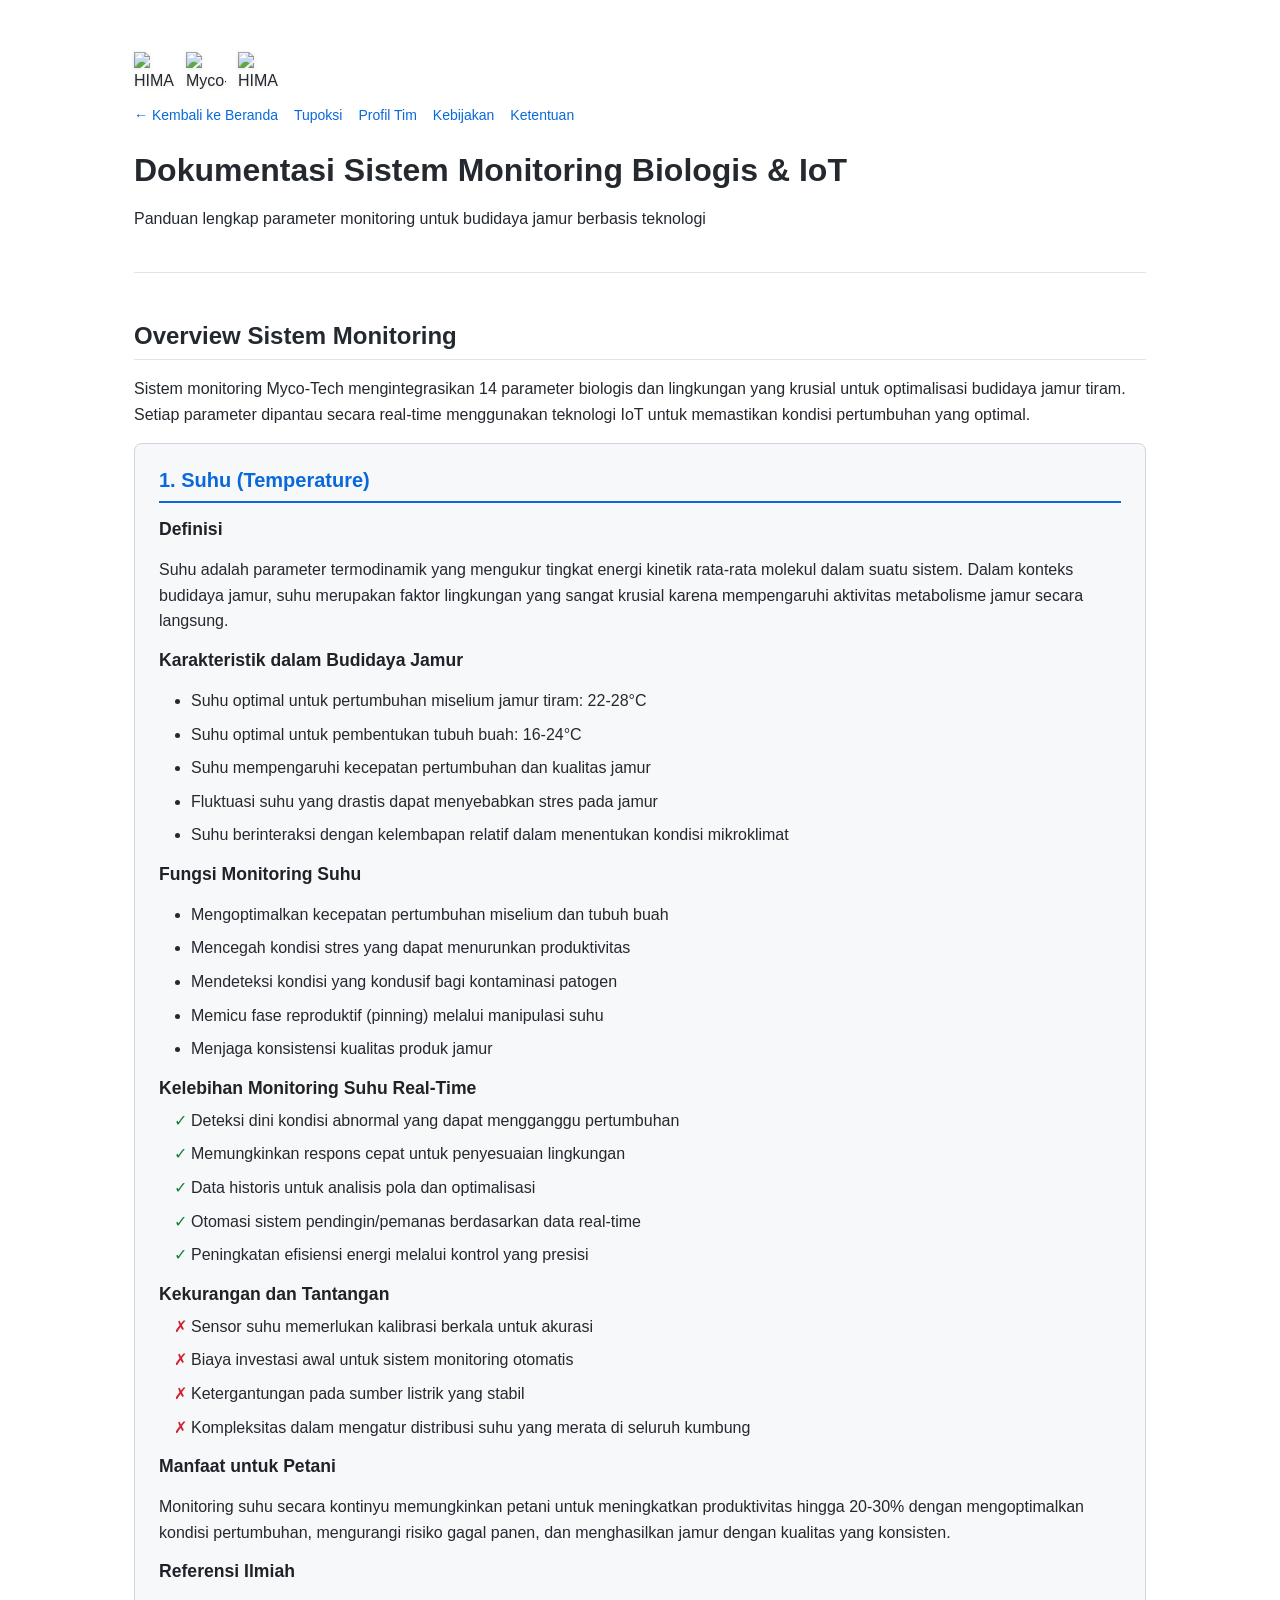
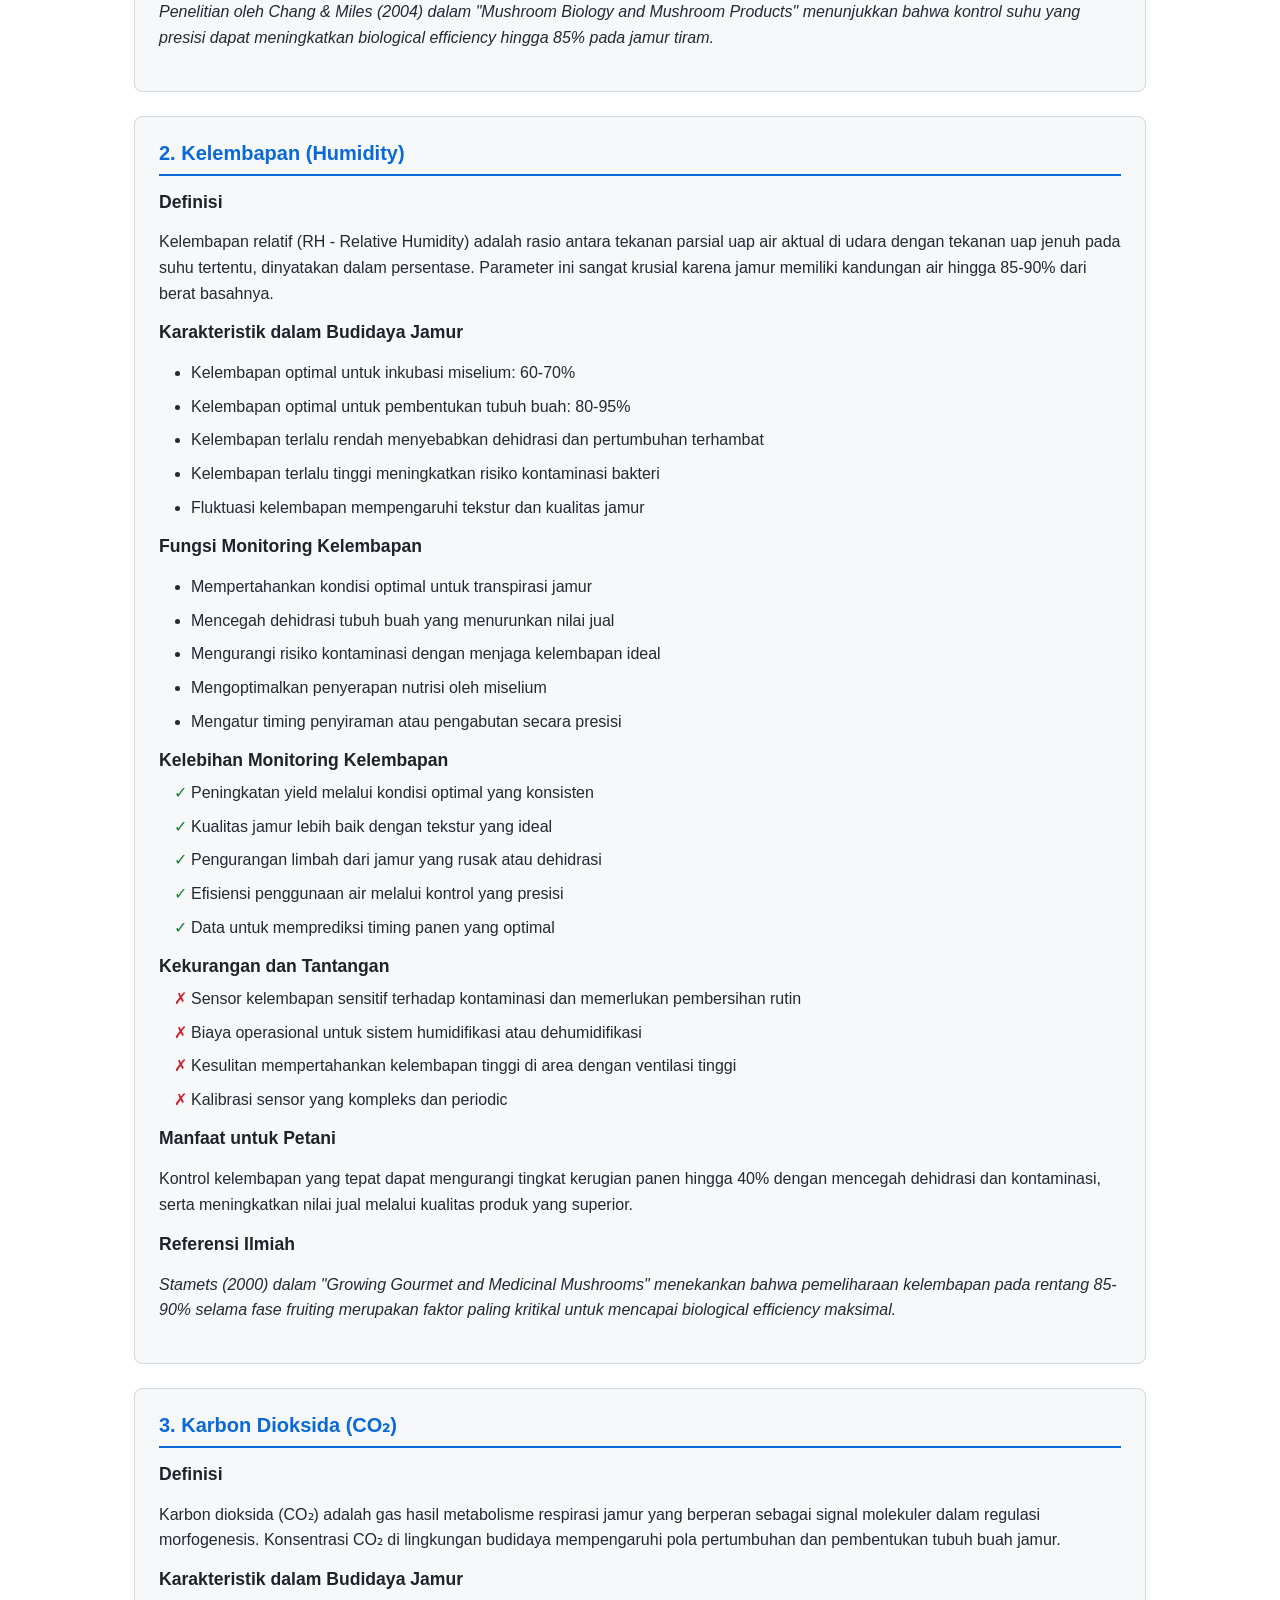
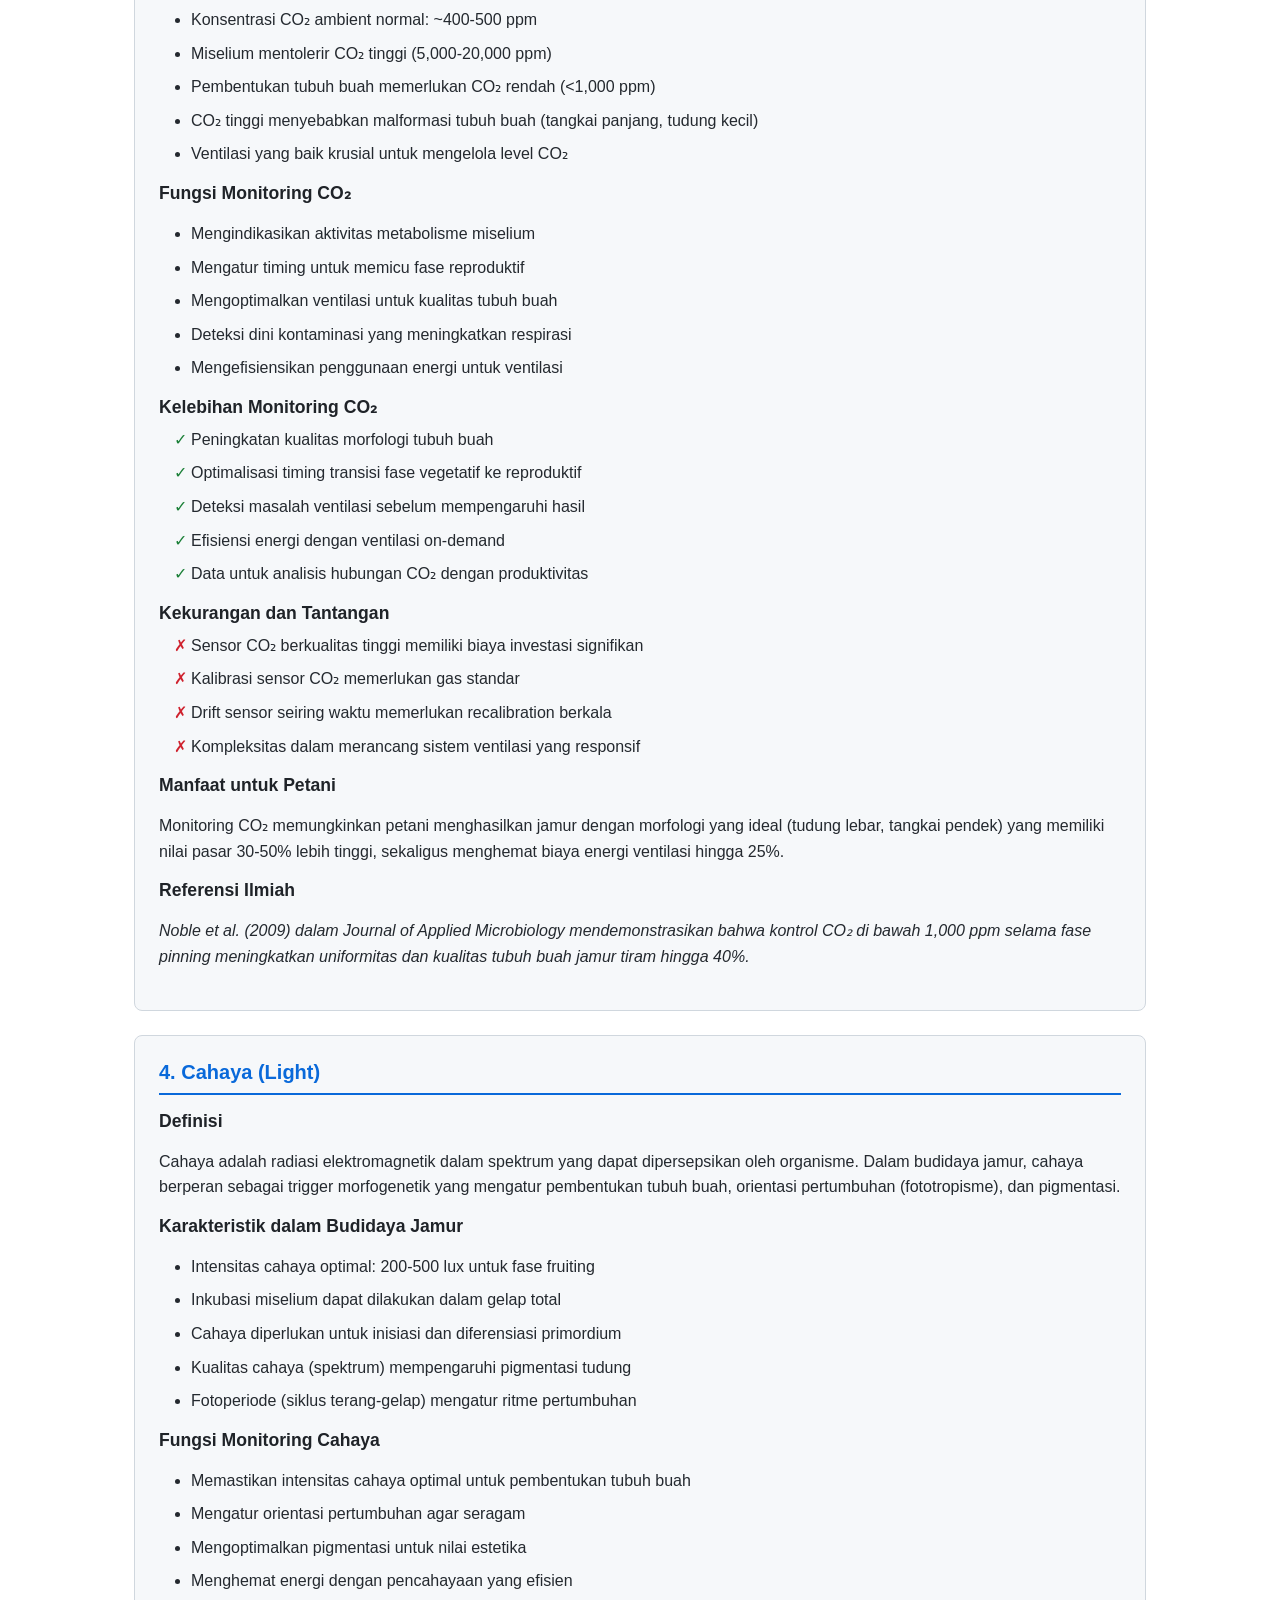
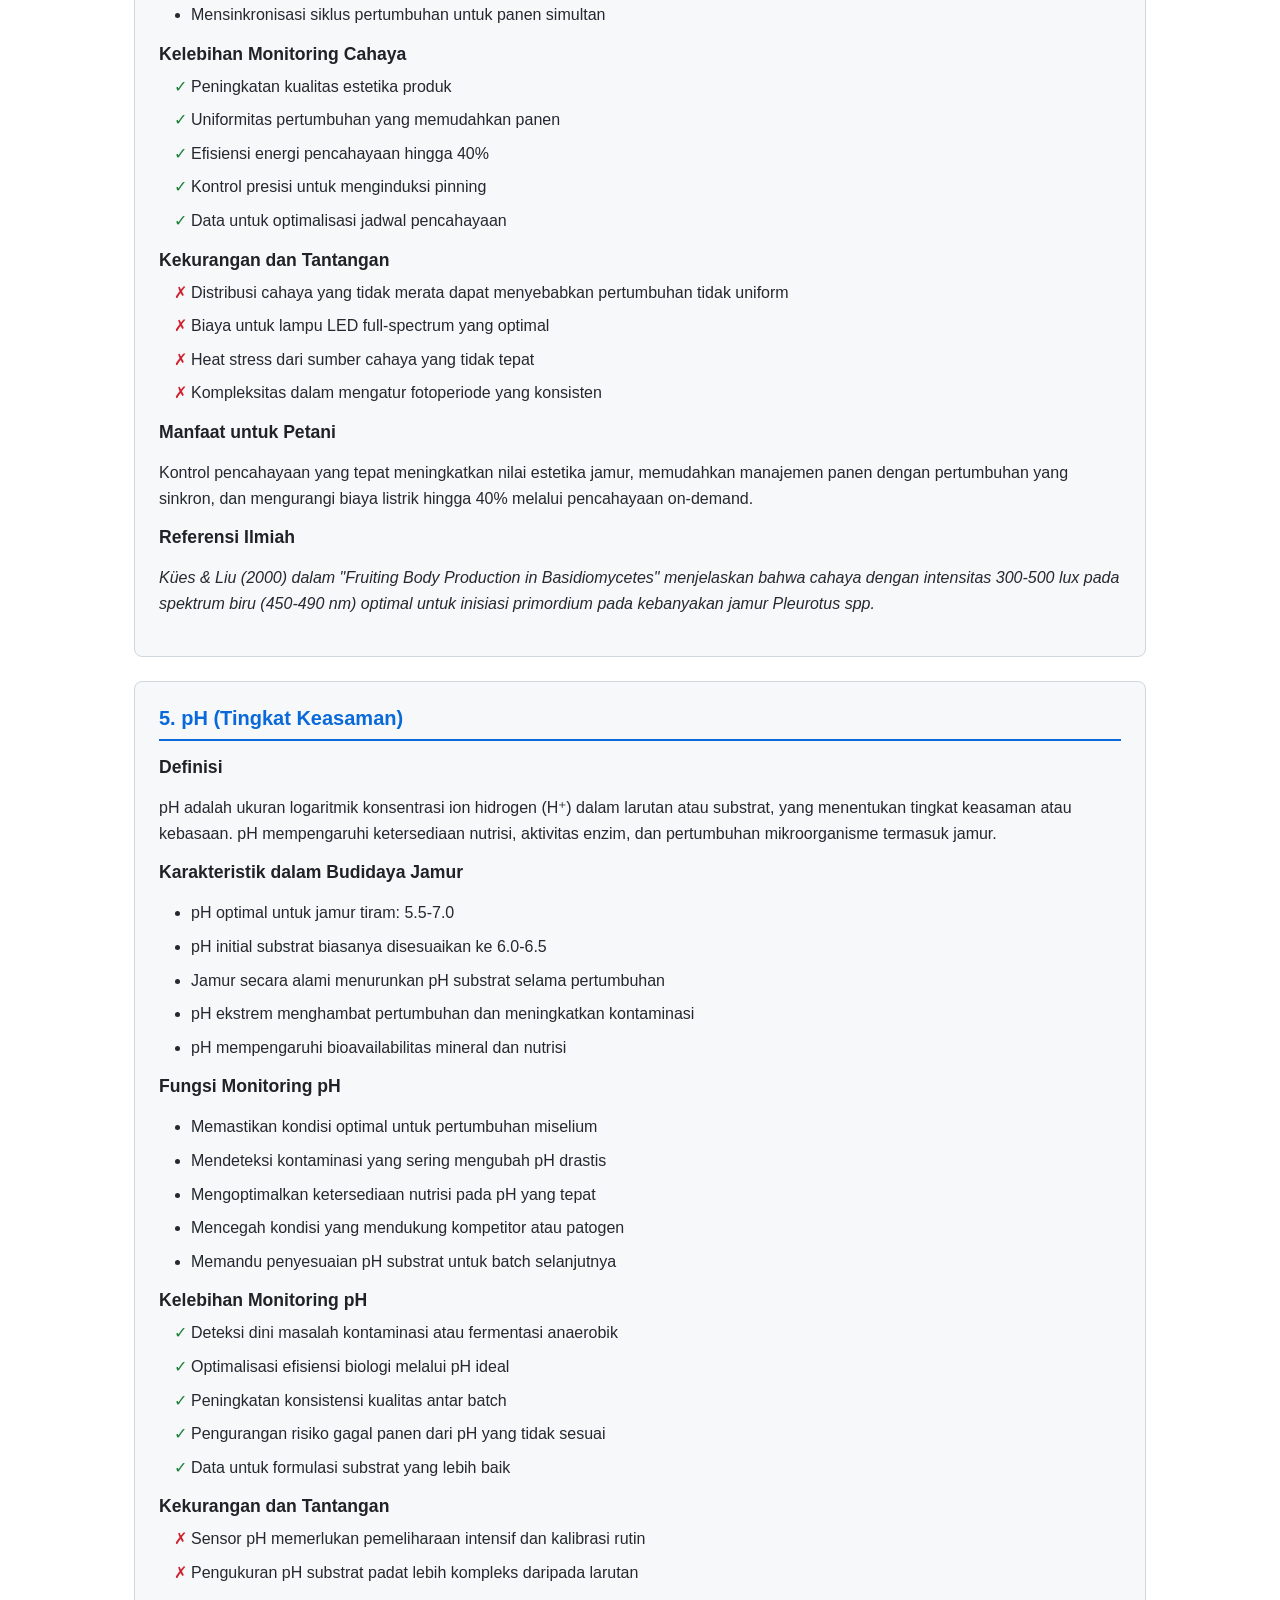
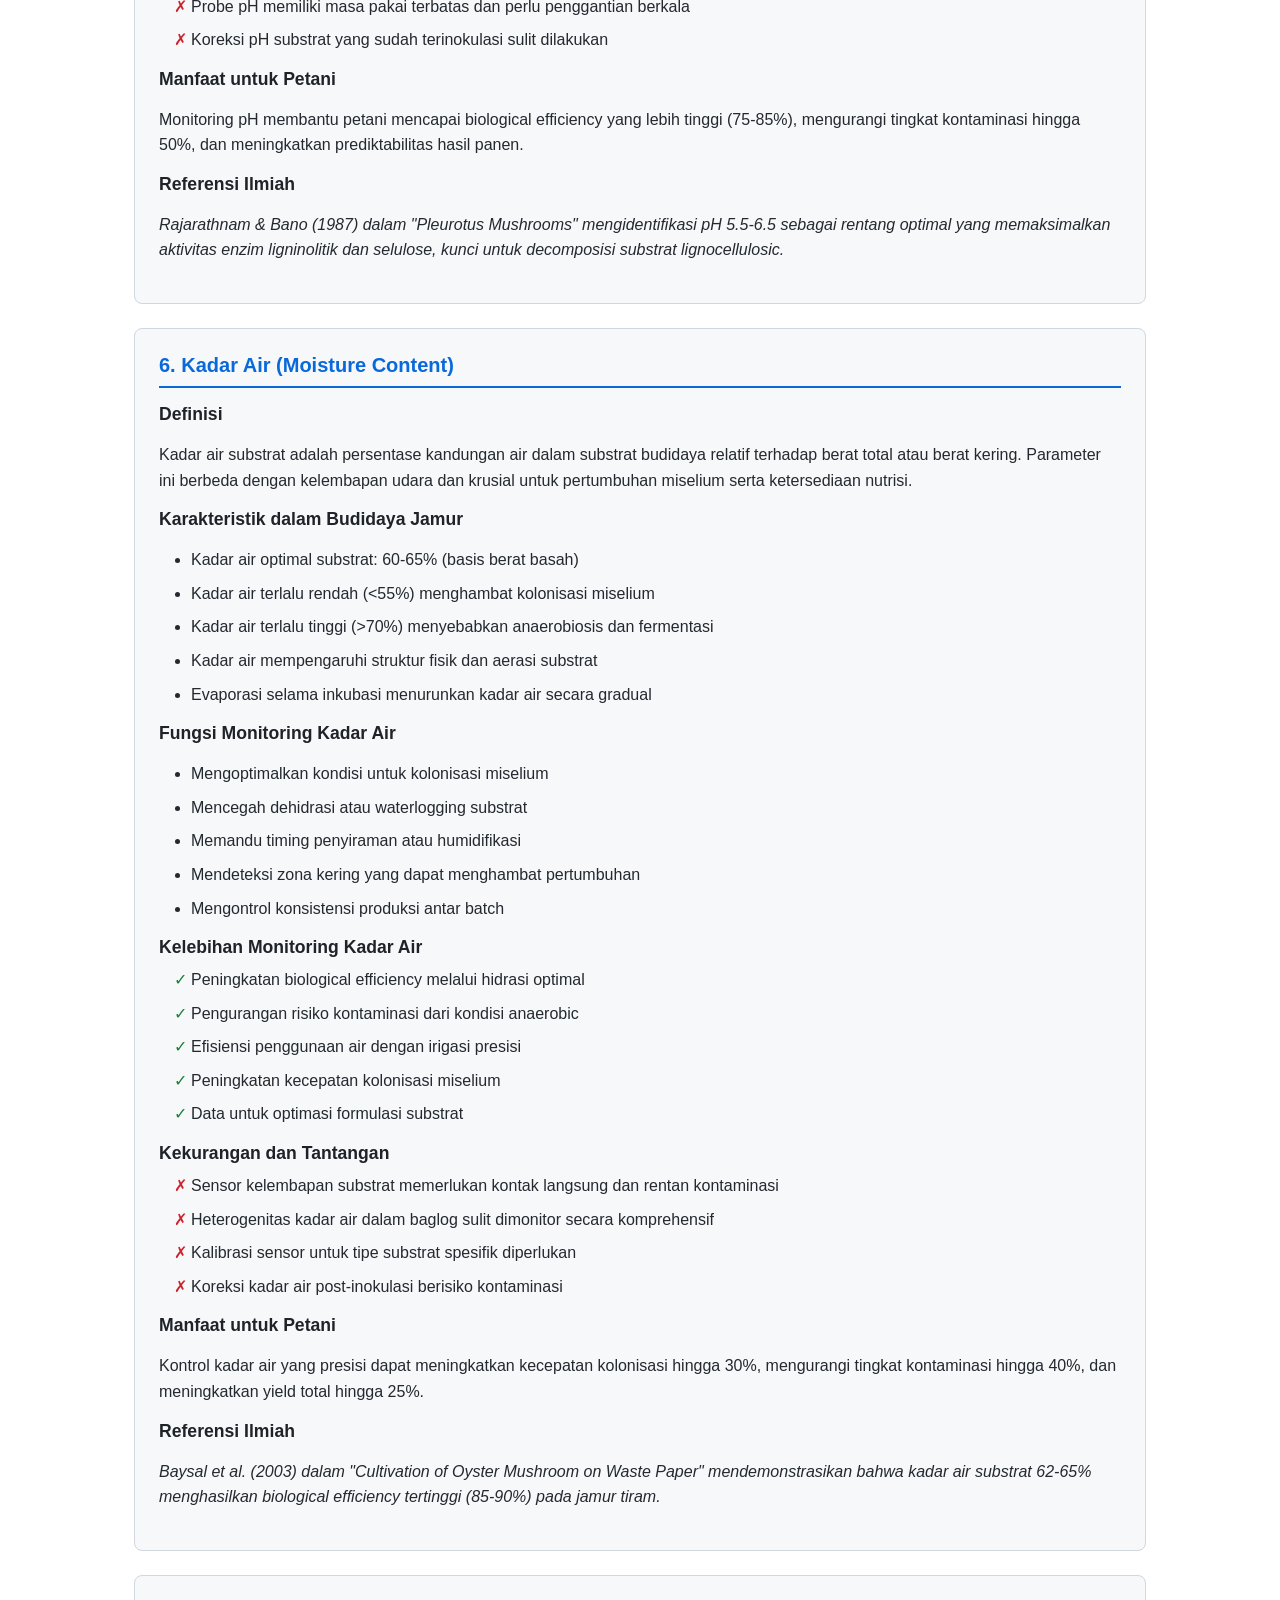
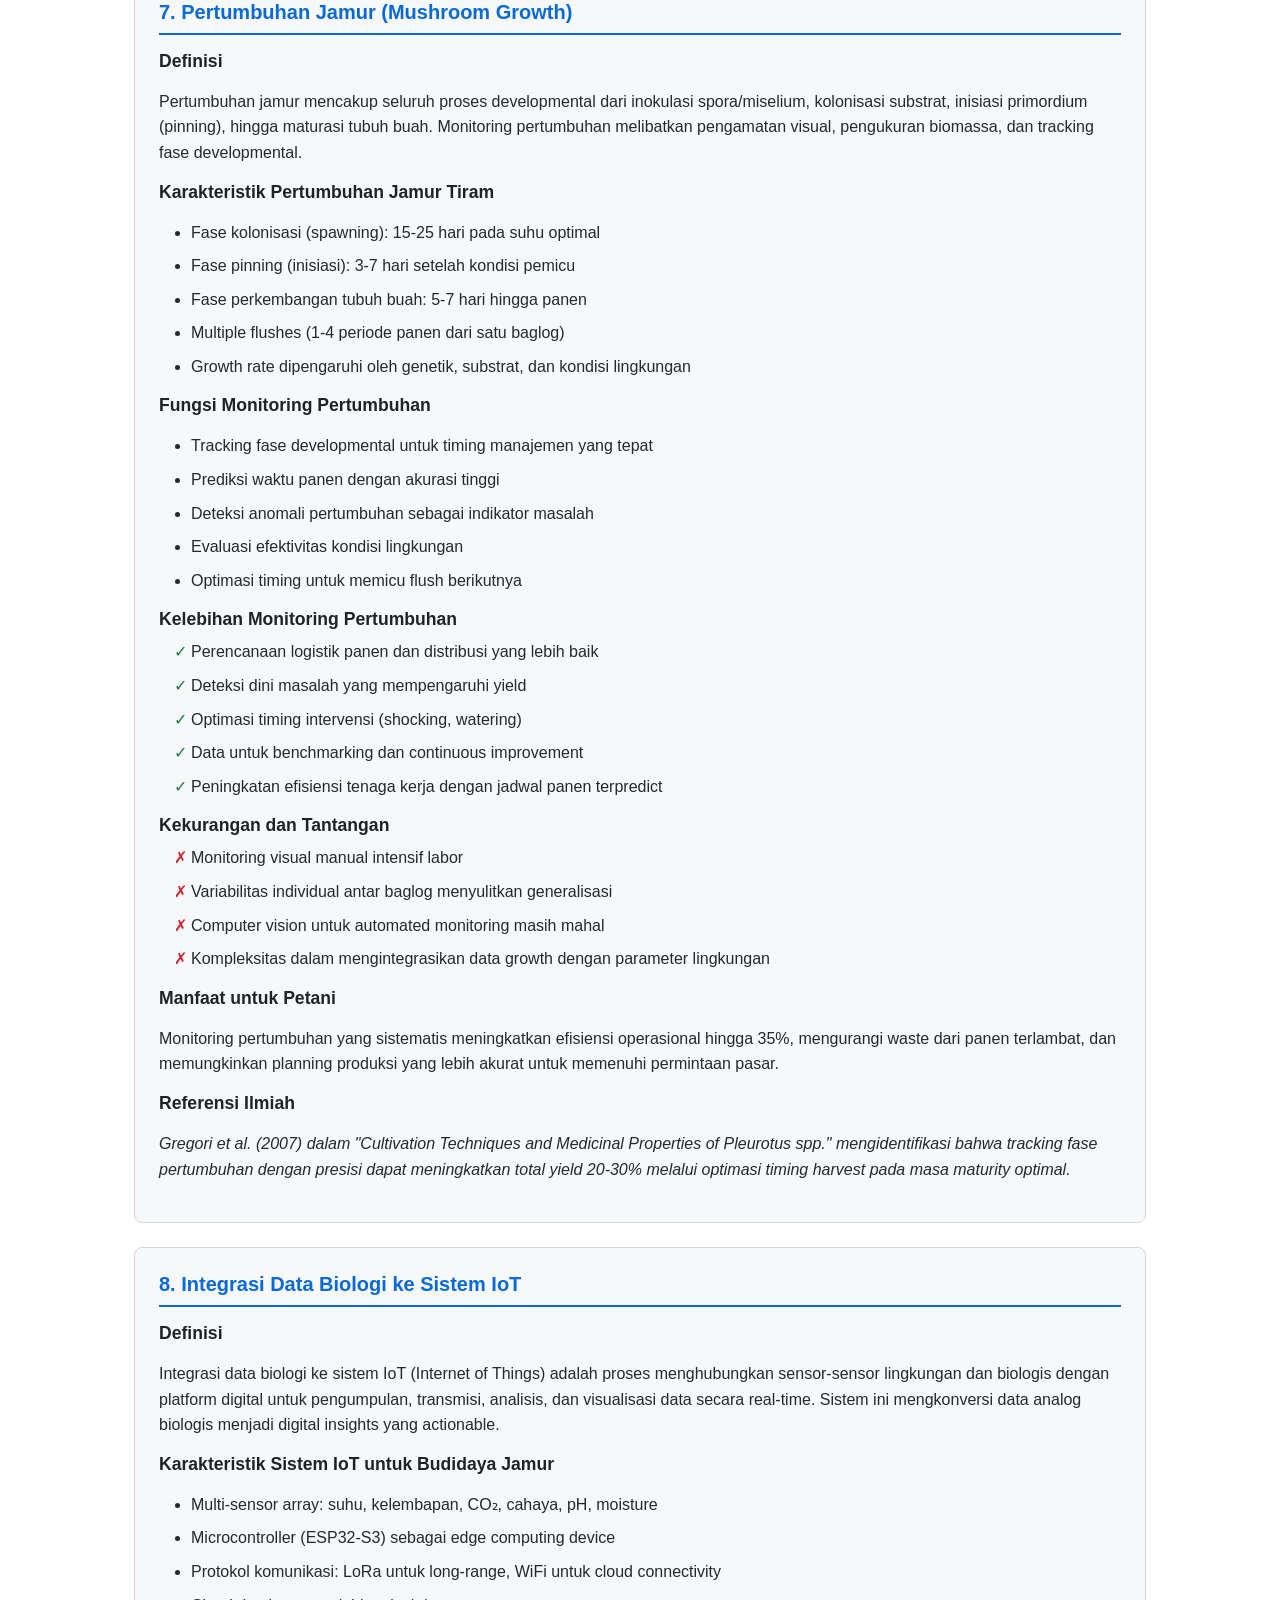
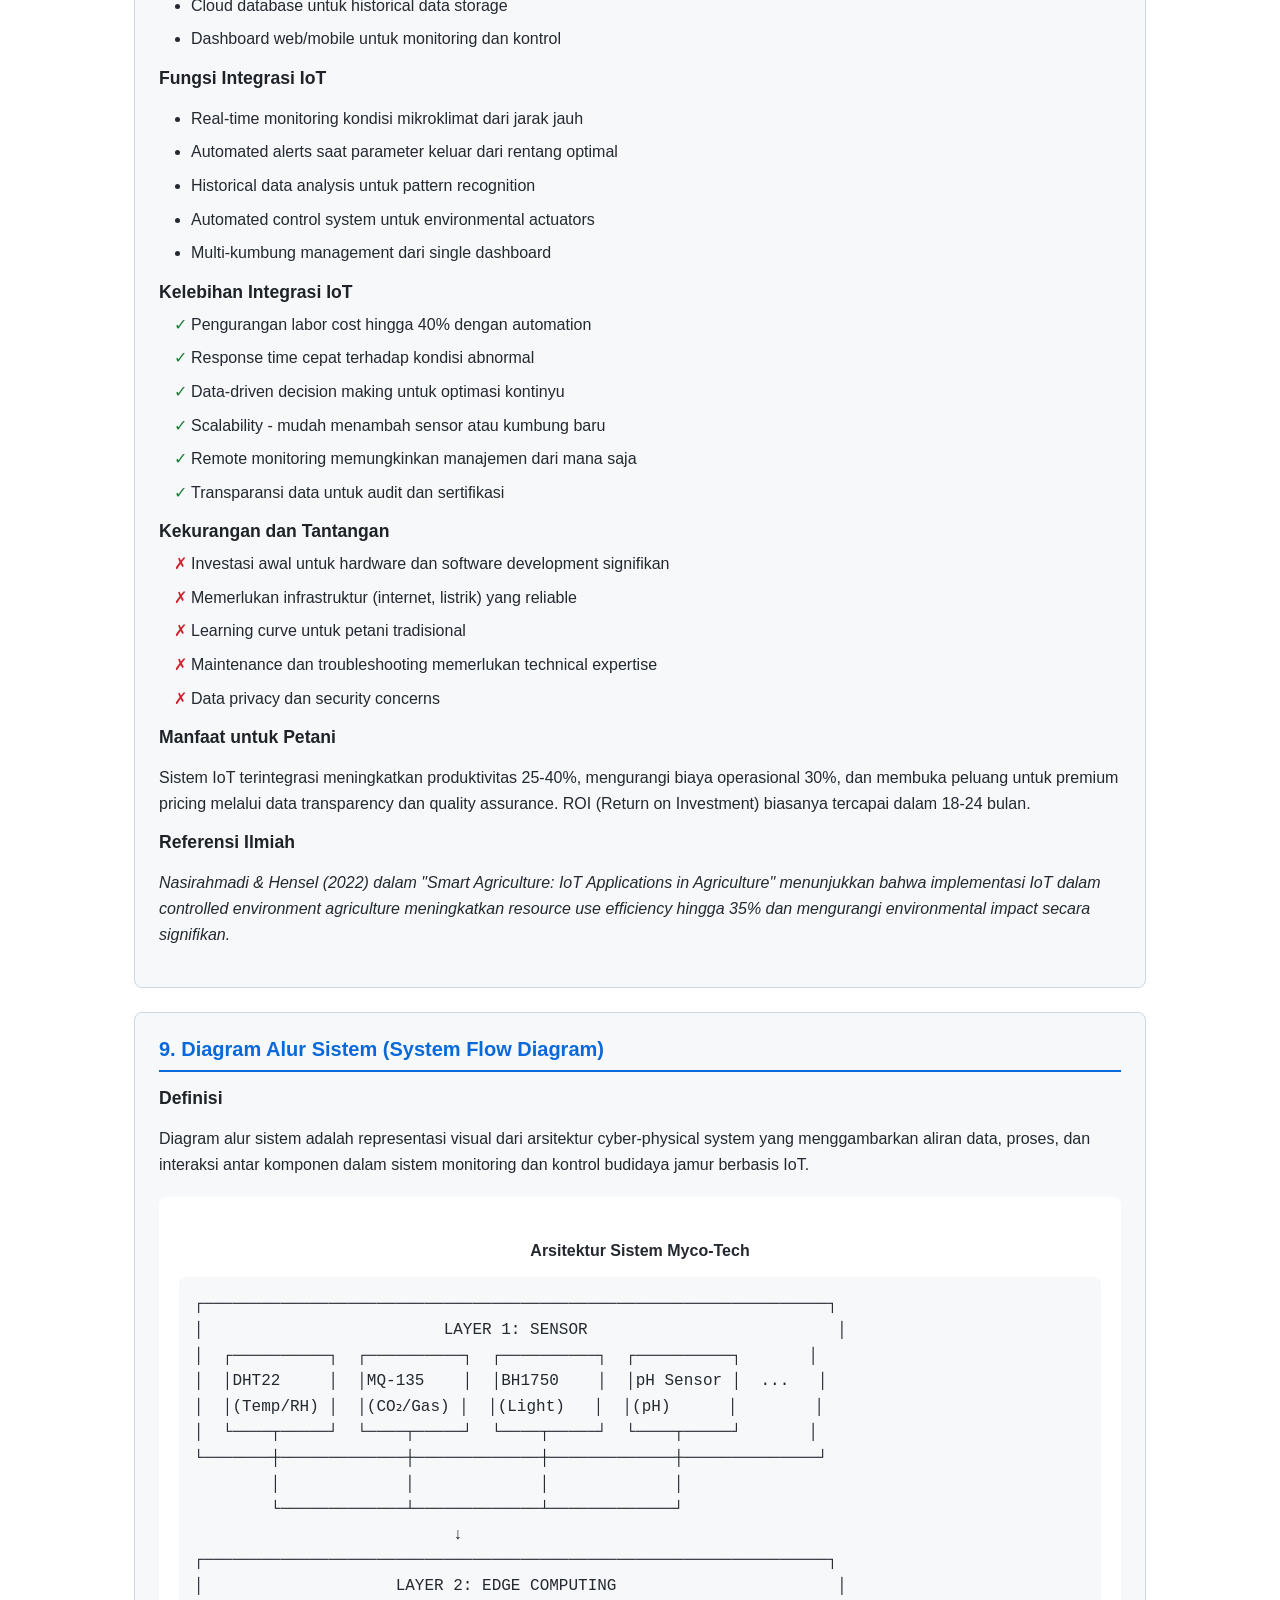
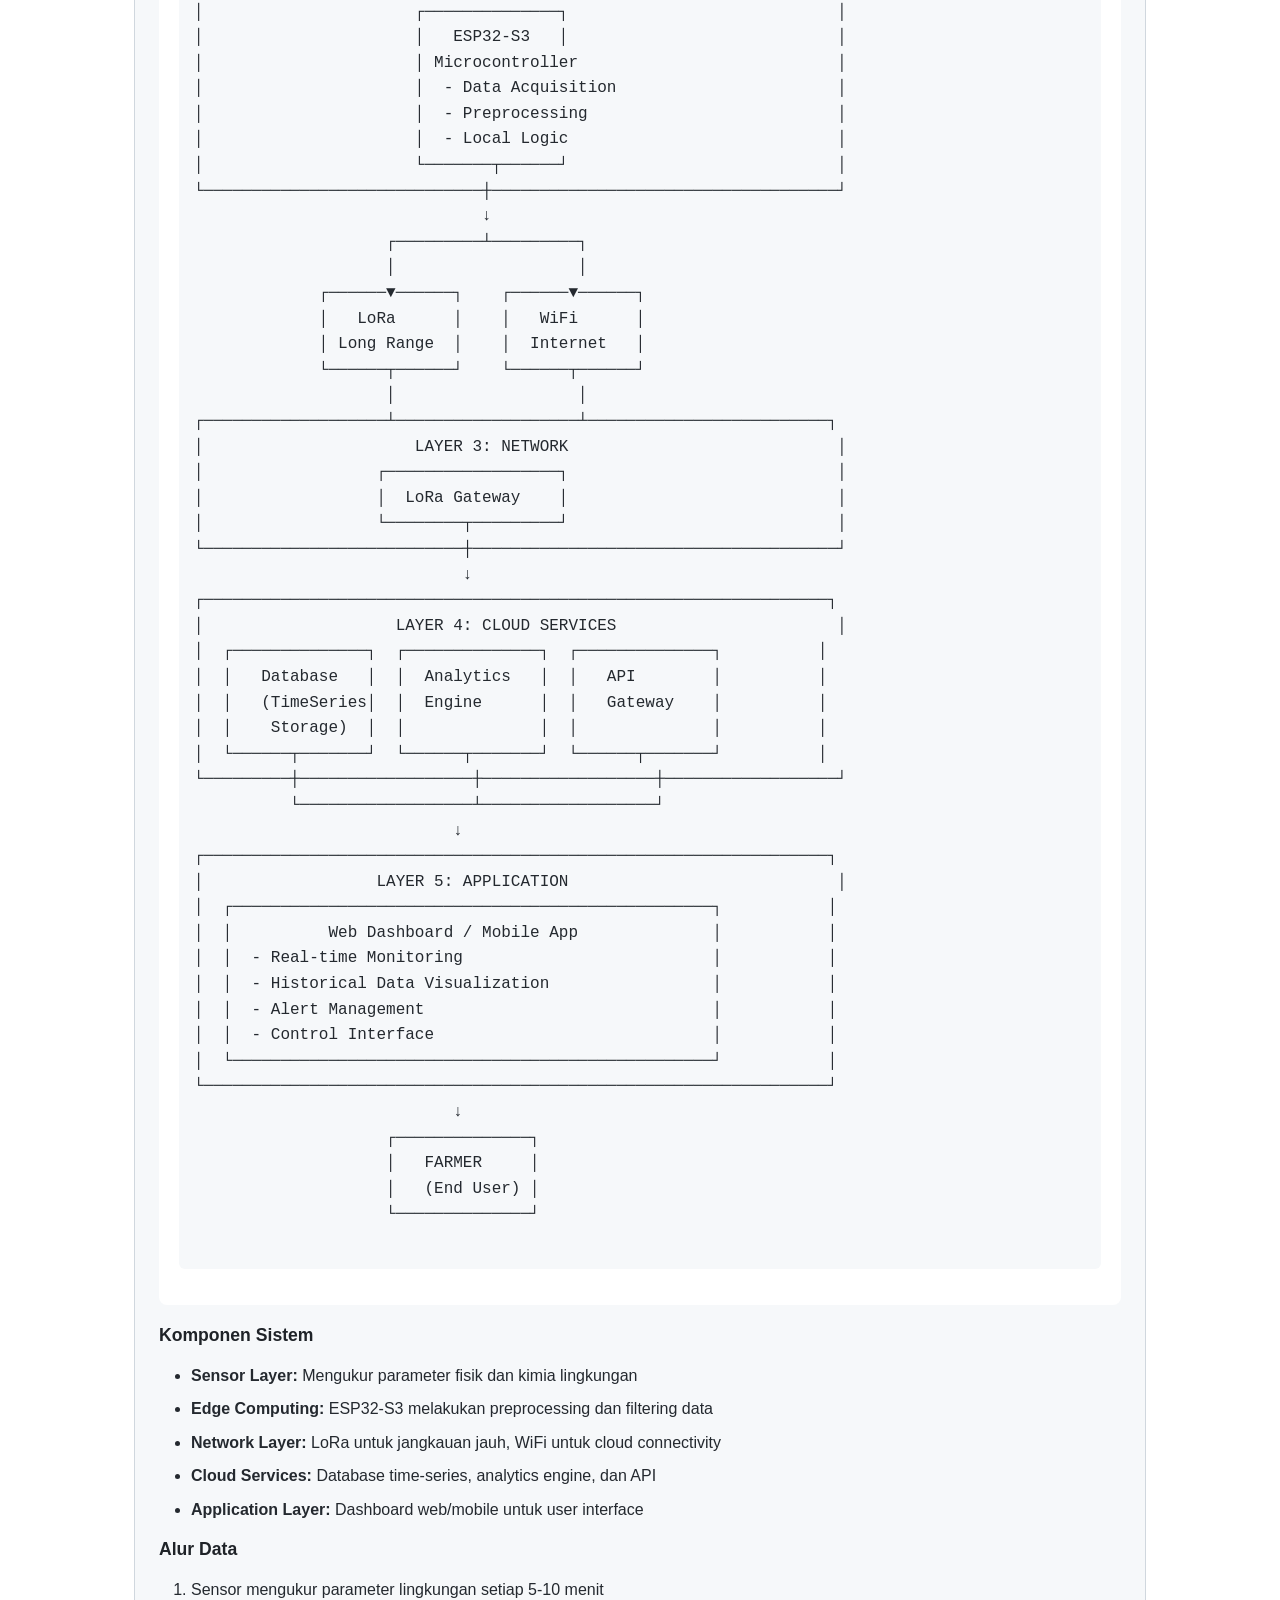
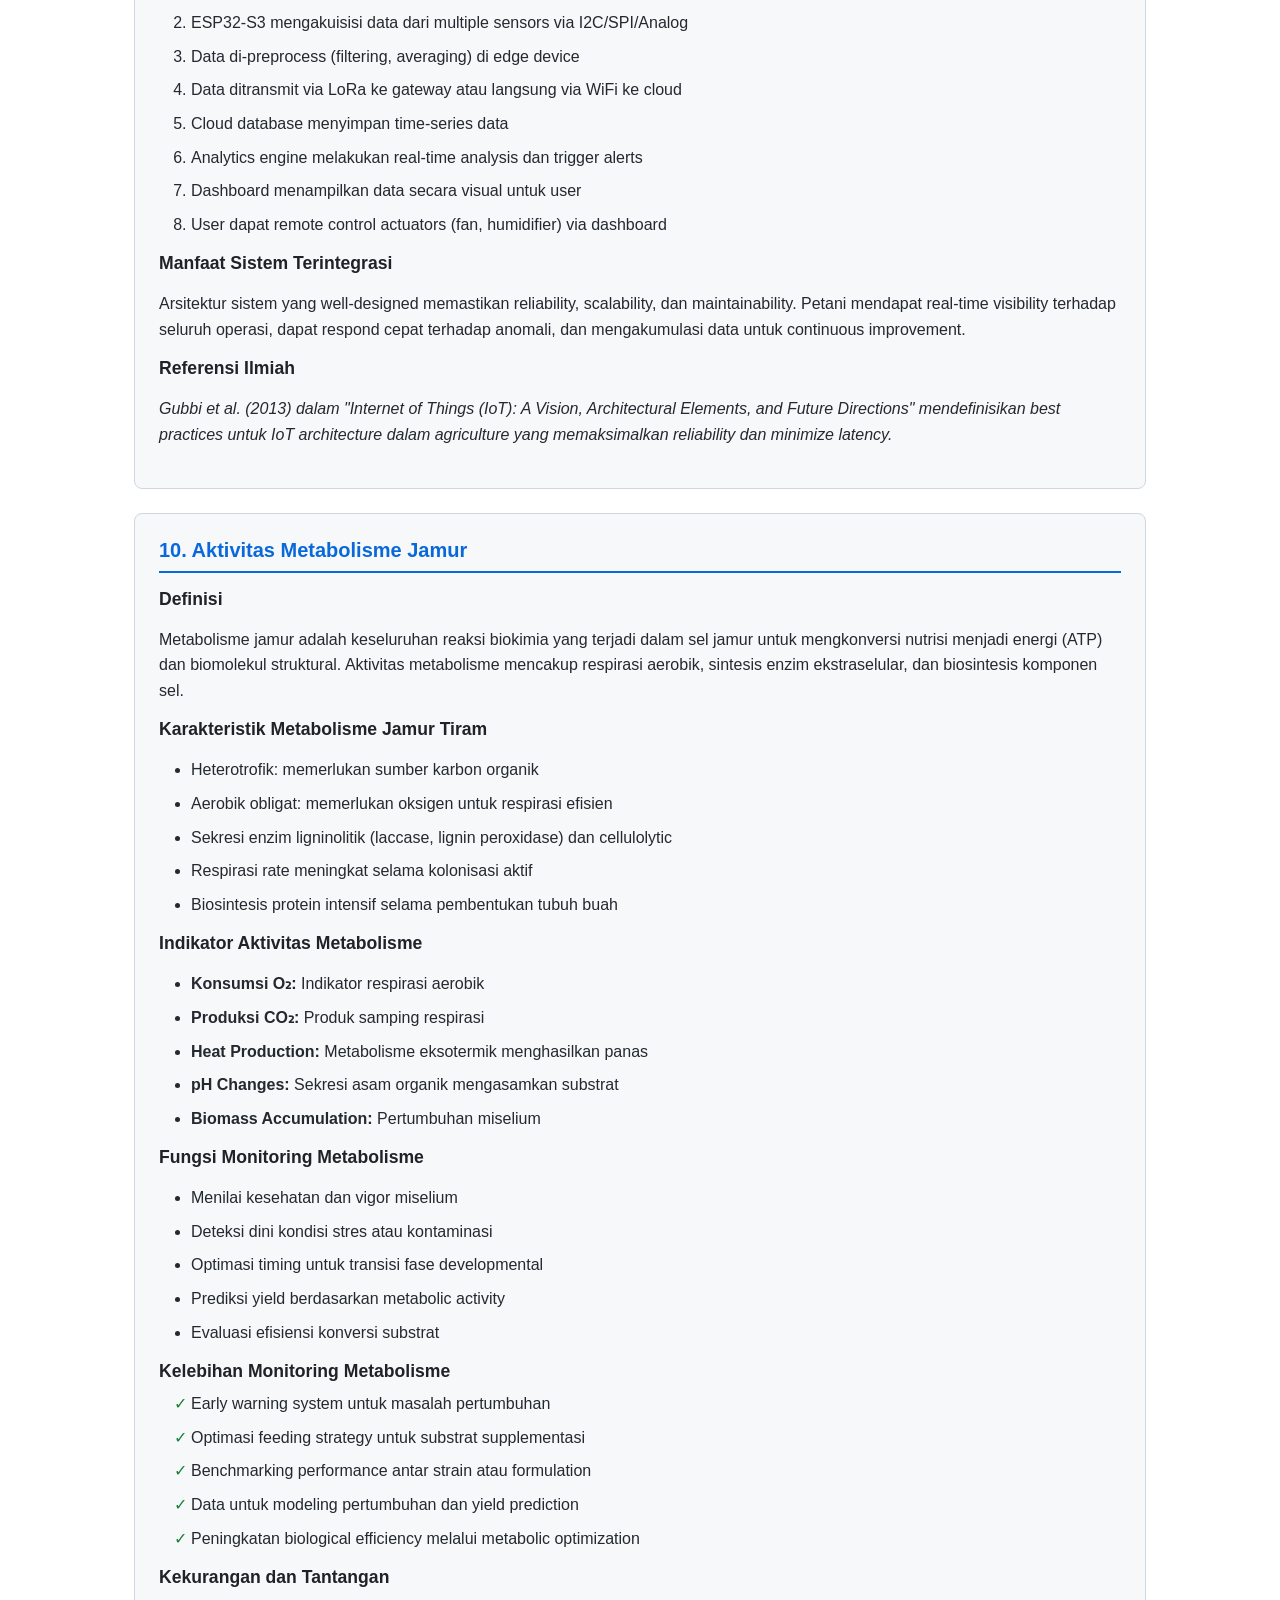
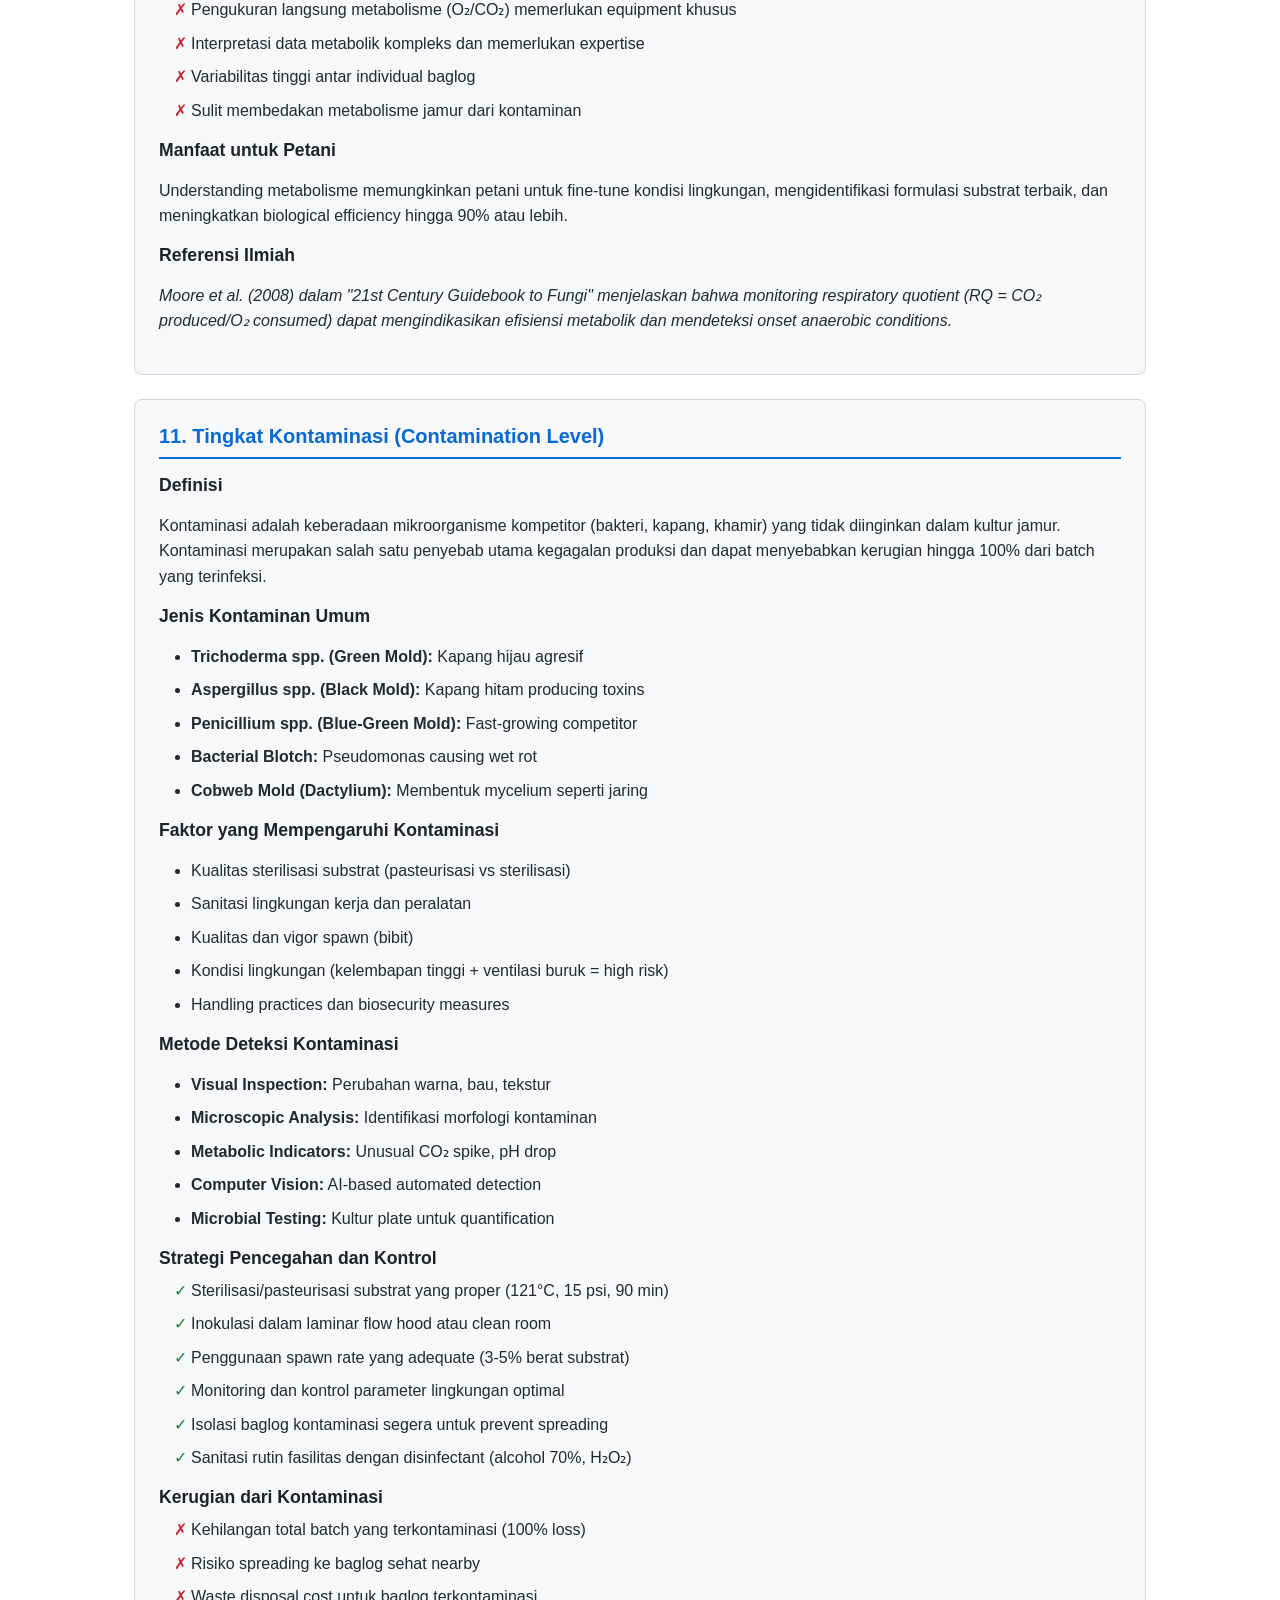
==== dokumentasi.html @ a4cd8124 "Add comprehensive documentation page with 14 biological/IoT topics and update navigation Co-authored" ====
<!DOCTYPE html>
<html lang="id">
<head>
    <meta charset="UTF-8">
    <meta name="viewport" content="width=device-width, initial-scale=1.0">
    <title>Dokumentasi Sistem Monitoring - Myco-Tech</title>
    <link rel="stylesheet" href="github-minimal.css">
    <style>
        .topic-card {
            background: #f6f8fa;
            border: 1px solid #d0d7de;
            border-radius: 8px;
            padding: 24px;
            margin-bottom: 24px;
        }
        .topic-card h3 {
            color: #0969da;
            margin-top: 0;
            padding-bottom: 8px;
            border-bottom: 2px solid #0969da;
        }
        .topic-section {
            margin: 16px 0;
        }
        .topic-section h4 {
            color: #1f2328;
            font-size: 1.1em;
            margin-top: 16px;
            margin-bottom: 8px;
        }
        .advantages-list, .disadvantages-list {
            margin: 8px 0;
        }
        .advantages-list li::marker {
            content: "✓ ";
            color: #1a7f37;
        }
        .disadvantages-list li::marker {
            content: "✗ ";
            color: #cf222e;
        }
        .diagram-container {
            background: white;
            padding: 20px;
            border-radius: 8px;
            margin: 20px 0;
            text-align: center;
        }
    </style>
</head>
<body>
    <div class="container">
        <header>
            <div class="logo-container">
                <img src="https://github.com/user-attachments/assets/9de145b4-b16b-4ec4-9e88-2803e3b518d2" alt="HIMAIF Logo" class="logo-badge">
                <img src="https://github.com/user-attachments/assets/6850b4f9-d61d-4342-aac4-dbf854c01710" alt="Myco-Tech Logo" class="logo-badge">
                <img src="https://github.com/user-attachments/assets/629c12f6-d21f-46af-bb81-4cb589981cd7" alt="HIMALOGI Logo" class="logo-badge">
            </div>
            <div class="nav">
                <a href="index.html">← Kembali ke Beranda</a>
                <a href="tupoksi.html">Tupoksi</a>
                <a href="profile-tim.html">Profil Tim</a>
                <a href="kebijakan.html">Kebijakan</a>
                <a href="ketentuan.html">Ketentuan</a>
            </div>
            <h1>Dokumentasi Sistem Monitoring Biologis & IoT</h1>
            <p>Panduan lengkap parameter monitoring untuk budidaya jamur berbasis teknologi</p>
        </header>

        <main>
            <section>
                <h2>Overview Sistem Monitoring</h2>
                <p>Sistem monitoring Myco-Tech mengintegrasikan 14 parameter biologis dan lingkungan yang krusial untuk optimalisasi budidaya jamur tiram. Setiap parameter dipantau secara real-time menggunakan teknologi IoT untuk memastikan kondisi pertumbuhan yang optimal.</p>
            </section>

            <!-- Topic 1: Suhu -->
            <div class="topic-card">
                <h3>1. Suhu (Temperature)</h3>

                <div class="topic-section">
                    <h4>Definisi</h4>
                    <p>Suhu adalah parameter termodinamik yang mengukur tingkat energi kinetik rata-rata molekul dalam suatu sistem. Dalam konteks budidaya jamur, suhu merupakan faktor lingkungan yang sangat krusial karena mempengaruhi aktivitas metabolisme jamur secara langsung.</p>
                </div>

                <div class="topic-section">
                    <h4>Karakteristik dalam Budidaya Jamur</h4>
                    <ul>
                        <li>Suhu optimal untuk pertumbuhan miselium jamur tiram: 22-28°C</li>
                        <li>Suhu optimal untuk pembentukan tubuh buah: 16-24°C</li>
                        <li>Suhu mempengaruhi kecepatan pertumbuhan dan kualitas jamur</li>
                        <li>Fluktuasi suhu yang drastis dapat menyebabkan stres pada jamur</li>
                        <li>Suhu berinteraksi dengan kelembapan relatif dalam menentukan kondisi mikroklimat</li>
                    </ul>
                </div>

                <div class="topic-section">
                    <h4>Fungsi Monitoring Suhu</h4>
                    <ul>
                        <li>Mengoptimalkan kecepatan pertumbuhan miselium dan tubuh buah</li>
                        <li>Mencegah kondisi stres yang dapat menurunkan produktivitas</li>
                        <li>Mendeteksi kondisi yang kondusif bagi kontaminasi patogen</li>
                        <li>Memicu fase reproduktif (pinning) melalui manipulasi suhu</li>
                        <li>Menjaga konsistensi kualitas produk jamur</li>
                    </ul>
                </div>

                <div class="topic-section">
                    <h4>Kelebihan Monitoring Suhu Real-Time</h4>
                    <ul class="advantages-list">
                        <li>Deteksi dini kondisi abnormal yang dapat mengganggu pertumbuhan</li>
                        <li>Memungkinkan respons cepat untuk penyesuaian lingkungan</li>
                        <li>Data historis untuk analisis pola dan optimalisasi</li>
                        <li>Otomasi sistem pendingin/pemanas berdasarkan data real-time</li>
                        <li>Peningkatan efisiensi energi melalui kontrol yang presisi</li>
                    </ul>
                </div>

                <div class="topic-section">
                    <h4>Kekurangan dan Tantangan</h4>
                    <ul class="disadvantages-list">
                        <li>Sensor suhu memerlukan kalibrasi berkala untuk akurasi</li>
                        <li>Biaya investasi awal untuk sistem monitoring otomatis</li>
                        <li>Ketergantungan pada sumber listrik yang stabil</li>
                        <li>Kompleksitas dalam mengatur distribusi suhu yang merata di seluruh kumbung</li>
                    </ul>
                </div>

                <div class="topic-section">
                    <h4>Manfaat untuk Petani</h4>
                    <p>Monitoring suhu secara kontinyu memungkinkan petani untuk meningkatkan produktivitas hingga 20-30% dengan mengoptimalkan kondisi pertumbuhan, mengurangi risiko gagal panen, dan menghasilkan jamur dengan kualitas yang konsisten.</p>
                </div>

                <div class="topic-section">
                    <h4>Referensi Ilmiah</h4>
                    <p><em>Penelitian oleh Chang & Miles (2004) dalam "Mushroom Biology and Mushroom Products" menunjukkan bahwa kontrol suhu yang presisi dapat meningkatkan biological efficiency hingga 85% pada jamur tiram.</em></p>
                </div>
            </div>

            <!-- Topic 2: Kelembapan -->
            <div class="topic-card">
                <h3>2. Kelembapan (Humidity)</h3>

                <div class="topic-section">
                    <h4>Definisi</h4>
                    <p>Kelembapan relatif (RH - Relative Humidity) adalah rasio antara tekanan parsial uap air aktual di udara dengan tekanan uap jenuh pada suhu tertentu, dinyatakan dalam persentase. Parameter ini sangat krusial karena jamur memiliki kandungan air hingga 85-90% dari berat basahnya.</p>
                </div>

                <div class="topic-section">
                    <h4>Karakteristik dalam Budidaya Jamur</h4>
                    <ul>
                        <li>Kelembapan optimal untuk inkubasi miselium: 60-70%</li>
                        <li>Kelembapan optimal untuk pembentukan tubuh buah: 80-95%</li>
                        <li>Kelembapan terlalu rendah menyebabkan dehidrasi dan pertumbuhan terhambat</li>
                        <li>Kelembapan terlalu tinggi meningkatkan risiko kontaminasi bakteri</li>
                        <li>Fluktuasi kelembapan mempengaruhi tekstur dan kualitas jamur</li>
                    </ul>
                </div>

                <div class="topic-section">
                    <h4>Fungsi Monitoring Kelembapan</h4>
                    <ul>
                        <li>Mempertahankan kondisi optimal untuk transpirasi jamur</li>
                        <li>Mencegah dehidrasi tubuh buah yang menurunkan nilai jual</li>
                        <li>Mengurangi risiko kontaminasi dengan menjaga kelembapan ideal</li>
                        <li>Mengoptimalkan penyerapan nutrisi oleh miselium</li>
                        <li>Mengatur timing penyiraman atau pengabutan secara presisi</li>
                    </ul>
                </div>

                <div class="topic-section">
                    <h4>Kelebihan Monitoring Kelembapan</h4>
                    <ul class="advantages-list">
                        <li>Peningkatan yield melalui kondisi optimal yang konsisten</li>
                        <li>Kualitas jamur lebih baik dengan tekstur yang ideal</li>
                        <li>Pengurangan limbah dari jamur yang rusak atau dehidrasi</li>
                        <li>Efisiensi penggunaan air melalui kontrol yang presisi</li>
                        <li>Data untuk memprediksi timing panen yang optimal</li>
                    </ul>
                </div>

                <div class="topic-section">
                    <h4>Kekurangan dan Tantangan</h4>
                    <ul class="disadvantages-list">
                        <li>Sensor kelembapan sensitif terhadap kontaminasi dan memerlukan pembersihan rutin</li>
                        <li>Biaya operasional untuk sistem humidifikasi atau dehumidifikasi</li>
                        <li>Kesulitan mempertahankan kelembapan tinggi di area dengan ventilasi tinggi</li>
                        <li>Kalibrasi sensor yang kompleks dan periodic</li>
                    </ul>
                </div>

                <div class="topic-section">
                    <h4>Manfaat untuk Petani</h4>
                    <p>Kontrol kelembapan yang tepat dapat mengurangi tingkat kerugian panen hingga 40% dengan mencegah dehidrasi dan kontaminasi, serta meningkatkan nilai jual melalui kualitas produk yang superior.</p>
                </div>

                <div class="topic-section">
                    <h4>Referensi Ilmiah</h4>
                    <p><em>Stamets (2000) dalam "Growing Gourmet and Medicinal Mushrooms" menekankan bahwa pemeliharaan kelembapan pada rentang 85-90% selama fase fruiting merupakan faktor paling kritikal untuk mencapai biological efficiency maksimal.</em></p>
                </div>
            </div>

            <!-- Topic 3: CO₂ -->
            <div class="topic-card">
                <h3>3. Karbon Dioksida (CO₂)</h3>

                <div class="topic-section">
                    <h4>Definisi</h4>
                    <p>Karbon dioksida (CO₂) adalah gas hasil metabolisme respirasi jamur yang berperan sebagai signal molekuler dalam regulasi morfogenesis. Konsentrasi CO₂ di lingkungan budidaya mempengaruhi pola pertumbuhan dan pembentukan tubuh buah jamur.</p>
                </div>

                <div class="topic-section">
                    <h4>Karakteristik dalam Budidaya Jamur</h4>
                    <ul>
                        <li>Konsentrasi CO₂ ambient normal: ~400-500 ppm</li>
                        <li>Miselium mentolerir CO₂ tinggi (5,000-20,000 ppm)</li>
                        <li>Pembentukan tubuh buah memerlukan CO₂ rendah (<1,000 ppm)</li>
                        <li>CO₂ tinggi menyebabkan malformasi tubuh buah (tangkai panjang, tudung kecil)</li>
                        <li>Ventilasi yang baik krusial untuk mengelola level CO₂</li>
                    </ul>
                </div>

                <div class="topic-section">
                    <h4>Fungsi Monitoring CO₂</h4>
                    <ul>
                        <li>Mengindikasikan aktivitas metabolisme miselium</li>
                        <li>Mengatur timing untuk memicu fase reproduktif</li>
                        <li>Mengoptimalkan ventilasi untuk kualitas tubuh buah</li>
                        <li>Deteksi dini kontaminasi yang meningkatkan respirasi</li>
                        <li>Mengefisiensikan penggunaan energi untuk ventilasi</li>
                    </ul>
                </div>

                <div class="topic-section">
                    <h4>Kelebihan Monitoring CO₂</h4>
                    <ul class="advantages-list">
                        <li>Peningkatan kualitas morfologi tubuh buah</li>
                        <li>Optimalisasi timing transisi fase vegetatif ke reproduktif</li>
                        <li>Deteksi masalah ventilasi sebelum mempengaruhi hasil</li>
                        <li>Efisiensi energi dengan ventilasi on-demand</li>
                        <li>Data untuk analisis hubungan CO₂ dengan produktivitas</li>
                    </ul>
                </div>

                <div class="topic-section">
                    <h4>Kekurangan dan Tantangan</h4>
                    <ul class="disadvantages-list">
                        <li>Sensor CO₂ berkualitas tinggi memiliki biaya investasi signifikan</li>
                        <li>Kalibrasi sensor CO₂ memerlukan gas standar</li>
                        <li>Drift sensor seiring waktu memerlukan recalibration berkala</li>
                        <li>Kompleksitas dalam merancang sistem ventilasi yang responsif</li>
                    </ul>
                </div>

                <div class="topic-section">
                    <h4>Manfaat untuk Petani</h4>
                    <p>Monitoring CO₂ memungkinkan petani menghasilkan jamur dengan morfologi yang ideal (tudung lebar, tangkai pendek) yang memiliki nilai pasar 30-50% lebih tinggi, sekaligus menghemat biaya energi ventilasi hingga 25%.</p>
                </div>

                <div class="topic-section">
                    <h4>Referensi Ilmiah</h4>
                    <p><em>Noble et al. (2009) dalam Journal of Applied Microbiology mendemonstrasikan bahwa kontrol CO₂ di bawah 1,000 ppm selama fase pinning meningkatkan uniformitas dan kualitas tubuh buah jamur tiram hingga 40%.</em></p>
                </div>
            </div>

            <!-- Topic 4: Cahaya -->
            <div class="topic-card">
                <h3>4. Cahaya (Light)</h3>

                <div class="topic-section">
                    <h4>Definisi</h4>
                    <p>Cahaya adalah radiasi elektromagnetik dalam spektrum yang dapat dipersepsikan oleh organisme. Dalam budidaya jamur, cahaya berperan sebagai trigger morfogenetik yang mengatur pembentukan tubuh buah, orientasi pertumbuhan (fototropisme), dan pigmentasi.</p>
                </div>

                <div class="topic-section">
                    <h4>Karakteristik dalam Budidaya Jamur</h4>
                    <ul>
                        <li>Intensitas cahaya optimal: 200-500 lux untuk fase fruiting</li>
                        <li>Inkubasi miselium dapat dilakukan dalam gelap total</li>
                        <li>Cahaya diperlukan untuk inisiasi dan diferensiasi primordium</li>
                        <li>Kualitas cahaya (spektrum) mempengaruhi pigmentasi tudung</li>
                        <li>Fotoperiode (siklus terang-gelap) mengatur ritme pertumbuhan</li>
                    </ul>
                </div>

                <div class="topic-section">
                    <h4>Fungsi Monitoring Cahaya</h4>
                    <ul>
                        <li>Memastikan intensitas cahaya optimal untuk pembentukan tubuh buah</li>
                        <li>Mengatur orientasi pertumbuhan agar seragam</li>
                        <li>Mengoptimalkan pigmentasi untuk nilai estetika</li>
                        <li>Menghemat energi dengan pencahayaan yang efisien</li>
                        <li>Mensinkronisasi siklus pertumbuhan untuk panen simultan</li>
                    </ul>
                </div>

                <div class="topic-section">
                    <h4>Kelebihan Monitoring Cahaya</h4>
                    <ul class="advantages-list">
                        <li>Peningkatan kualitas estetika produk</li>
                        <li>Uniformitas pertumbuhan yang memudahkan panen</li>
                        <li>Efisiensi energi pencahayaan hingga 40%</li>
                        <li>Kontrol presisi untuk menginduksi pinning</li>
                        <li>Data untuk optimalisasi jadwal pencahayaan</li>
                    </ul>
                </div>

                <div class="topic-section">
                    <h4>Kekurangan dan Tantangan</h4>
                    <ul class="disadvantages-list">
                        <li>Distribusi cahaya yang tidak merata dapat menyebabkan pertumbuhan tidak uniform</li>
                        <li>Biaya untuk lampu LED full-spectrum yang optimal</li>
                        <li>Heat stress dari sumber cahaya yang tidak tepat</li>
                        <li>Kompleksitas dalam mengatur fotoperiode yang konsisten</li>
                    </ul>
                </div>

                <div class="topic-section">
                    <h4>Manfaat untuk Petani</h4>
                    <p>Kontrol pencahayaan yang tepat meningkatkan nilai estetika jamur, memudahkan manajemen panen dengan pertumbuhan yang sinkron, dan mengurangi biaya listrik hingga 40% melalui pencahayaan on-demand.</p>
                </div>

                <div class="topic-section">
                    <h4>Referensi Ilmiah</h4>
                    <p><em>Kües & Liu (2000) dalam "Fruiting Body Production in Basidiomycetes" menjelaskan bahwa cahaya dengan intensitas 300-500 lux pada spektrum biru (450-490 nm) optimal untuk inisiasi primordium pada kebanyakan jamur Pleurotus spp.</em></p>
                </div>
            </div>

            <!-- Topic 5: pH -->
            <div class="topic-card">
                <h3>5. pH (Tingkat Keasaman)</h3>

                <div class="topic-section">
                    <h4>Definisi</h4>
                    <p>pH adalah ukuran logaritmik konsentrasi ion hidrogen (H⁺) dalam larutan atau substrat, yang menentukan tingkat keasaman atau kebasaan. pH mempengaruhi ketersediaan nutrisi, aktivitas enzim, dan pertumbuhan mikroorganisme termasuk jamur.</p>
                </div>

                <div class="topic-section">
                    <h4>Karakteristik dalam Budidaya Jamur</h4>
                    <ul>
                        <li>pH optimal untuk jamur tiram: 5.5-7.0</li>
                        <li>pH initial substrat biasanya disesuaikan ke 6.0-6.5</li>
                        <li>Jamur secara alami menurunkan pH substrat selama pertumbuhan</li>
                        <li>pH ekstrem menghambat pertumbuhan dan meningkatkan kontaminasi</li>
                        <li>pH mempengaruhi bioavailabilitas mineral dan nutrisi</li>
                    </ul>
                </div>

                <div class="topic-section">
                    <h4>Fungsi Monitoring pH</h4>
                    <ul>
                        <li>Memastikan kondisi optimal untuk pertumbuhan miselium</li>
                        <li>Mendeteksi kontaminasi yang sering mengubah pH drastis</li>
                        <li>Mengoptimalkan ketersediaan nutrisi pada pH yang tepat</li>
                        <li>Mencegah kondisi yang mendukung kompetitor atau patogen</li>
                        <li>Memandu penyesuaian pH substrat untuk batch selanjutnya</li>
                    </ul>
                </div>

                <div class="topic-section">
                    <h4>Kelebihan Monitoring pH</h4>
                    <ul class="advantages-list">
                        <li>Deteksi dini masalah kontaminasi atau fermentasi anaerobik</li>
                        <li>Optimalisasi efisiensi biologi melalui pH ideal</li>
                        <li>Peningkatan konsistensi kualitas antar batch</li>
                        <li>Pengurangan risiko gagal panen dari pH yang tidak sesuai</li>
                        <li>Data untuk formulasi substrat yang lebih baik</li>
                    </ul>
                </div>

                <div class="topic-section">
                    <h4>Kekurangan dan Tantangan</h4>
                    <ul class="disadvantages-list">
                        <li>Sensor pH memerlukan pemeliharaan intensif dan kalibrasi rutin</li>
                        <li>Pengukuran pH substrat padat lebih kompleks daripada larutan</li>
                        <li>Probe pH memiliki masa pakai terbatas dan perlu penggantian berkala</li>
                        <li>Koreksi pH substrat yang sudah terinokulasi sulit dilakukan</li>
                    </ul>
                </div>

                <div class="topic-section">
                    <h4>Manfaat untuk Petani</h4>
                    <p>Monitoring pH membantu petani mencapai biological efficiency yang lebih tinggi (75-85%), mengurangi tingkat kontaminasi hingga 50%, dan meningkatkan prediktabilitas hasil panen.</p>
                </div>

                <div class="topic-section">
                    <h4>Referensi Ilmiah</h4>
                    <p><em>Rajarathnam & Bano (1987) dalam "Pleurotus Mushrooms" mengidentifikasi pH 5.5-6.5 sebagai rentang optimal yang memaksimalkan aktivitas enzim ligninolitik dan selulose, kunci untuk decomposisi substrat lignocellulosic.</em></p>
                </div>
            </div>

            <!-- Topic 6: Kadar Air -->
            <div class="topic-card">
                <h3>6. Kadar Air (Moisture Content)</h3>

                <div class="topic-section">
                    <h4>Definisi</h4>
                    <p>Kadar air substrat adalah persentase kandungan air dalam substrat budidaya relatif terhadap berat total atau berat kering. Parameter ini berbeda dengan kelembapan udara dan krusial untuk pertumbuhan miselium serta ketersediaan nutrisi.</p>
                </div>

                <div class="topic-section">
                    <h4>Karakteristik dalam Budidaya Jamur</h4>
                    <ul>
                        <li>Kadar air optimal substrat: 60-65% (basis berat basah)</li>
                        <li>Kadar air terlalu rendah (<55%) menghambat kolonisasi miselium</li>
                        <li>Kadar air terlalu tinggi (>70%) menyebabkan anaerobiosis dan fermentasi</li>
                        <li>Kadar air mempengaruhi struktur fisik dan aerasi substrat</li>
                        <li>Evaporasi selama inkubasi menurunkan kadar air secara gradual</li>
                    </ul>
                </div>

                <div class="topic-section">
                    <h4>Fungsi Monitoring Kadar Air</h4>
                    <ul>
                        <li>Mengoptimalkan kondisi untuk kolonisasi miselium</li>
                        <li>Mencegah dehidrasi atau waterlogging substrat</li>
                        <li>Memandu timing penyiraman atau humidifikasi</li>
                        <li>Mendeteksi zona kering yang dapat menghambat pertumbuhan</li>
                        <li>Mengontrol konsistensi produksi antar batch</li>
                    </ul>
                </div>

                <div class="topic-section">
                    <h4>Kelebihan Monitoring Kadar Air</h4>
                    <ul class="advantages-list">
                        <li>Peningkatan biological efficiency melalui hidrasi optimal</li>
                        <li>Pengurangan risiko kontaminasi dari kondisi anaerobic</li>
                        <li>Efisiensi penggunaan air dengan irigasi presisi</li>
                        <li>Peningkatan kecepatan kolonisasi miselium</li>
                        <li>Data untuk optimasi formulasi substrat</li>
                    </ul>
                </div>

                <div class="topic-section">
                    <h4>Kekurangan dan Tantangan</h4>
                    <ul class="disadvantages-list">
                        <li>Sensor kelembapan substrat memerlukan kontak langsung dan rentan kontaminasi</li>
                        <li>Heterogenitas kadar air dalam baglog sulit dimonitor secara komprehensif</li>
                        <li>Kalibrasi sensor untuk tipe substrat spesifik diperlukan</li>
                        <li>Koreksi kadar air post-inokulasi berisiko kontaminasi</li>
                    </ul>
                </div>

                <div class="topic-section">
                    <h4>Manfaat untuk Petani</h4>
                    <p>Kontrol kadar air yang presisi dapat meningkatkan kecepatan kolonisasi hingga 30%, mengurangi tingkat kontaminasi hingga 40%, dan meningkatkan yield total hingga 25%.</p>
                </div>

                <div class="topic-section">
                    <h4>Referensi Ilmiah</h4>
                    <p><em>Baysal et al. (2003) dalam "Cultivation of Oyster Mushroom on Waste Paper" mendemonstrasikan bahwa kadar air substrat 62-65% menghasilkan biological efficiency tertinggi (85-90%) pada jamur tiram.</em></p>
                </div>
            </div>

            <!-- Topic 7: Pertumbuhan Jamur -->
            <div class="topic-card">
                <h3>7. Pertumbuhan Jamur (Mushroom Growth)</h3>

                <div class="topic-section">
                    <h4>Definisi</h4>
                    <p>Pertumbuhan jamur mencakup seluruh proses developmental dari inokulasi spora/miselium, kolonisasi substrat, inisiasi primordium (pinning), hingga maturasi tubuh buah. Monitoring pertumbuhan melibatkan pengamatan visual, pengukuran biomassa, dan tracking fase developmental.</p>
                </div>

                <div class="topic-section">
                    <h4>Karakteristik Pertumbuhan Jamur Tiram</h4>
                    <ul>
                        <li>Fase kolonisasi (spawning): 15-25 hari pada suhu optimal</li>
                        <li>Fase pinning (inisiasi): 3-7 hari setelah kondisi pemicu</li>
                        <li>Fase perkembangan tubuh buah: 5-7 hari hingga panen</li>
                        <li>Multiple flushes (1-4 periode panen dari satu baglog)</li>
                        <li>Growth rate dipengaruhi oleh genetik, substrat, dan kondisi lingkungan</li>
                    </ul>
                </div>

                <div class="topic-section">
                    <h4>Fungsi Monitoring Pertumbuhan</h4>
                    <ul>
                        <li>Tracking fase developmental untuk timing manajemen yang tepat</li>
                        <li>Prediksi waktu panen dengan akurasi tinggi</li>
                        <li>Deteksi anomali pertumbuhan sebagai indikator masalah</li>
                        <li>Evaluasi efektivitas kondisi lingkungan</li>
                        <li>Optimasi timing untuk memicu flush berikutnya</li>
                    </ul>
                </div>

                <div class="topic-section">
                    <h4>Kelebihan Monitoring Pertumbuhan</h4>
                    <ul class="advantages-list">
                        <li>Perencanaan logistik panen dan distribusi yang lebih baik</li>
                        <li>Deteksi dini masalah yang mempengaruhi yield</li>
                        <li>Optimasi timing intervensi (shocking, watering)</li>
                        <li>Data untuk benchmarking dan continuous improvement</li>
                        <li>Peningkatan efisiensi tenaga kerja dengan jadwal panen terpredict</li>
                    </ul>
                </div>

                <div class="topic-section">
                    <h4>Kekurangan dan Tantangan</h4>
                    <ul class="disadvantages-list">
                        <li>Monitoring visual manual intensif labor</li>
                        <li>Variabilitas individual antar baglog menyulitkan generalisasi</li>
                        <li>Computer vision untuk automated monitoring masih mahal</li>
                        <li>Kompleksitas dalam mengintegrasikan data growth dengan parameter lingkungan</li>
                    </ul>
                </div>

                <div class="topic-section">
                    <h4>Manfaat untuk Petani</h4>
                    <p>Monitoring pertumbuhan yang sistematis meningkatkan efisiensi operasional hingga 35%, mengurangi waste dari panen terlambat, dan memungkinkan planning produksi yang lebih akurat untuk memenuhi permintaan pasar.</p>
                </div>

                <div class="topic-section">
                    <h4>Referensi Ilmiah</h4>
                    <p><em>Gregori et al. (2007) dalam "Cultivation Techniques and Medicinal Properties of Pleurotus spp." mengidentifikasi bahwa tracking fase pertumbuhan dengan presisi dapat meningkatkan total yield 20-30% melalui optimasi timing harvest pada masa maturity optimal.</em></p>
                </div>
            </div>

            <!-- Topic 8: Integrasi Data Biologi ke Sistem IoT -->
            <div class="topic-card">
                <h3>8. Integrasi Data Biologi ke Sistem IoT</h3>

                <div class="topic-section">
                    <h4>Definisi</h4>
                    <p>Integrasi data biologi ke sistem IoT (Internet of Things) adalah proses menghubungkan sensor-sensor lingkungan dan biologis dengan platform digital untuk pengumpulan, transmisi, analisis, dan visualisasi data secara real-time. Sistem ini mengkonversi data analog biologis menjadi digital insights yang actionable.</p>
                </div>

                <div class="topic-section">
                    <h4>Karakteristik Sistem IoT untuk Budidaya Jamur</h4>
                    <ul>
                        <li>Multi-sensor array: suhu, kelembapan, CO₂, cahaya, pH, moisture</li>
                        <li>Microcontroller (ESP32-S3) sebagai edge computing device</li>
                        <li>Protokol komunikasi: LoRa untuk long-range, WiFi untuk cloud connectivity</li>
                        <li>Cloud database untuk historical data storage</li>
                        <li>Dashboard web/mobile untuk monitoring dan kontrol</li>
                    </ul>
                </div>

                <div class="topic-section">
                    <h4>Fungsi Integrasi IoT</h4>
                    <ul>
                        <li>Real-time monitoring kondisi mikroklimat dari jarak jauh</li>
                        <li>Automated alerts saat parameter keluar dari rentang optimal</li>
                        <li>Historical data analysis untuk pattern recognition</li>
                        <li>Automated control system untuk environmental actuators</li>
                        <li>Multi-kumbung management dari single dashboard</li>
                    </ul>
                </div>

                <div class="topic-section">
                    <h4>Kelebihan Integrasi IoT</h4>
                    <ul class="advantages-list">
                        <li>Pengurangan labor cost hingga 40% dengan automation</li>
                        <li>Response time cepat terhadap kondisi abnormal</li>
                        <li>Data-driven decision making untuk optimasi kontinyu</li>
                        <li>Scalability - mudah menambah sensor atau kumbung baru</li>
                        <li>Remote monitoring memungkinkan manajemen dari mana saja</li>
                        <li>Transparansi data untuk audit dan sertifikasi</li>
                    </ul>
                </div>

                <div class="topic-section">
                    <h4>Kekurangan dan Tantangan</h4>
                    <ul class="disadvantages-list">
                        <li>Investasi awal untuk hardware dan software development signifikan</li>
                        <li>Memerlukan infrastruktur (internet, listrik) yang reliable</li>
                        <li>Learning curve untuk petani tradisional</li>
                        <li>Maintenance dan troubleshooting memerlukan technical expertise</li>
                        <li>Data privacy dan security concerns</li>
                    </ul>
                </div>

                <div class="topic-section">
                    <h4>Manfaat untuk Petani</h4>
                    <p>Sistem IoT terintegrasi meningkatkan produktivitas 25-40%, mengurangi biaya operasional 30%, dan membuka peluang untuk premium pricing melalui data transparency dan quality assurance. ROI (Return on Investment) biasanya tercapai dalam 18-24 bulan.</p>
                </div>

                <div class="topic-section">
                    <h4>Referensi Ilmiah</h4>
                    <p><em>Nasirahmadi & Hensel (2022) dalam "Smart Agriculture: IoT Applications in Agriculture" menunjukkan bahwa implementasi IoT dalam controlled environment agriculture meningkatkan resource use efficiency hingga 35% dan mengurangi environmental impact secara signifikan.</em></p>
                </div>
            </div>

            <!-- Topic 9: Diagram Alur Sistem -->
            <div class="topic-card">
                <h3>9. Diagram Alur Sistem (System Flow Diagram)</h3>

                <div class="topic-section">
                    <h4>Definisi</h4>
                    <p>Diagram alur sistem adalah representasi visual dari arsitektur cyber-physical system yang menggambarkan aliran data, proses, dan interaksi antar komponen dalam sistem monitoring dan kontrol budidaya jamur berbasis IoT.</p>
                </div>

                <div class="diagram-container">
                    <h4>Arsitektur Sistem Myco-Tech</h4>
                    <pre style="text-align: left; font-family: monospace; background: #f6f8fa; padding: 15px; border-radius: 6px; overflow-x: auto;">
┌─────────────────────────────────────────────────────────────────┐
│                         LAYER 1: SENSOR                          │
│  ┌──────────┐  ┌──────────┐  ┌──────────┐  ┌──────────┐       │
│  │DHT22     │  │MQ-135    │  │BH1750    │  │pH Sensor │  ...   │
│  │(Temp/RH) │  │(CO₂/Gas) │  │(Light)   │  │(pH)      │        │
│  └────┬─────┘  └────┬─────┘  └────┬─────┘  └────┬─────┘       │
└───────┼─────────────┼─────────────┼─────────────┼──────────────┘
        │             │             │             │
        └─────────────┴─────────────┴─────────────┘
                           ↓
┌─────────────────────────────────────────────────────────────────┐
│                    LAYER 2: EDGE COMPUTING                       │
│                      ┌──────────────┐                            │
│                      │   ESP32-S3   │                            │
│                      │ Microcontroller                           │
│                      │  - Data Acquisition                       │
│                      │  - Preprocessing                          │
│                      │  - Local Logic                            │
│                      └───────┬──────┘                            │
└─────────────────────────────┼────────────────────────────────────┘
                              ↓
                    ┌─────────┴─────────┐
                    │                   │
             ┌──────▼──────┐    ┌──────▼──────┐
             │   LoRa      │    │   WiFi      │
             │ Long Range  │    │  Internet   │
             └──────┬──────┘    └──────┬──────┘
                    │                   │
┌───────────────────┴───────────────────┴─────────────────────────┐
│                      LAYER 3: NETWORK                            │
│                  ┌──────────────────┐                            │
│                  │  LoRa Gateway    │                            │
│                  └────────┬─────────┘                            │
└───────────────────────────┼──────────────────────────────────────┘
                            ↓
┌─────────────────────────────────────────────────────────────────┐
│                    LAYER 4: CLOUD SERVICES                       │
│  ┌──────────────┐  ┌──────────────┐  ┌──────────────┐          │
│  │   Database   │  │  Analytics   │  │   API        │          │
│  │   (TimeSeries│  │  Engine      │  │   Gateway    │          │
│  │    Storage)  │  │              │  │              │          │
│  └──────┬───────┘  └──────┬───────┘  └──────┬───────┘          │
└─────────┼──────────────────┼──────────────────┼──────────────────┘
          └──────────────────┴──────────────────┘
                           ↓
┌─────────────────────────────────────────────────────────────────┐
│                  LAYER 5: APPLICATION                            │
│  ┌──────────────────────────────────────────────────┐           │
│  │          Web Dashboard / Mobile App              │           │
│  │  - Real-time Monitoring                          │           │
│  │  - Historical Data Visualization                 │           │
│  │  - Alert Management                              │           │
│  │  - Control Interface                             │           │
│  └──────────────────────────────────────────────────┘           │
└─────────────────────────────────────────────────────────────────┘
                           ↓
                    ┌──────────────┐
                    │   FARMER     │
                    │   (End User) │
                    └──────────────┘
                    </pre>
                </div>

                <div class="topic-section">
                    <h4>Komponen Sistem</h4>
                    <ul>
                        <li><strong>Sensor Layer:</strong> Mengukur parameter fisik dan kimia lingkungan</li>
                        <li><strong>Edge Computing:</strong> ESP32-S3 melakukan preprocessing dan filtering data</li>
                        <li><strong>Network Layer:</strong> LoRa untuk jangkauan jauh, WiFi untuk cloud connectivity</li>
                        <li><strong>Cloud Services:</strong> Database time-series, analytics engine, dan API</li>
                        <li><strong>Application Layer:</strong> Dashboard web/mobile untuk user interface</li>
                    </ul>
                </div>

                <div class="topic-section">
                    <h4>Alur Data</h4>
                    <ol>
                        <li>Sensor mengukur parameter lingkungan setiap 5-10 menit</li>
                        <li>ESP32-S3 mengakuisisi data dari multiple sensors via I2C/SPI/Analog</li>
                        <li>Data di-preprocess (filtering, averaging) di edge device</li>
                        <li>Data ditransmit via LoRa ke gateway atau langsung via WiFi ke cloud</li>
                        <li>Cloud database menyimpan time-series data</li>
                        <li>Analytics engine melakukan real-time analysis dan trigger alerts</li>
                        <li>Dashboard menampilkan data secara visual untuk user</li>
                        <li>User dapat remote control actuators (fan, humidifier) via dashboard</li>
                    </ol>
                </div>

                <div class="topic-section">
                    <h4>Manfaat Sistem Terintegrasi</h4>
                    <p>Arsitektur sistem yang well-designed memastikan reliability, scalability, dan maintainability. Petani mendapat real-time visibility terhadap seluruh operasi, dapat respond cepat terhadap anomali, dan mengakumulasi data untuk continuous improvement.</p>
                </div>

                <div class="topic-section">
                    <h4>Referensi Ilmiah</h4>
                    <p><em>Gubbi et al. (2013) dalam "Internet of Things (IoT): A Vision, Architectural Elements, and Future Directions" mendefinisikan best practices untuk IoT architecture dalam agriculture yang memaksimalkan reliability dan minimize latency.</em></p>
                </div>
            </div>

            <!-- Topic 10: Aktivitas Metabolisme Jamur -->
            <div class="topic-card">
                <h3>10. Aktivitas Metabolisme Jamur</h3>

                <div class="topic-section">
                    <h4>Definisi</h4>
                    <p>Metabolisme jamur adalah keseluruhan reaksi biokimia yang terjadi dalam sel jamur untuk mengkonversi nutrisi menjadi energi (ATP) dan biomolekul struktural. Aktivitas metabolisme mencakup respirasi aerobik, sintesis enzim ekstraselular, dan biosintesis komponen sel.</p>
                </div>

                <div class="topic-section">
                    <h4>Karakteristik Metabolisme Jamur Tiram</h4>
                    <ul>
                        <li>Heterotrofik: memerlukan sumber karbon organik</li>
                        <li>Aerobik obligat: memerlukan oksigen untuk respirasi efisien</li>
                        <li>Sekresi enzim ligninolitik (laccase, lignin peroxidase) dan cellulolytic</li>
                        <li>Respirasi rate meningkat selama kolonisasi aktif</li>
                        <li>Biosintesis protein intensif selama pembentukan tubuh buah</li>
                    </ul>
                </div>

                <div class="topic-section">
                    <h4>Indikator Aktivitas Metabolisme</h4>
                    <ul>
                        <li><strong>Konsumsi O₂:</strong> Indikator respirasi aerobik</li>
                        <li><strong>Produksi CO₂:</strong> Produk samping respirasi</li>
                        <li><strong>Heat Production:</strong> Metabolisme eksotermik menghasilkan panas</li>
                        <li><strong>pH Changes:</strong> Sekresi asam organik mengasamkan substrat</li>
                        <li><strong>Biomass Accumulation:</strong> Pertumbuhan miselium</li>
                    </ul>
                </div>

                <div class="topic-section">
                    <h4>Fungsi Monitoring Metabolisme</h4>
                    <ul>
                        <li>Menilai kesehatan dan vigor miselium</li>
                        <li>Deteksi dini kondisi stres atau kontaminasi</li>
                        <li>Optimasi timing untuk transisi fase developmental</li>
                        <li>Prediksi yield berdasarkan metabolic activity</li>
                        <li>Evaluasi efisiensi konversi substrat</li>
                    </ul>
                </div>

                <div class="topic-section">
                    <h4>Kelebihan Monitoring Metabolisme</h4>
                    <ul class="advantages-list">
                        <li>Early warning system untuk masalah pertumbuhan</li>
                        <li>Optimasi feeding strategy untuk substrat supplementasi</li>
                        <li>Benchmarking performance antar strain atau formulation</li>
                        <li>Data untuk modeling pertumbuhan dan yield prediction</li>
                        <li>Peningkatan biological efficiency melalui metabolic optimization</li>
                    </ul>
                </div>

                <div class="topic-section">
                    <h4>Kekurangan dan Tantangan</h4>
                    <ul class="disadvantages-list">
                        <li>Pengukuran langsung metabolisme (O₂/CO₂) memerlukan equipment khusus</li>
                        <li>Interpretasi data metabolik kompleks dan memerlukan expertise</li>
                        <li>Variabilitas tinggi antar individual baglog</li>
                        <li>Sulit membedakan metabolisme jamur dari kontaminan</li>
                    </ul>
                </div>

                <div class="topic-section">
                    <h4>Manfaat untuk Petani</h4>
                    <p>Understanding metabolisme memungkinkan petani untuk fine-tune kondisi lingkungan, mengidentifikasi formulasi substrat terbaik, dan meningkatkan biological efficiency hingga 90% atau lebih.</p>
                </div>

                <div class="topic-section">
                    <h4>Referensi Ilmiah</h4>
                    <p><em>Moore et al. (2008) dalam "21st Century Guidebook to Fungi" menjelaskan bahwa monitoring respiratory quotient (RQ = CO₂ produced/O₂ consumed) dapat mengindikasikan efisiensi metabolik dan mendeteksi onset anaerobic conditions.</em></p>
                </div>
            </div>

            <!-- Topic 11: Tingkat Kontaminasi -->
            <div class="topic-card">
                <h3>11. Tingkat Kontaminasi (Contamination Level)</h3>

                <div class="topic-section">
                    <h4>Definisi</h4>
                    <p>Kontaminasi adalah keberadaan mikroorganisme kompetitor (bakteri, kapang, khamir) yang tidak diinginkan dalam kultur jamur. Kontaminasi merupakan salah satu penyebab utama kegagalan produksi dan dapat menyebabkan kerugian hingga 100% dari batch yang terinfeksi.</p>
                </div>

                <div class="topic-section">
                    <h4>Jenis Kontaminan Umum</h4>
                    <ul>
                        <li><strong>Trichoderma spp. (Green Mold):</strong> Kapang hijau agresif</li>
                        <li><strong>Aspergillus spp. (Black Mold):</strong> Kapang hitam producing toxins</li>
                        <li><strong>Penicillium spp. (Blue-Green Mold):</strong> Fast-growing competitor</li>
                        <li><strong>Bacterial Blotch:</strong> Pseudomonas causing wet rot</li>
                        <li><strong>Cobweb Mold (Dactylium):</strong> Membentuk mycelium seperti jaring</li>
                    </ul>
                </div>

                <div class="topic-section">
                    <h4>Faktor yang Mempengaruhi Kontaminasi</h4>
                    <ul>
                        <li>Kualitas sterilisasi substrat (pasteurisasi vs sterilisasi)</li>
                        <li>Sanitasi lingkungan kerja dan peralatan</li>
                        <li>Kualitas dan vigor spawn (bibit)</li>
                        <li>Kondisi lingkungan (kelembapan tinggi + ventilasi buruk = high risk)</li>
                        <li>Handling practices dan biosecurity measures</li>
                    </ul>
                </div>

                <div class="topic-section">
                    <h4>Metode Deteksi Kontaminasi</h4>
                    <ul>
                        <li><strong>Visual Inspection:</strong> Perubahan warna, bau, tekstur</li>
                        <li><strong>Microscopic Analysis:</strong> Identifikasi morfologi kontaminan</li>
                        <li><strong>Metabolic Indicators:</strong> Unusual CO₂ spike, pH drop</li>
                        <li><strong>Computer Vision:</strong> AI-based automated detection</li>
                        <li><strong>Microbial Testing:</strong> Kultur plate untuk quantification</li>
                    </ul>
                </div>

                <div class="topic-section">
                    <h4>Strategi Pencegahan dan Kontrol</h4>
                    <ul class="advantages-list">
                        <li>Sterilisasi/pasteurisasi substrat yang proper (121°C, 15 psi, 90 min)</li>
                        <li>Inokulasi dalam laminar flow hood atau clean room</li>
                        <li>Penggunaan spawn rate yang adequate (3-5% berat substrat)</li>
                        <li>Monitoring dan kontrol parameter lingkungan optimal</li>
                        <li>Isolasi baglog kontaminasi segera untuk prevent spreading</li>
                        <li>Sanitasi rutin fasilitas dengan disinfectant (alcohol 70%, H₂O₂)</li>
                    </ul>
                </div>

                <div class="topic-section">
                    <h4>Kerugian dari Kontaminasi</h4>
                    <ul class="disadvantages-list">
                        <li>Kehilangan total batch yang terkontaminasi (100% loss)</li>
                        <li>Risiko spreading ke baglog sehat nearby</li>
                        <li>Waste disposal cost untuk baglog terkontaminasi</li>
                        <li>Delayed production cycle dan lost revenue</li>
                        <li>Potential health risks dari mycotoxins (Aspergillus)</li>
                    </ul>
                </div>

                <div class="topic-section">
                    <h4>Manfaat Monitoring Kontaminasi</h4>
                    <p>Sistem monitoring dan early detection dapat mengurangi contamination rate dari 20-30% menjadi <5%, menghemat biaya hingga ratusan juta rupiah per tahun untuk operasi skala menengah.</p>
                </div>

                <div class="topic-section">
                    <h4>Referensi Ilmiah</h4>
                    <p><em>Sharma (2012) dalam "Mushroom Cultivation" mengidentifikasi bahwa 70% kegagalan produksi disebabkan oleh kontaminasi, dan bahwa implementation strict biosecurity protocol dapat mengurangi contamination rate hingga 80%.</em></p>
                </div>
            </div>

            <!-- Topic 12: Nutrisi Jamur -->
            <div class="topic-card">
                <h3>12. Nutrisi Jamur (Mushroom Nutrition)</h3>

                <div class="topic-section">
                    <h4>Definisi</h4>
                    <p>Nutrisi jamur mencakup keseluruhan komponen kimia yang diperlukan untuk pertumbuhan, development, dan reproduksi jamur. Sebagai organisme heterotrofik, jamur memerlukan sumber karbon organik, nitrogen, mineral, vitamin, dan trace elements dari substrat.</p>
                </div>

                <div class="topic-section">
                    <h4>Kebutuhan Nutrisi Esensial</h4>
                    <ul>
                        <li><strong>Karbon (C):</strong> Dari selulosa, hemiselulosa, lignin (30-50% substrat dry weight)</li>
                        <li><strong>Nitrogen (N):</strong> Dari protein, urea, ammonium (C:N ratio optimal 30:1 hingga 40:1)</li>
                        <li><strong>Fosfor (P):</strong> Untuk ATP, DNA, membrane (0.5-1% dry weight)</li>
                        <li><strong>Kalium (K):</strong> Untuk osmotic regulation dan enzim (0.5-1.5% dry weight)</li>
                        <li><strong>Magnesium (Mg), Kalsium (Ca), Sulfur (S):</strong> Macrominerals</li>
                        <li><strong>Trace elements:</strong> Fe, Zn, Cu, Mn, Mo (< 100 ppm)</li>
                        <li><strong>Vitamins:</strong> Thiamine, biotin (kadang required)</li>
                    </ul>
                </div>

                <div class="topic-section">
                    <h4>Sumber Nutrisi dalam Substrat</h4>
                    <ul>
                        <li><strong>Jerami padi/gandum:</strong> Sumber karbon utama, lignocellulosic</li>
                        <li><strong>Dedak (bran):</strong> Protein, vitamin, mineral supplement</li>
                        <li><strong>Kapur (CaCO₃):</strong> pH buffer dan sumber kalsium</li>
                        <li><strong>Gypsum (CaSO₄):</strong> Sumber kalsium dan sulfur</li>
                        <li><strong>Coffee ground/spent:</strong> Nitrogen supplement</li>
                        <li><strong>Soybean hulls:</strong> High protein supplement</li>
                    </ul>
                </div>

                <div class="topic-section">
                    <h4>Fungsi Monitoring Nutrisi</h4>
                    <ul>
                        <li>Optimasi formulasi substrat untuk maksimalkan yield</li>
                        <li>Mendeteksi nutrient deficiency atau excess</li>
                        <li>Prediksi biological efficiency berdasarkan nutrient profile</li>
                        <li>Designing supplementation strategy untuk multiple flushes</li>
                        <li>Quality control untuk konsistensi antar batch</li>
                    </ul>
                </div>

                <div class="topic-section">
                    <h4>Kelebihan Nutrisi Optimal</h4>
                    <ul class="advantages-list">
                        <li>Peningkatan biological efficiency hingga 100%+</li>
                        <li>Kecepatan kolonisasi lebih cepat (faster to market)</li>
                        <li>Higher number of flushes (3-4 vs 1-2)</li>
                        <li>Better nutritional quality jamur (higher protein, minerals)</li>
                        <li>Stronger disease resistance</li>
                    </ul>
                </div>

                <div class="topic-section">
                    <h4>Kekurangan Nutrisi Berlebih</h4>
                    <ul class="disadvantages-list">
                        <li>Excess nitrogen meningkatkan risiko kontaminasi bakteri</li>
                        <li>Biaya lebih tinggi untuk supplements</li>
                        <li>Heat generation berlebih selama colonization</li>
                        <li>Imbalanced C:N ratio dapat menghambat fruiting</li>
                    </ul>
                </div>

                <div class="topic-section">
                    <h4>Manfaat untuk Petani</h4>
                    <p>Optimasi nutrisi substrat dapat meningkatkan yield 40-60%, memperpanjang productive life baglog, dan meningkatkan nilai nutrisi jamur yang diproduksi, memberikan competitive advantage di pasar.</p>
                </div>

                <div class="topic-section">
                    <h4>Referensi Ilmiah</h4>
                    <p><em>Philippoussis (2009) dalam "Production of Mushrooms Using Agro-Industrial Residues as Substrates" mendemonstrasikan bahwa supplementation dengan 5-10% wheat bran meningkatkan biological efficiency jamur tiram dari 65% menjadi 95%.</em></p>
                </div>
            </div>

            <!-- Topic 13: Fase Pertumbuhan -->
            <div class="topic-card">
                <h3>13. Fase Pertumbuhan (Growth Phases)</h3>

                <div class="topic-section">
                    <h4>Definisi</h4>
                    <p>Siklus hidup budidaya jamur terdiri dari beberapa fase pertumbuhan yang distinct, masing-masing memerlukan kondisi lingkungan dan manajemen yang berbeda. Memahami dan mengoptimalkan setiap fase adalah kunci untuk mencapai produktivitas maksimal.</p>
                </div>

                <div class="topic-section">
                    <h4>Fase 1: Inokulasi dan Kolonisasi Awal (Spawn Run)</h4>
                    <ul>
                        <li><strong>Durasi:</strong> 3-7 hari</li>
                        <li><strong>Karakteristik:</strong> Miselium dari spawn mulai mengkolonisasi substrat di sekitar titik inokulasi</li>
                        <li><strong>Kondisi optimal:</strong> Suhu 24-28°C, kelembapan 60-70%, gelap total</li>
                        <li><strong>Management:</strong> Minimize disturbance, monitor for contamination</li>
                        <li><strong>Indicator sukses:</strong> Visible white mycelium spreading dari spawn</li>
                    </ul>
                </div>

                <div class="topic-section">
                    <h4>Fase 2: Kolonisasi Penuh (Full Colonization)</h4>
                    <ul>
                        <li><strong>Durasi:</strong> 15-25 hari total dari inokulasi</li>
                        <li><strong>Karakteristik:</strong> Miselium mengkolonisasi seluruh volume substrat</li>
                        <li><strong>Kondisi optimal:</strong> Suhu 24-26°C, kelembapan 60-70%, minimal light</li>
                        <li><strong>Management:</strong> Pastikan ventilasi adequate untuk gas exchange</li>
                        <li><strong>Indicator sukses:</strong> Substrat fully covered dengan dense white mycelium</li>
                    </ul>
                </div>

                <div class="topic-section">
                    <h4>Fase 3: Pinning (Inisiasi Tubuh Buah)</h4>
                    <ul>
                        <li><strong>Durasi:</strong> 3-7 hari</li>
                        <li><strong>Karakteristik:</strong> Primordium (pin) mulai terbentuk</li>
                        <li><strong>Kondisi optimal:</strong> Suhu drop ke 18-22°C, kelembapan 85-95%, cahaya 300-500 lux, CO₂ <1000 ppm</li>
                        <li><strong>Management:</strong> Shocking (cold shock, light exposure), increased FAE (fresh air exchange)</li>
                        <li><strong>Indicator sukses:</strong> Uniform pinning dengan density tinggi</li>
                    </ul>
                </div>

                <div class="topic-section">
                    <h4>Fase 4: Perkembangan Tubuh Buah (Fruiting)</h4>
                    <ul>
                        <li><strong>Durasi:</strong> 5-7 hari dari pin hingga harvest size</li>
                        <li><strong>Karakteristik:</strong> Pins berkembang menjadi tubuh buah mature</li>
                        <li><strong>Kondisi optimal:</strong> Suhu 18-22°C, kelembapan 85-90%, cahaya continuous, high FAE</li>
                        <li><strong>Management:</strong> Monitor growth daily, prepare untuk harvest</li>
                        <li><strong>Indicator sukses:</strong> Rapid size increase, caps expanding</li>
                    </ul>
                </div>

                <div class="topic-section">
                    <h4>Fase 5: Panen dan Resting (Harvest & Rest Period)</h4>
                    <ul>
                        <li><strong>Durasi panen:</strong> Saat caps just before flattening</li>
                        <li><strong>Durasi resting:</strong> 7-14 hari antara flushes</li>
                        <li><strong>Management:</strong> Clean harvest (twist & pull), remove stubs, reduce watering</li>
                        <li><strong>Subsequent flushes:</strong> Repeat shocking untuk trigger flush ke-2, 3, dst</li>
                        <li><strong>Declining yields:</strong> Flush 1 (100%), Flush 2 (60-70%), Flush 3 (30-40%)</li>
                    </ul>
                </div>

                <div class="topic-section">
                    <h4>Optimasi Per Fase</h4>
                    <ul class="advantages-list">
                        <li>Fase-specific environmental control meningkatkan yield hingga 40%</li>
                        <li>Timing yang tepat untuk transition antar fase krusial</li>
                        <li>Monitoring growth stage memungkinkan predictive harvesting</li>
                        <li>Understanding phases memudahkan troubleshooting</li>
                    </ul>
                </div>

                <div class="topic-section">
                    <h4>Tantangan</h4>
                    <ul class="disadvantages-list">
                        <li>Variability dalam timing antar individual baglog</li>
                        <li>Environmental control yang dynamic memerlukan automation</li>
                        <li>Learning curve untuk mengenali optimal harvest timing</li>
                    </ul>
                </div>

                <div class="topic-section">
                    <h4>Manfaat untuk Petani</h4>
                    <p>Pemahaman mendalam tentang fase pertumbuhan memungkinkan petani untuk mengatur production schedule yang predictable, mengoptimalkan resource allocation, dan mencapai consistent quality across batches.</p>
                </div>

                <div class="topic-section">
                    <h4>Referensi Ilmiah</h4>
                    <p><em>Kües (2000) dalam "Life History and Developmental Processes in the Basidiomycete Coprinus cinereus" menjelaskan molecular mechanisms yang mengatur transisi antar fase developmental dan environmental cues yang diperlukan.</em></p>
                </div>
            </div>

            <!-- Topic 14: Respon Biologis terhadap Perubahan Lingkungan -->
            <div class="topic-card">
                <h3>14. Respon Biologis terhadap Perubahan Lingkungan</h3>

                <div class="topic-section">
                    <h4>Definisi</h4>
                    <p>Respon biologis adalah perubahan fisiologis, morfologis, atau behavioral yang ditunjukkan organisme (dalam hal ini jamur) sebagai adaptasi terhadap perubahan kondisi lingkungan. Jamur memiliki plastisitas phenotypic yang tinggi untuk beradaptasi dengan environmental fluctuations.</p>
                </div>

                <div class="topic-section">
                    <h4>Respon terhadap Stres Suhu</h4>
                    <ul>
                        <li><strong>Heat Stress (>30°C):</strong>
                            <ul>
                                <li>Penurunan growth rate drastis</li>
                                <li>Induksi heat shock proteins (HSPs)</li>
                                <li>Inhibisi fruiting bodies formation</li>
                                <li>Increased susceptibility to contamination</li>
                            </ul>
                        </li>
                        <li><strong>Cold Stress (<15°C):</strong>
                            <ul>
                                <li>Metabolisme melambat significantly</li>
                                <li>Dapat trigger pinning (cold shock treatment)</li>
                                <li>Increased membrane fluidity adaptations</li>
                            </ul>
                        </li>
                    </ul>
                </div>

                <div class="topic-section">
                    <h4>Respon terhadap Stres Air</h4>
                    <ul>
                        <li><strong>Drought Stress:</strong>
                            <ul>
                                <li>Accumulation compatible solutes (trehalose, glycerol)</li>
                                <li>Reduced transpiration rate</li>
                                <li>Stunted growth dan malformed fruiting bodies</li>
                                <li>Premature spore release</li>
                            </ul>
                        </li>
                        <li><strong>Excess Water:</strong>
                            <ul>
                                <li>Anaerobic stress, shift to fermentation</li>
                                <li>Accumulation of toxic metabolites</li>
                                <li>Increased bacterial contamination risk</li>
                            </ul>
                        </li>
                    </ul>
                </div>

                <div class="topic-section">
                    <h4>Respon terhadap Perubahan CO₂/O₂</h4>
                    <ul>
                        <li><strong>High CO₂ (>5000 ppm):</strong>
                            <ul>
                                <li>Elongasi stem (stipe) berlebihan</li>
                                <li>Reduced cap development</li>
                                <li>Malformed morphology</li>
                            </ul>
                        </li>
                        <li><strong>Low O₂ (<18%):</strong>
                            <ul>
                                <li>Inhibisi fruiting</li>
                                <li>Shift metabolism toward fermentation</li>
                                <li>Accumulation of ethanol</li>
                            </ul>
                        </li>
                    </ul>
                </div>

                <div class="topic-section">
                    <h4>Respon terhadap Perubahan Cahaya</h4>
                    <ul>
                        <li><strong>Light Induction:</strong> Trigger photomorphogenesis, inisiasi fruiting</li>
                        <li><strong>Phototropism:</strong> Pertumbuhan menuju sumber cahaya</li>
                        <li><strong>Pigmentation:</strong> Light intensity mengatur intensity pigmen melanin di cap</li>
                        <li><strong>Circadian Rhythm:</strong> Light-dark cycle sinkronisasi developmental events</li>
                    </ul>
                </div>

                <div class="topic-section">
                    <h4>Respon terhadap Stres Nutrisi</h4>
                    <ul>
                        <li><strong>N-Limitation:</strong> Trigger fruiting body formation (starvation response)</li>
                        <li><strong>C-Limitation:</strong> Reduced growth, premature senescence</li>
                        <li><strong>Mineral Deficiency:</strong> Chlorosis (paling), reduced yield</li>
                    </ul>
                </div>

                <div class="topic-section">
                    <h4>Plastisitas Phenotypic dan Adaptasi</h4>
                    <ul>
                        <li>Jamur dapat "sense" environmental cues via membrane receptors</li>
                        <li>Signal transduction pathways activate gene expression changes</li>
                        <li>Epigenetic modifications dapat create "memory" dari past stress</li>
                        <li>Trade-offs: Resources dialihkan dari growth ke stress response</li>
                    </ul>
                </div>

                <div class="topic-section">
                    <h4>Implikasi untuk Budidaya</h4>
                    <ul class="advantages-list">
                        <li>Understanding respon memungkinkan strategic use of stress untuk induce fruiting</li>
                        <li>Prediksi performa based on environmental history</li>
                        <li>Designing stress-hardening protocols untuk meningkatkan resilience</li>
                        <li>Timing interventions untuk maximize positive outcomes</li>
                    </ul>
                </div>

                <div class="topic-section">
                    <h4>Tantangan</h4>
                    <ul class="disadvantages-list">
                        <li>Respon non-linear dan context-dependent</li>
                        <li>Interactive effects dari multiple stressors kompleks</li>
                        <li>Strain-specific variations dalam stress tolerance</li>
                        <li>Long-term cumulative effects sulit diprediksi</li>
                    </ul>
                </div>

                <div class="topic-section">
                    <h4>Manfaat untuk Petani</h4>
                    <p>Memahami respon biologis memungkinkan petani untuk menggunakan environmental manipulation sebagai tool untuk mengoptimalkan pertumbuhan, menginduksi fruiting, dan meningkatkan stress tolerance jamur, ultimately meningkatkan productivity dan profitability.</p>
                </div>

                <div class="topic-section">
                    <h4>Referensi Ilmiah</h4>
                    <p><em>Sakamoto (2018) dalam "Cellular and Molecular Mechanisms of Environmental Stress Response in Mushrooms" mereview comprehensively bagaimana jamur mensense dan merespons berbagai environmental stresses, dengan aplikasi untuk optimasi budidaya komersial.</em></p>
                </div>
            </div>

            <section style="margin-top: 40px; padding: 24px; background: #fff3cd; border-left: 4px solid #ffc107; border-radius: 6px;">
                <h2 style="color: #856404; margin-top: 0;">Catatan Penting</h2>
                <p style="color: #856404;">Dokumentasi ini merupakan living document yang akan terus diperbarui seiring dengan perkembangan penelitian dan pengalaman praktis di lapangan. Data-data yang disajikan bersumber dari literatur ilmiah dan best practices dalam industri budidaya jamur.</p>
                <p style="color: #856404; margin-bottom: 0;">Untuk implementasi praktis, selalu konsultasikan dengan tim Bio Consultant Myco-Tech dan sesuaikan dengan kondisi spesifik di lokasi budidaya Anda.</p>
            </section>
        </main>

        <footer>
            <p>© 2026 Myco-Tech Project - HIMAIF × HIMALOGI | Universitas Wanita Internasional</p>
            <p style="font-size: 0.9em; color: #6c757d; margin-top: 8px;">Dokumentasi Sistem Monitoring Biologis & IoT v1.0</p>
        </footer>
    </div>
</body>
</html>
---- github-minimal.css ----
/* GitHub Minimal Theme for Myco-Tech Documentation */
/* Based on GitHub's primer design system */

:root {
    --color-canvas-default: #ffffff;
    --color-canvas-subtle: #f6f8fa;
    --color-border-default: #d0d7de;
    --color-border-muted: #e1e4e8;
    --color-fg-default: #24292f;
    --color-fg-muted: #57606a;
    --color-fg-subtle: #6e7781;
    --color-accent-fg: #0969da;
    --color-accent-emphasis: #0969da;
    --color-success-fg: #1a7f37;
    --color-attention-fg: #9a6700;
    --color-danger-fg: #cf222e;
    --color-shadow-small: 0 1px 0 rgba(27,31,36,0.04);
    --color-shadow-medium: 0 3px 6px rgba(140,149,159,0.15);
    --color-shadow-large: 0 8px 24px rgba(140,149,159,0.2);
}

body {
    font-family: -apple-system, BlinkMacSystemFont, "Segoe UI", "Noto Sans", Helvetica, Arial, sans-serif, "Apple Color Emoji", "Segoe UI Emoji";
    line-height: 1.6;
    color: var(--color-fg-default);
    background-color: var(--color-canvas-default);
    margin: 0;
    padding: 0;
    font-size: 16px;
}

.container {
    max-width: 1012px;
    margin: 0 auto;
    padding: 40px 32px;
}

/* Header & Navigation */
header {
    border-bottom: 1px solid var(--color-border-muted);
    padding-bottom: 24px;
    margin-bottom: 32px;
}

.page-header {
    display: flex;
    align-items: center;
    gap: 16px;
    margin-bottom: 16px;
}

.logo-container {
    display: flex;
    gap: 12px;
    align-items: center;
    padding: 12px 0;
}

.logo-badge {
    width: 40px;
    height: 40px;
    object-fit: contain;
    filter: drop-shadow(0 1px 2px rgba(0,0,0,0.1));
    transition: transform 0.2s ease;
}

.logo-badge:hover {
    transform: scale(1.1);
}

h1 {
    font-size: 32px;
    font-weight: 600;
    margin: 0 0 8px 0;
    color: var(--color-fg-default);
    line-height: 1.25;
}

.lead {
    font-size: 20px;
    font-weight: 400;
    color: var(--color-fg-muted);
    margin: 0;
}

.nav {
    margin-bottom: 24px;
    display: flex;
    gap: 16px;
    flex-wrap: wrap;
}

.nav a {
    color: var(--color-accent-fg);
    text-decoration: none;
    font-weight: 500;
    font-size: 14px;
    transition: color 0.15s ease;
}

.nav a:hover {
    color: var(--color-accent-emphasis);
    text-decoration: underline;
}

/* Typography */
h2 {
    font-size: 24px;
    font-weight: 600;
    margin-top: 48px;
    margin-bottom: 16px;
    padding-bottom: 8px;
    border-bottom: 1px solid var(--color-border-muted);
    line-height: 1.25;
}

h3 {
    font-size: 20px;
    font-weight: 600;
    margin-top: 24px;
    margin-bottom: 16px;
    line-height: 1.25;
}

h4 {
    font-size: 16px;
    font-weight: 600;
    margin-top: 24px;
    margin-bottom: 16px;
    line-height: 1.25;
}

p {
    margin-bottom: 16px;
    line-height: 1.6;
}

ul, ol {
    padding-left: 2em;
    margin-bottom: 16px;
}

li {
    margin-bottom: 8px;
    line-height: 1.6;
}

strong {
    font-weight: 600;
}

/* Cards & Sections */
.section-card,
.policy-card,
.terms-card,
.profile-card {
    background-color: var(--color-canvas-subtle);
    border: 1px solid var(--color-border-muted);
    border-radius: 6px;
    padding: 16px;
    margin-bottom: 16px;
    box-shadow: var(--color-shadow-small);
    transition: all 0.2s ease;
}

.section-card:hover,
.policy-card:hover,
.terms-card:hover,
.profile-card:hover {
    box-shadow: var(--color-shadow-medium);
    border-color: var(--color-border-default);
}

/* Badges */
.badge {
    display: inline-block;
    padding: 4px 8px;
    font-size: 12px;
    font-weight: 600;
    line-height: 1;
    color: var(--color-accent-fg);
    background-color: #ddf4ff;
    border: 1px solid rgba(9, 105, 218, 0.4);
    border-radius: 12px;
    margin-right: 6px;
    white-space: nowrap;
}

.org-himaif {
    background-color: #ffebe9;
    border-color: rgba(207, 34, 46, 0.4);
    color: var(--color-danger-fg);
}

.org-himalogi {
    background-color: #dafbe1;
    border-color: rgba(26, 127, 55, 0.4);
    color: var(--color-success-fg);
}

/* Alerts & Callouts */
.highlight {
    background-color: #fff8c5;
    padding: 16px;
    border-left: 4px solid var(--color-attention-fg);
    border-radius: 6px;
    margin: 20px 0;
}

.important,
.warning {
    background-color: #ffebe9;
    padding: 16px;
    border-left: 4px solid var(--color-danger-fg);
    border-radius: 6px;
    margin: 20px 0;
}

.info {
    background-color: #ddf4ff;
    padding: 16px;
    border-left: 4px solid var(--color-accent-fg);
    border-radius: 6px;
    margin: 20px 0;
}

/* Tables */
table {
    width: 100%;
    border-collapse: collapse;
    margin: 20px 0;
    border: 1px solid var(--color-border-muted);
    border-radius: 6px;
    overflow: hidden;
}

table th,
table td {
    border: 1px solid var(--color-border-muted);
    padding: 12px 16px;
    text-align: left;
}

table th {
    background-color: var(--color-canvas-subtle);
    font-weight: 600;
    font-size: 14px;
}

table tr:nth-child(even) {
    background-color: #f6f8fa;
}

/* Profile Components */
.leadership-section {
    background: linear-gradient(135deg, #667eea 0%, #764ba2 100%);
    color: white;
    padding: 40px;
    border-radius: 8px;
    margin-bottom: 40px;
    text-align: center;
    box-shadow: var(--color-shadow-large);
}

.leadership-section h2 {
    border-bottom: none;
    color: white;
    margin-top: 0;
}

.profile-header {
    display: flex;
    align-items: start;
    gap: 20px;
    margin-bottom: 16px;
}

.profile-avatar {
    width: 100px;
    height: 100px;
    border-radius: 50%;
    object-fit: cover;
    flex-shrink: 0;
    border: 2px solid var(--color-border-muted);
}

.profile-info {
    flex: 1;
}

.profile-name {
    font-size: 20px;
    font-weight: 600;
    margin: 0 0 8px 0;
    color: var(--color-fg-default);
}

.profile-role {
    color: var(--color-accent-fg);
    font-weight: 600;
    margin-bottom: 8px;
    font-size: 16px;
}

.profile-org {
    display: inline-block;
    padding: 4px 10px;
    background-color: var(--color-canvas-subtle);
    border: 1px solid var(--color-border-muted);
    border-radius: 12px;
    font-size: 12px;
    font-weight: 600;
    margin-right: 8px;
    margin-bottom: 8px;
}

.profile-description {
    color: var(--color-fg-muted);
    margin-top: 16px;
    line-height: 1.6;
}

.responsibilities {
    background-color: #ddf4ff;
    padding: 16px;
    border-radius: 6px;
    margin-top: 16px;
    border-left: 3px solid var(--color-accent-fg);
}

.responsibilities ul {
    margin: 10px 0 0 0;
    padding-left: 20px;
}

.responsibilities li {
    margin-bottom: 8px;
}

.contact-info {
    font-size: 14px;
    color: var(--color-fg-muted);
    margin-top: 8px;
}

.stats {
    display: flex;
    gap: 16px;
    margin-top: 24px;
    flex-wrap: wrap;
    justify-content: center;
}

.stat-item {
    background-color: rgba(255, 255, 255, 0.2);
    padding: 16px 24px;
    border-radius: 6px;
    text-align: center;
    flex: 1;
    min-width: 120px;
    backdrop-filter: blur(10px);
}

.stat-number {
    font-size: 32px;
    font-weight: 700;
    display: block;
    margin-bottom: 4px;
}

.stat-label {
    font-size: 14px;
    opacity: 0.9;
}

/* Footer */
footer {
    margin-top: 64px;
    padding-top: 24px;
    border-top: 1px solid var(--color-border-muted);
    color: var(--color-fg-muted);
    font-size: 14px;
    text-align: center;
}

/* Responsive */
@media (max-width: 768px) {
    .container {
        padding: 24px 16px;
    }

    h1 {
        font-size: 28px;
    }

    h2 {
        font-size: 20px;
    }

    .profile-header {
        flex-direction: column;
        align-items: center;
        text-align: center;
    }

    .stats {
        flex-direction: column;
    }

    .logo-container {
        flex-wrap: wrap;
        justify-content: center;
    }
}
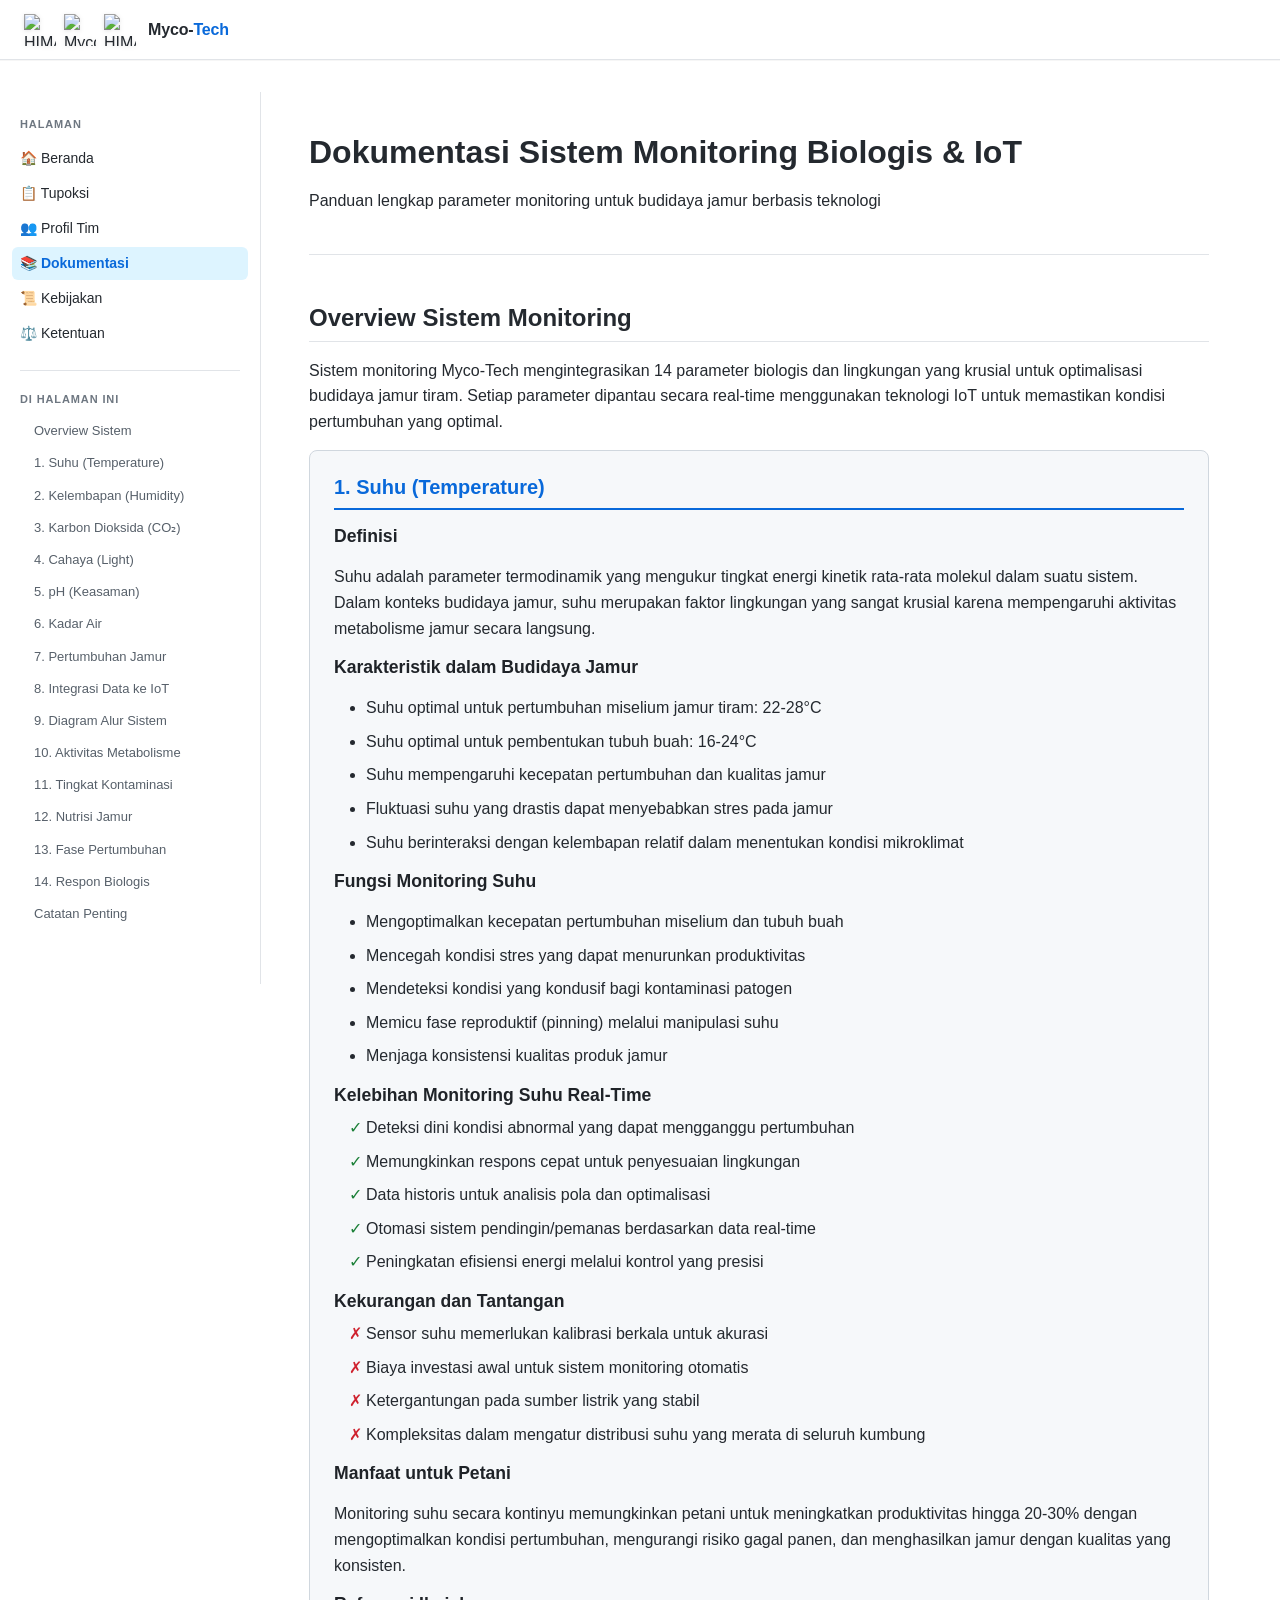
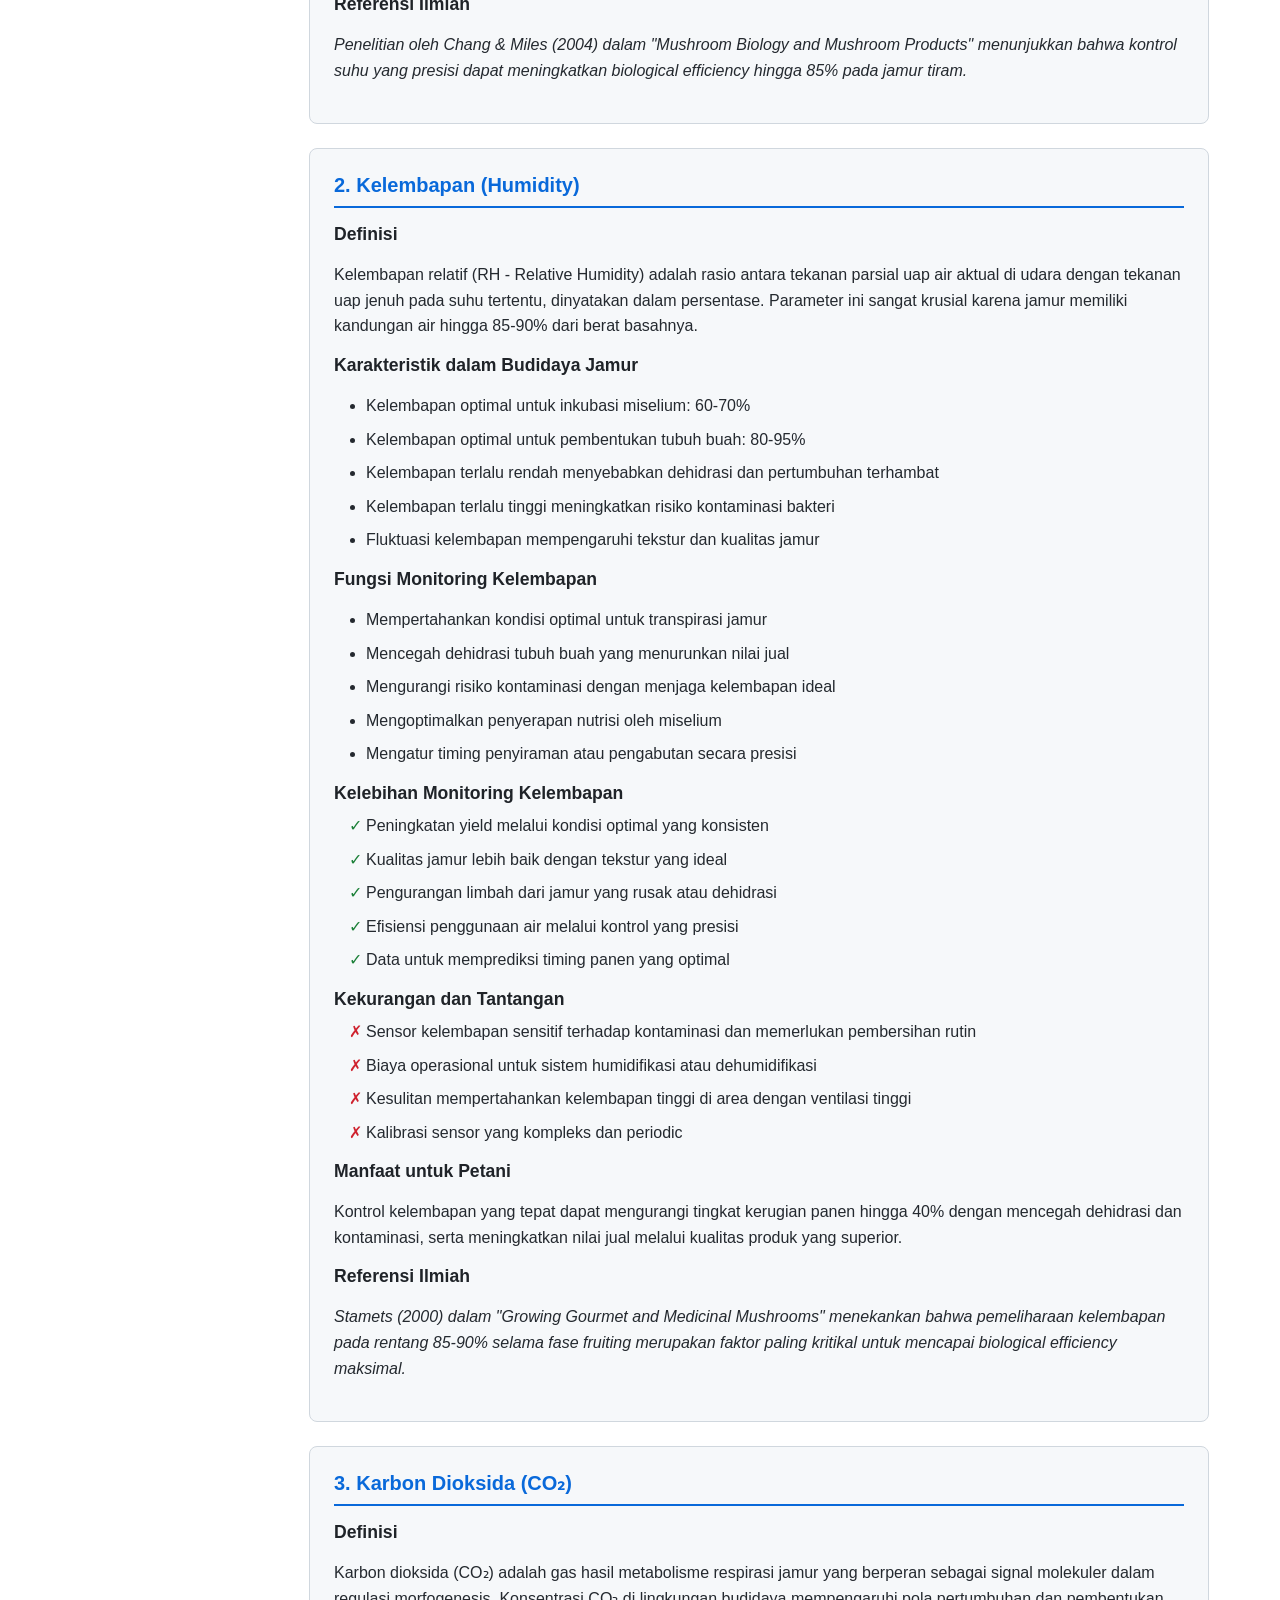
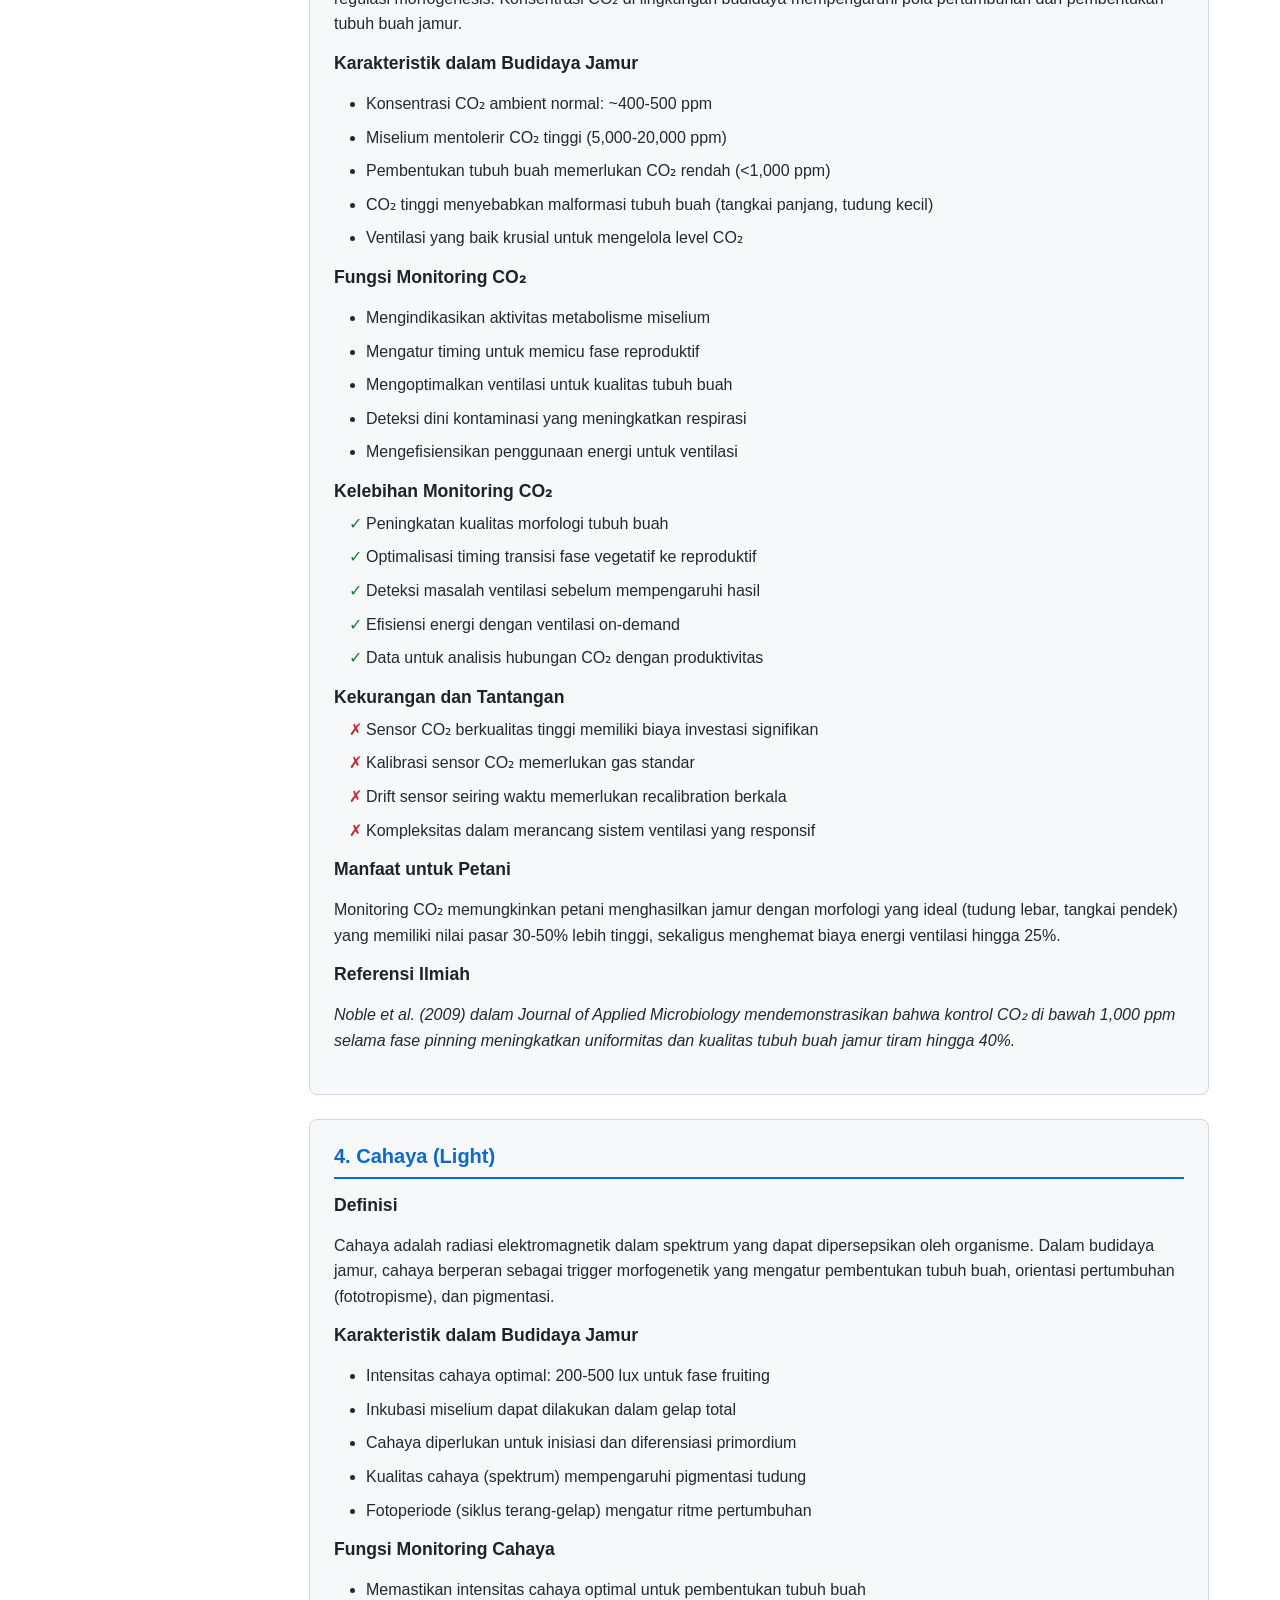
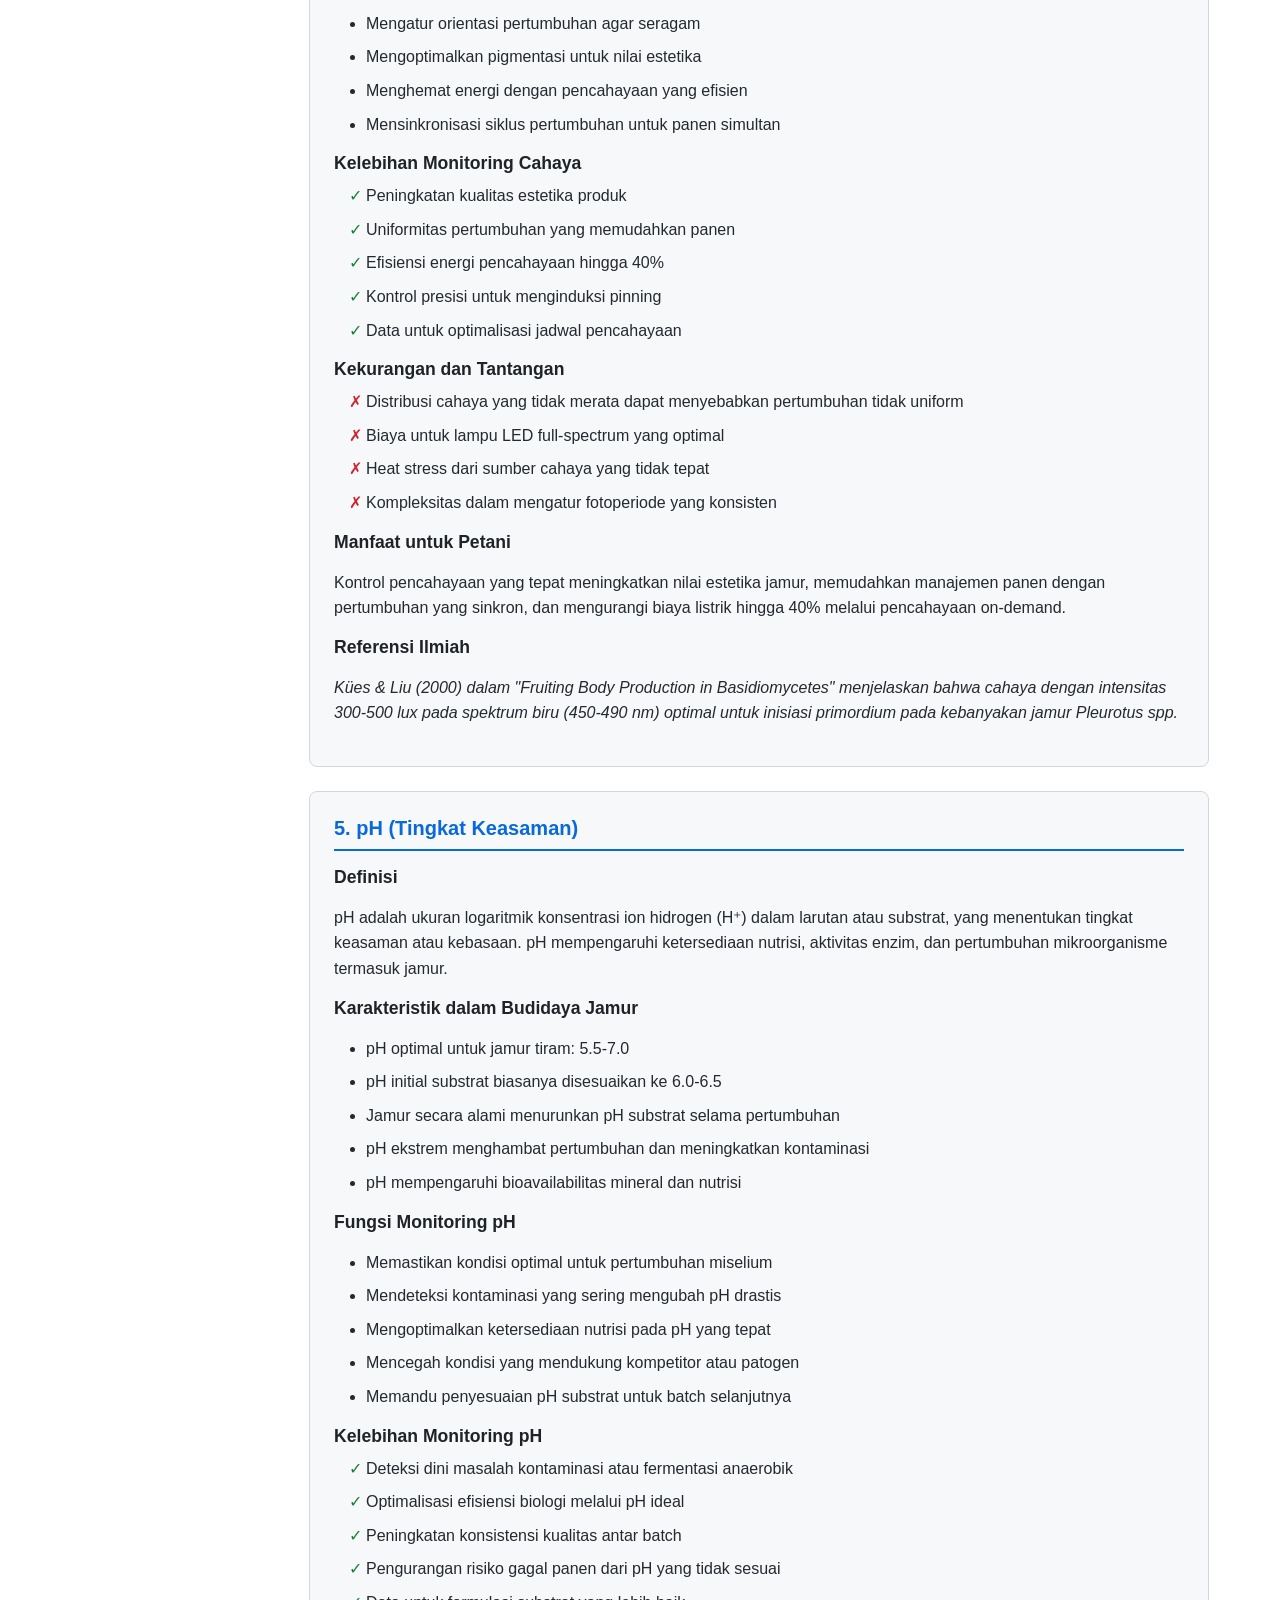
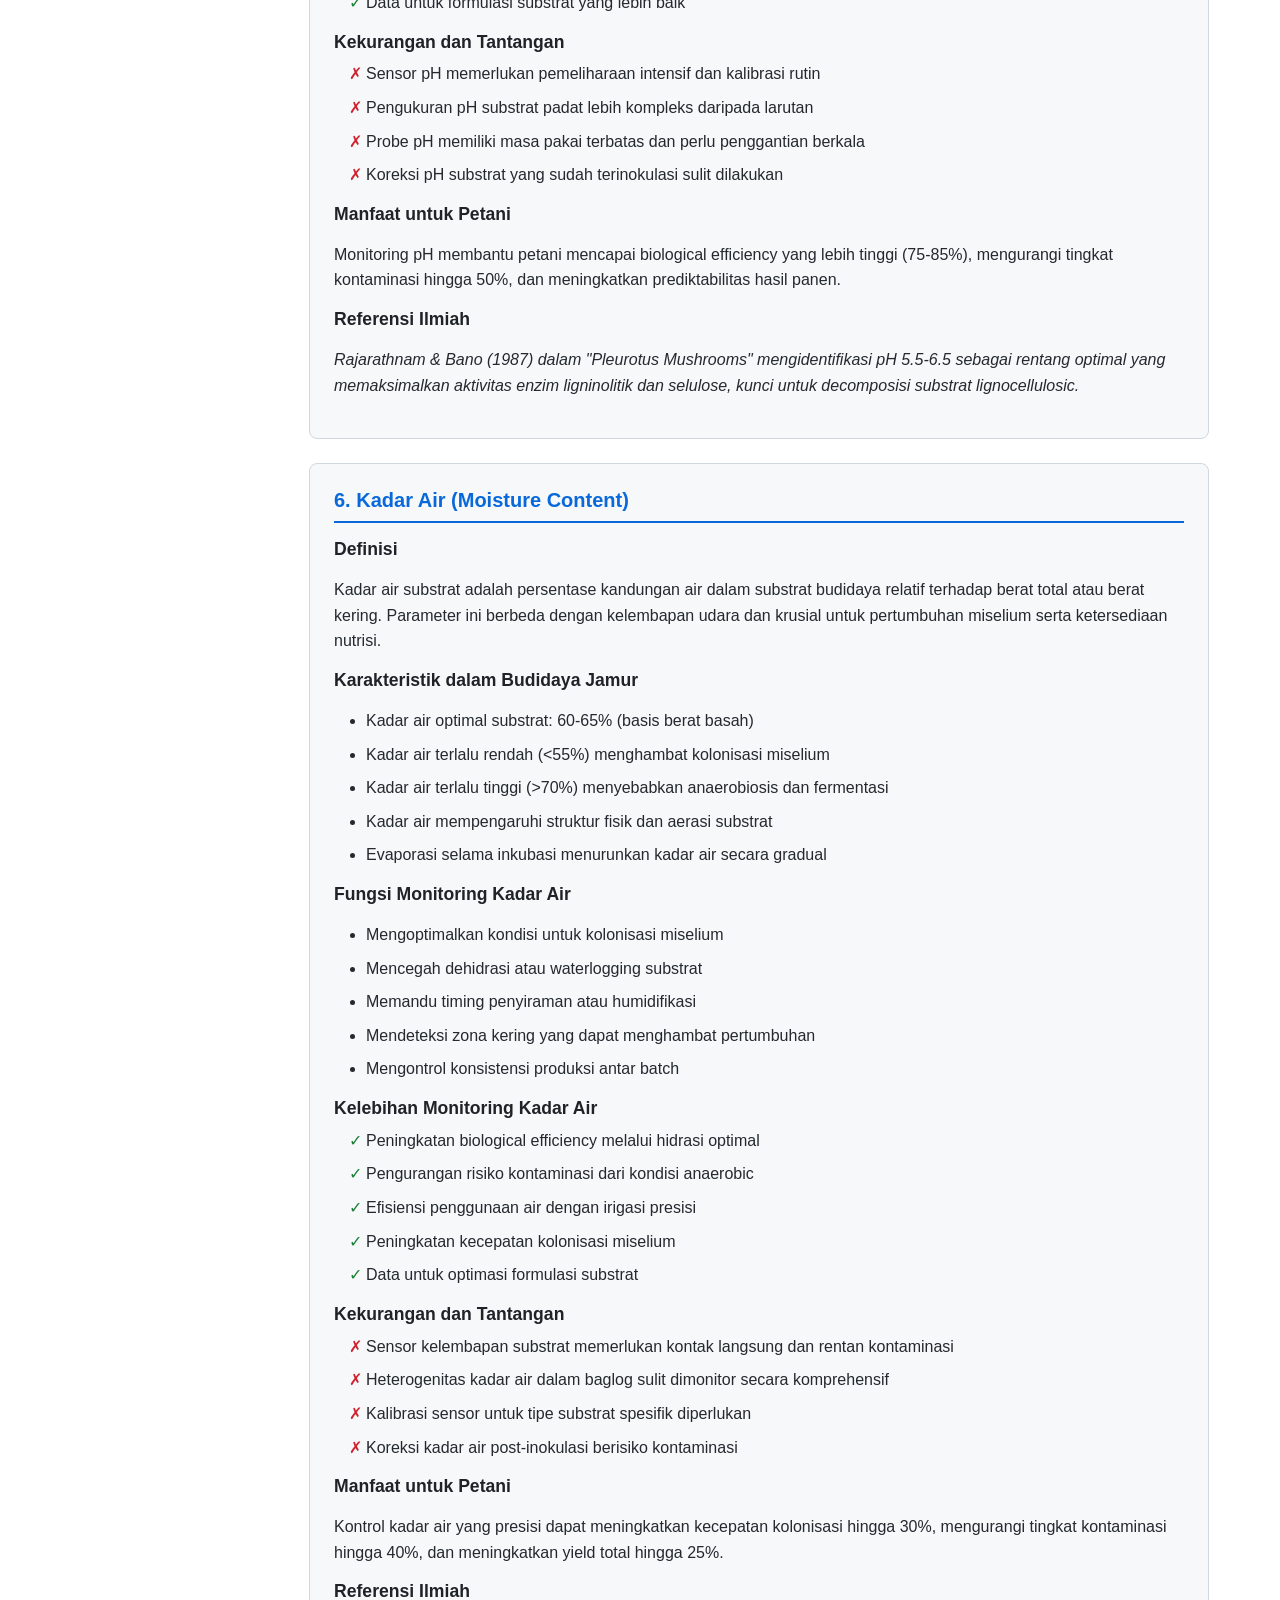
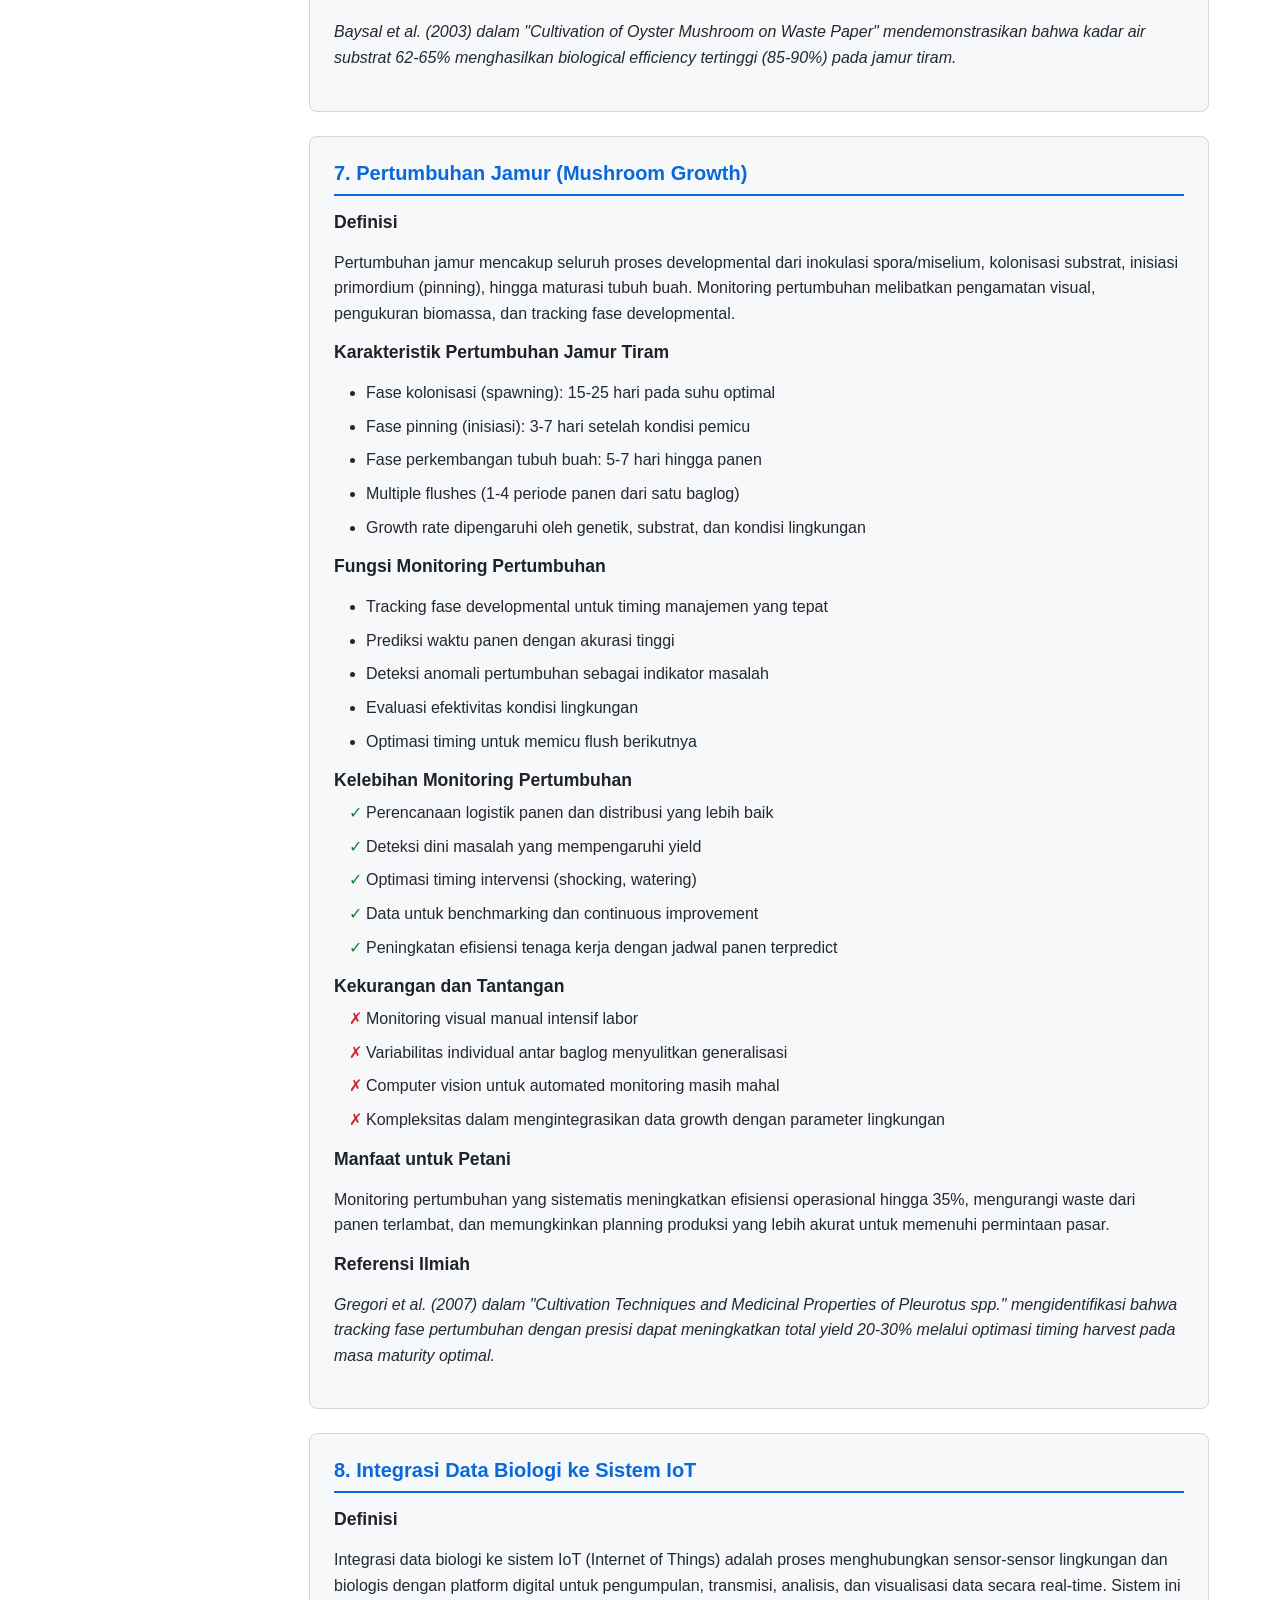
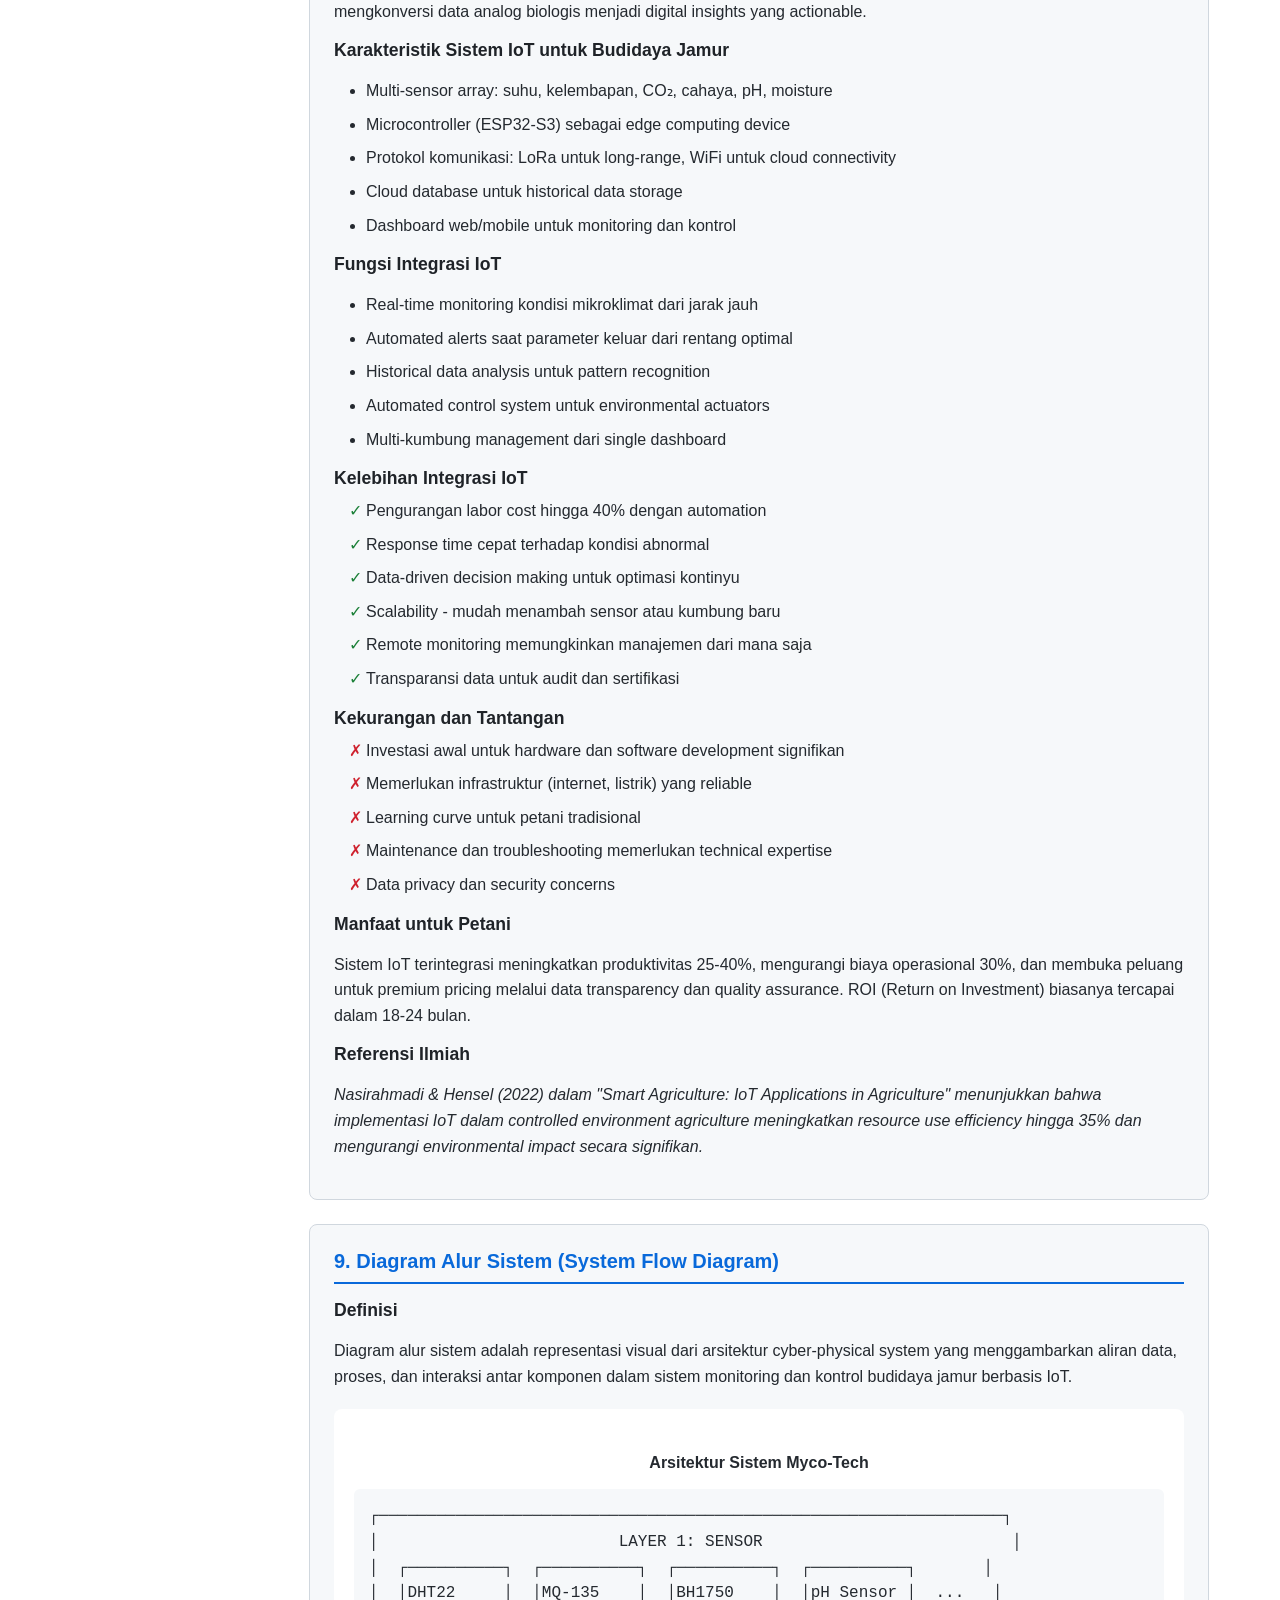
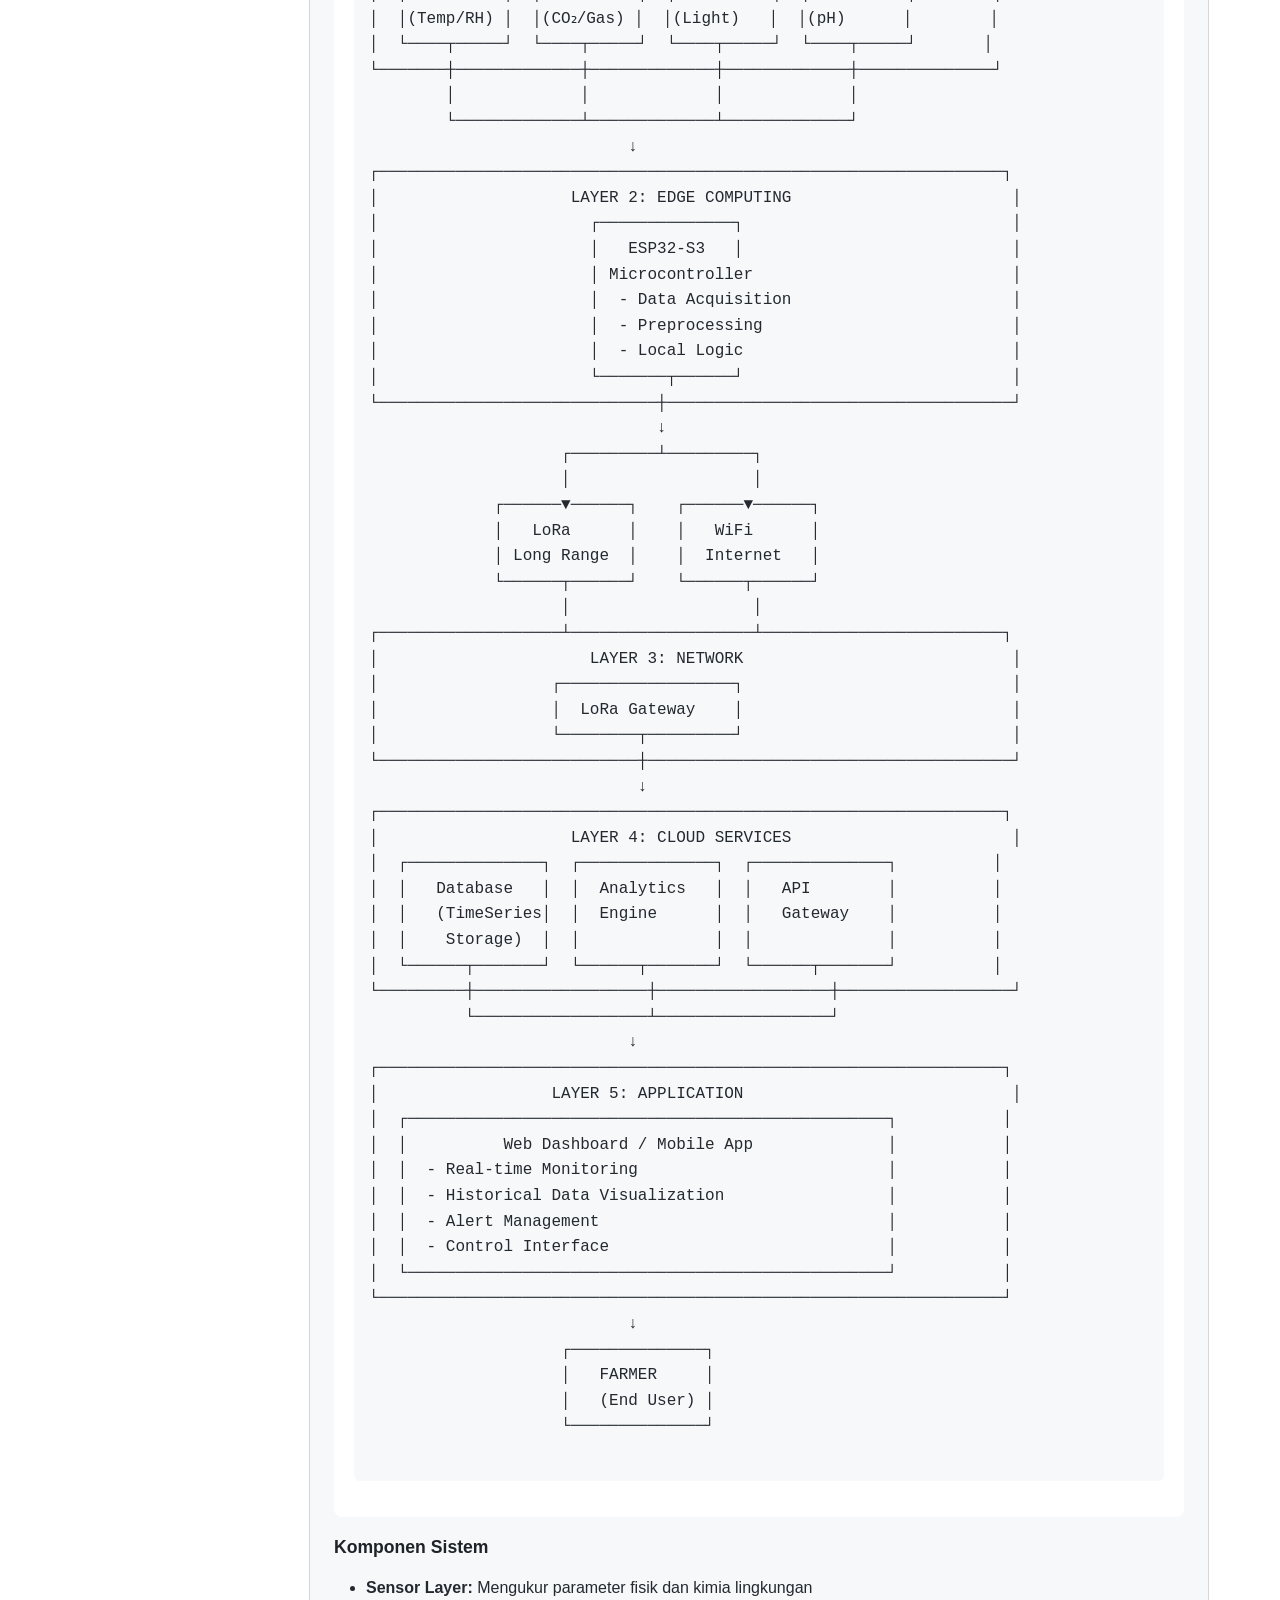
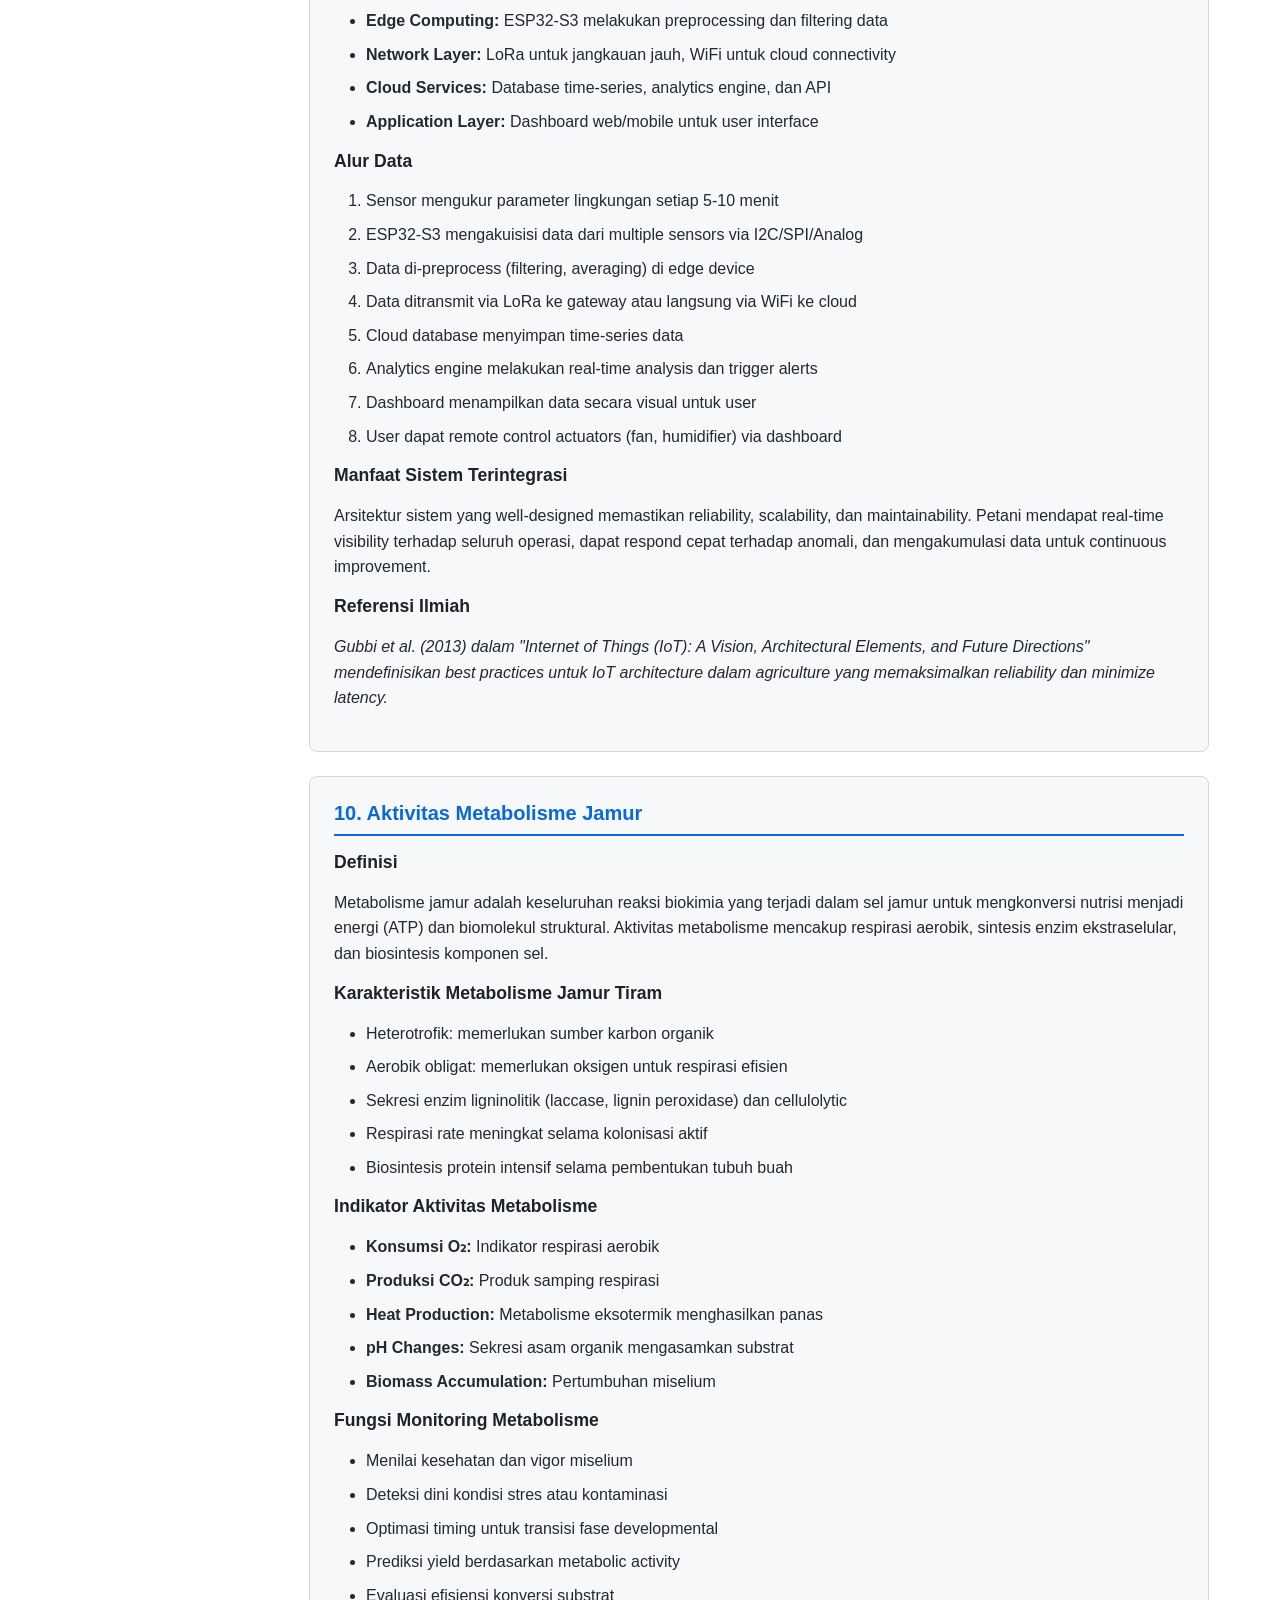
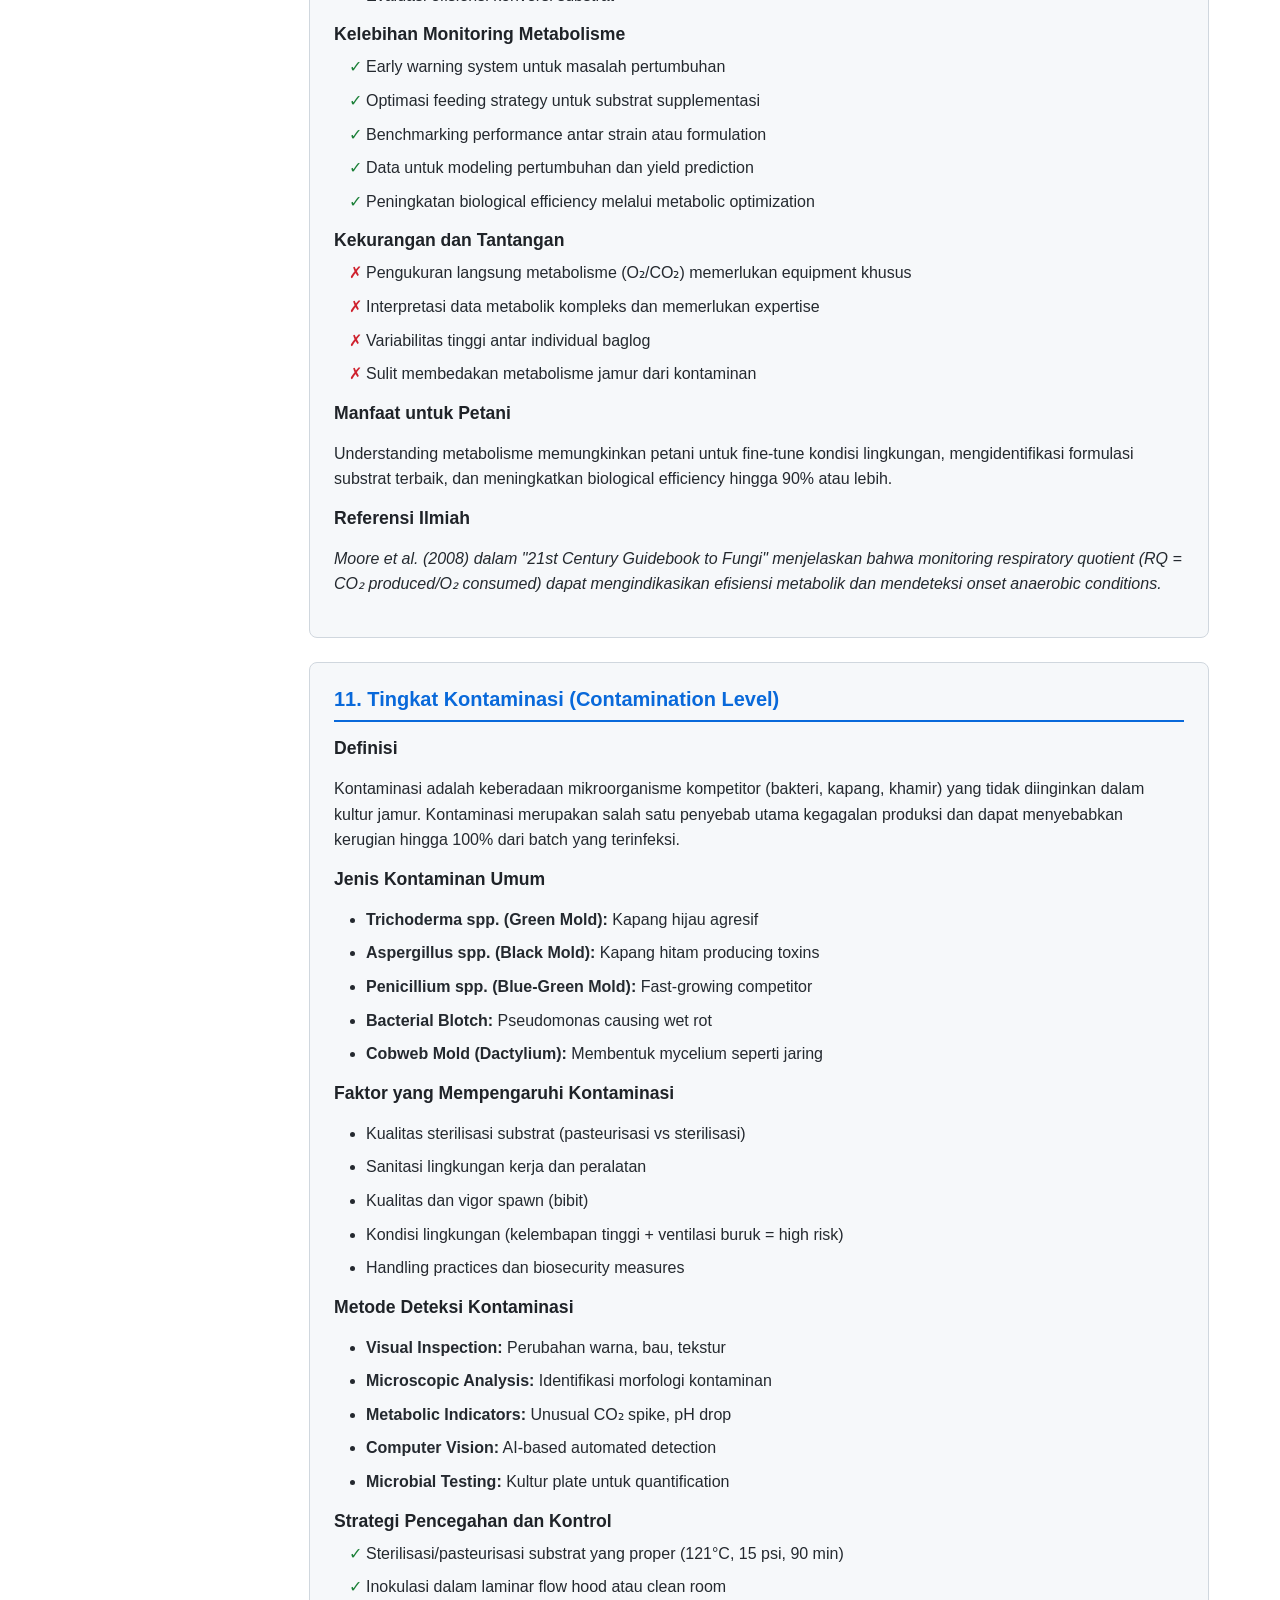
==== commit a6fce3e5: "Add sidebar navigation layout to all documentation pages Co-authored-by: Abdanio <159748451+Abdanio@" ====
--- a/dokumentasi.html
+++ b/dokumentasi.html
@@ -48,33 +48,77 @@
         }
     </style>
 </head>
-<body>
-    <div class="container">
-        <header>
-            <div class="logo-container">
-                <img src="https://github.com/user-attachments/assets/9de145b4-b16b-4ec4-9e88-2803e3b518d2" alt="HIMAIF Logo" class="logo-badge">
-                <img src="https://github.com/user-attachments/assets/6850b4f9-d61d-4342-aac4-dbf854c01710" alt="Myco-Tech Logo" class="logo-badge">
-                <img src="https://github.com/user-attachments/assets/629c12f6-d21f-46af-bb81-4cb589981cd7" alt="HIMALOGI Logo" class="logo-badge">
-            </div>
-            <div class="nav">
-                <a href="index.html">← Kembali ke Beranda</a>
-                <a href="tupoksi.html">Tupoksi</a>
-                <a href="profile-tim.html">Profil Tim</a>
-                <a href="kebijakan.html">Kebijakan</a>
-                <a href="ketentuan.html">Ketentuan</a>
-            </div>
-            <h1>Dokumentasi Sistem Monitoring Biologis & IoT</h1>
-            <p>Panduan lengkap parameter monitoring untuk budidaya jamur berbasis teknologi</p>
-        </header>
-
-        <main>
-            <section>
-                <h2>Overview Sistem Monitoring</h2>
+<body class="docs-page">
+
+    <!-- Sticky top header -->
+    <header class="docs-top-header">
+        <div class="logo-container">
+            <img src="https://github.com/user-attachments/assets/9de145b4-b16b-4ec4-9e88-2803e3b518d2" alt="HIMAIF Logo" class="logo-badge">
+            <img src="https://github.com/user-attachments/assets/6850b4f9-d61d-4342-aac4-dbf854c01710" alt="Myco-Tech Logo" class="logo-badge">
+            <img src="https://github.com/user-attachments/assets/629c12f6-d21f-46af-bb81-4cb589981cd7" alt="HIMALOGI Logo" class="logo-badge">
+        </div>
+        <span class="docs-site-title">Myco-<span>Tech</span></span>
+        <button class="sidebar-toggle-btn" onclick="toggleSidebar()" aria-label="Toggle sidebar">☰</button>
+    </header>
+
+    <div id="sidebar-backdrop" class="sidebar-backdrop" onclick="closeSidebar()"></div>
+
+    <div class="docs-wrapper">
+
+        <!-- Left sidebar -->
+        <aside class="docs-sidebar" id="docs-sidebar">
+            <nav class="sidebar-nav" aria-label="Sidebar navigation">
+
+                <div class="sidebar-nav-section">
+                    <span class="sidebar-nav-section-title">Halaman</span>
+                    <a href="index.html" class="sidebar-nav-link">🏠 Beranda</a>
+                    <a href="tupoksi.html" class="sidebar-nav-link">📋 Tupoksi</a>
+                    <a href="profile-tim.html" class="sidebar-nav-link">👥 Profil Tim</a>
+                    <a href="dokumentasi.html" class="sidebar-nav-link active">📚 Dokumentasi</a>
+                    <a href="kebijakan.html" class="sidebar-nav-link">📜 Kebijakan</a>
+                    <a href="ketentuan.html" class="sidebar-nav-link">⚖️ Ketentuan</a>
+                </div>
+
+                <hr class="sidebar-divider">
+
+                <div class="sidebar-nav-section">
+                    <span class="sidebar-nav-section-title">Di Halaman Ini</span>
+                    <a href="#overview" class="sidebar-nav-link section-link">Overview Sistem</a>
+                    <a href="#topic-1" class="sidebar-nav-link section-link">1. Suhu (Temperature)</a>
+                    <a href="#topic-2" class="sidebar-nav-link section-link">2. Kelembapan (Humidity)</a>
+                    <a href="#topic-3" class="sidebar-nav-link section-link">3. Karbon Dioksida (CO₂)</a>
+                    <a href="#topic-4" class="sidebar-nav-link section-link">4. Cahaya (Light)</a>
+                    <a href="#topic-5" class="sidebar-nav-link section-link">5. pH (Keasaman)</a>
+                    <a href="#topic-6" class="sidebar-nav-link section-link">6. Kadar Air</a>
+                    <a href="#topic-7" class="sidebar-nav-link section-link">7. Pertumbuhan Jamur</a>
+                    <a href="#topic-8" class="sidebar-nav-link section-link">8. Integrasi Data ke IoT</a>
+                    <a href="#topic-9" class="sidebar-nav-link section-link">9. Diagram Alur Sistem</a>
+                    <a href="#topic-10" class="sidebar-nav-link section-link">10. Aktivitas Metabolisme</a>
+                    <a href="#topic-11" class="sidebar-nav-link section-link">11. Tingkat Kontaminasi</a>
+                    <a href="#topic-12" class="sidebar-nav-link section-link">12. Nutrisi Jamur</a>
+                    <a href="#topic-13" class="sidebar-nav-link section-link">13. Fase Pertumbuhan</a>
+                    <a href="#topic-14" class="sidebar-nav-link section-link">14. Respon Biologis</a>
+                    <a href="#catatan" class="sidebar-nav-link section-link">Catatan Penting</a>
+                </div>
+
+            </nav>
+        </aside>
+
+        <!-- Main content -->
+        <div class="docs-main">
+            <header>
+                <h1>Dokumentasi Sistem Monitoring Biologis & IoT</h1>
+                <p>Panduan lengkap parameter monitoring untuk budidaya jamur berbasis teknologi</p>
+            </header>
+
+            <main>
+                <section id="overview">
+                    <h2>Overview Sistem Monitoring</h2>
                 <p>Sistem monitoring Myco-Tech mengintegrasikan 14 parameter biologis dan lingkungan yang krusial untuk optimalisasi budidaya jamur tiram. Setiap parameter dipantau secara real-time menggunakan teknologi IoT untuk memastikan kondisi pertumbuhan yang optimal.</p>
             </section>
 
-            <!-- Topic 1: Suhu -->
-            <div class="topic-card">
+            <!-- Topic 1 -->
+            <div id="topic-1" class="topic-card">
                 <h3>1. Suhu (Temperature)</h3>
 
                 <div class="topic-section">
@@ -136,8 +180,8 @@
                 </div>
             </div>
 
-            <!-- Topic 2: Kelembapan -->
-            <div class="topic-card">
+            <!-- Topic 2 -->
+            <div id="topic-2" class="topic-card">
                 <h3>2. Kelembapan (Humidity)</h3>
 
                 <div class="topic-section">
@@ -199,8 +243,8 @@
                 </div>
             </div>
 
-            <!-- Topic 3: CO₂ -->
-            <div class="topic-card">
+            <!-- Topic 3 -->
+            <div id="topic-3" class="topic-card">
                 <h3>3. Karbon Dioksida (CO₂)</h3>
 
                 <div class="topic-section">
@@ -262,8 +306,8 @@
                 </div>
             </div>
 
-            <!-- Topic 4: Cahaya -->
-            <div class="topic-card">
+            <!-- Topic 4 -->
+            <div id="topic-4" class="topic-card">
                 <h3>4. Cahaya (Light)</h3>
 
                 <div class="topic-section">
@@ -325,8 +369,8 @@
                 </div>
             </div>
 
-            <!-- Topic 5: pH -->
-            <div class="topic-card">
+            <!-- Topic 5 -->
+            <div id="topic-5" class="topic-card">
                 <h3>5. pH (Tingkat Keasaman)</h3>
 
                 <div class="topic-section">
@@ -388,8 +432,8 @@
                 </div>
             </div>
 
-            <!-- Topic 6: Kadar Air -->
-            <div class="topic-card">
+            <!-- Topic 6 -->
+            <div id="topic-6" class="topic-card">
                 <h3>6. Kadar Air (Moisture Content)</h3>
 
                 <div class="topic-section">
@@ -451,8 +495,8 @@
                 </div>
             </div>
 
-            <!-- Topic 7: Pertumbuhan Jamur -->
-            <div class="topic-card">
+            <!-- Topic 7 -->
+            <div id="topic-7" class="topic-card">
                 <h3>7. Pertumbuhan Jamur (Mushroom Growth)</h3>
 
                 <div class="topic-section">
@@ -514,8 +558,8 @@
                 </div>
             </div>
 
-            <!-- Topic 8: Integrasi Data Biologi ke Sistem IoT -->
-            <div class="topic-card">
+            <!-- Topic 8 -->
+            <div id="topic-8" class="topic-card">
                 <h3>8. Integrasi Data Biologi ke Sistem IoT</h3>
 
                 <div class="topic-section">
@@ -579,8 +623,8 @@
                 </div>
             </div>
 
-            <!-- Topic 9: Diagram Alur Sistem -->
-            <div class="topic-card">
+            <!-- Topic 9 -->
+            <div id="topic-9" class="topic-card">
                 <h3>9. Diagram Alur Sistem (System Flow Diagram)</h3>
 
                 <div class="topic-section">
@@ -690,8 +734,8 @@
                 </div>
             </div>
 
-            <!-- Topic 10: Aktivitas Metabolisme Jamur -->
-            <div class="topic-card">
+            <!-- Topic 10 -->
+            <div id="topic-10" class="topic-card">
                 <h3>10. Aktivitas Metabolisme Jamur</h3>
 
                 <div class="topic-section">
@@ -764,8 +808,8 @@
                 </div>
             </div>
 
-            <!-- Topic 11: Tingkat Kontaminasi -->
-            <div class="topic-card">
+            <!-- Topic 11 -->
+            <div id="topic-11" class="topic-card">
                 <h3>11. Tingkat Kontaminasi (Contamination Level)</h3>
 
                 <div class="topic-section">
@@ -840,8 +884,8 @@
                 </div>
             </div>
 
-            <!-- Topic 12: Nutrisi Jamur -->
-            <div class="topic-card">
+            <!-- Topic 12 -->
+            <div id="topic-12" class="topic-card">
                 <h3>12. Nutrisi Jamur (Mushroom Nutrition)</h3>
 
                 <div class="topic-section">
@@ -917,8 +961,8 @@
                 </div>
             </div>
 
-            <!-- Topic 13: Fase Pertumbuhan -->
-            <div class="topic-card">
+            <!-- Topic 13 -->
+            <div id="topic-13" class="topic-card">
                 <h3>13. Fase Pertumbuhan (Growth Phases)</h3>
 
                 <div class="topic-section">
@@ -1011,8 +1055,8 @@
                 </div>
             </div>
 
-            <!-- Topic 14: Respon Biologis terhadap Perubahan Lingkungan -->
-            <div class="topic-card">
+            <!-- Topic 14 -->
+            <div id="topic-14" class="topic-card">
                 <h3>14. Respon Biologis terhadap Perubahan Lingkungan</h3>
 
                 <div class="topic-section">
@@ -1142,17 +1186,20 @@
                 </div>
             </div>
 
-            <section style="margin-top: 40px; padding: 24px; background: #fff3cd; border-left: 4px solid #ffc107; border-radius: 6px;">
+            <section id="catatan" style="margin-top: 40px; padding: 24px; background: #fff3cd; border-left: 4px solid #ffc107; border-radius: 6px;">
                 <h2 style="color: #856404; margin-top: 0;">Catatan Penting</h2>
                 <p style="color: #856404;">Dokumentasi ini merupakan living document yang akan terus diperbarui seiring dengan perkembangan penelitian dan pengalaman praktis di lapangan. Data-data yang disajikan bersumber dari literatur ilmiah dan best practices dalam industri budidaya jamur.</p>
                 <p style="color: #856404; margin-bottom: 0;">Untuk implementasi praktis, selalu konsultasikan dengan tim Bio Consultant Myco-Tech dan sesuaikan dengan kondisi spesifik di lokasi budidaya Anda.</p>
             </section>
         </main>
 
-        <footer>
-            <p>© 2026 Myco-Tech Project - HIMAIF × HIMALOGI | Universitas Wanita Internasional</p>
-            <p style="font-size: 0.9em; color: #6c757d; margin-top: 8px;">Dokumentasi Sistem Monitoring Biologis & IoT v1.0</p>
-        </footer>
+            <footer>
+                <p>© 2026 Myco-Tech Project - HIMAIF × HIMALOGI | Universitas Wanita Internasional</p>
+                <p style="font-size: 0.9em; color: #6c757d; margin-top: 8px;">Dokumentasi Sistem Monitoring Biologis & IoT v1.0</p>
+            </footer>
+        </div>
     </div>
+
+    <script src="sidebar.js"></script>
 </body>
 </html>
--- a/github-minimal.css
+++ b/github-minimal.css
@@ -11,6 +11,7 @@
     --color-fg-subtle: #6e7781;
     --color-accent-fg: #0969da;
     --color-accent-emphasis: #0969da;
+    --color-accent-subtle-bg: #ddf4ff;
     --color-success-fg: #1a7f37;
     --color-attention-fg: #9a6700;
     --color-danger-fg: #cf222e;
@@ -179,7 +180,7 @@
     font-weight: 600;
     line-height: 1;
     color: var(--color-accent-fg);
-    background-color: #ddf4ff;
+    background-color: var(--color-accent-subtle-bg);
     border: 1px solid rgba(9, 105, 218, 0.4);
     border-radius: 12px;
     margin-right: 6px;
@@ -217,7 +218,7 @@
 }
 
 .info {
-    background-color: #ddf4ff;
+    background-color: var(--color-accent-subtle-bg);
     padding: 16px;
     border-left: 4px solid var(--color-accent-fg);
     border-radius: 6px;
@@ -321,7 +322,7 @@
 }
 
 .responsibilities {
-    background-color: #ddf4ff;
+    background-color: var(--color-accent-subtle-bg);
     padding: 16px;
     border-radius: 6px;
     margin-top: 16px;
@@ -412,3 +413,253 @@
         justify-content: center;
     }
 }
+
+/* ====================================================
+   Sidebar Documentation Layout
+   Used by all non-index pages
+   ==================================================== */
+
+body.docs-page {
+    display: flex;
+    flex-direction: column;
+    min-height: 100vh;
+}
+
+/* Sticky top header bar */
+.docs-top-header {
+    background-color: var(--color-canvas-default);
+    border-bottom: 1px solid var(--color-border-muted);
+    padding: 10px 24px;
+    position: sticky;
+    top: 0;
+    z-index: 100;
+    display: flex;
+    align-items: center;
+    gap: 12px;
+    height: 60px;
+    box-sizing: border-box;
+    box-shadow: var(--color-shadow-small);
+}
+
+.docs-top-header .logo-container {
+    padding: 0;
+    gap: 8px;
+}
+
+.docs-top-header .logo-badge {
+    width: 32px;
+    height: 32px;
+}
+
+.docs-site-title {
+    font-size: 16px;
+    font-weight: 700;
+    color: var(--color-fg-default);
+    margin: 0;
+    white-space: nowrap;
+    letter-spacing: -0.01em;
+}
+
+.docs-site-title span {
+    color: var(--color-accent-fg);
+}
+
+.sidebar-toggle-btn {
+    display: none;
+    margin-left: auto;
+    padding: 6px 10px;
+    background: var(--color-canvas-subtle);
+    border: 1px solid var(--color-border-muted);
+    border-radius: 6px;
+    cursor: pointer;
+    font-size: 18px;
+    line-height: 1;
+    color: var(--color-fg-default);
+    transition: background-color 0.15s ease;
+}
+
+.sidebar-toggle-btn:hover {
+    background-color: var(--color-border-muted);
+}
+
+/* Outer wrapper for sidebar + content */
+.docs-wrapper {
+    display: flex;
+    flex: 1;
+    width: 100%;
+}
+
+/* Left sidebar */
+.docs-sidebar {
+    width: 260px;
+    flex-shrink: 0;
+    border-right: 1px solid var(--color-border-muted);
+    padding: 20px 0 32px;
+    position: sticky;
+    top: 60px;
+    height: calc(100vh - 60px);
+    overflow-y: auto;
+    background-color: var(--color-canvas-default);
+    scrollbar-width: thin;
+    scrollbar-color: var(--color-border-muted) transparent;
+}
+
+.docs-sidebar::-webkit-scrollbar {
+    width: 4px;
+}
+
+.docs-sidebar::-webkit-scrollbar-track {
+    background: transparent;
+}
+
+.docs-sidebar::-webkit-scrollbar-thumb {
+    background-color: var(--color-border-muted);
+    border-radius: 4px;
+}
+
+.sidebar-nav {
+    padding: 0 12px;
+}
+
+.sidebar-nav-section {
+    margin-bottom: 20px;
+}
+
+.sidebar-nav-section-title {
+    display: block;
+    font-size: 11px;
+    font-weight: 700;
+    text-transform: uppercase;
+    letter-spacing: 0.08em;
+    color: var(--color-fg-subtle);
+    padding: 4px 8px;
+    margin-bottom: 4px;
+}
+
+.sidebar-nav-link {
+    display: block;
+    padding: 6px 8px;
+    border-radius: 6px;
+    color: var(--color-fg-default);
+    text-decoration: none;
+    font-size: 14px;
+    line-height: 1.5;
+    transition: background-color 0.15s ease, color 0.15s ease;
+    margin-bottom: 2px;
+    white-space: nowrap;
+    overflow: hidden;
+    text-overflow: ellipsis;
+}
+
+.sidebar-nav-link:hover {
+    background-color: var(--color-canvas-subtle);
+    color: var(--color-accent-fg);
+}
+
+.sidebar-nav-link.active {
+    background-color: var(--color-accent-subtle-bg);
+    color: var(--color-accent-fg);
+    font-weight: 600;
+}
+
+.sidebar-nav-link.section-link {
+    font-size: 13px;
+    color: var(--color-fg-muted);
+    padding-left: 20px;
+    white-space: normal;
+    line-height: 1.4;
+    border-left: 2px solid transparent;
+    border-radius: 0 6px 6px 0;
+    padding-right: 8px;
+}
+
+.sidebar-nav-link.section-link:hover {
+    color: var(--color-accent-fg);
+    border-left-color: var(--color-accent-fg);
+    background-color: var(--color-canvas-subtle);
+}
+
+.sidebar-divider {
+    border: none;
+    border-top: 1px solid var(--color-border-muted);
+    margin: 8px 8px 16px;
+}
+
+/* Right content area */
+.docs-main {
+    flex: 1;
+    min-width: 0;
+    padding: 40px 48px;
+    max-width: 900px;
+}
+
+.docs-main > header {
+    border-bottom: 1px solid var(--color-border-muted);
+    padding-bottom: 24px;
+    margin-bottom: 32px;
+}
+
+.docs-main > footer {
+    margin-top: 64px;
+    padding-top: 24px;
+    border-top: 1px solid var(--color-border-muted);
+    color: var(--color-fg-muted);
+    font-size: 14px;
+    text-align: center;
+}
+
+/* Sidebar overlay backdrop (mobile) */
+.sidebar-backdrop {
+    display: none;
+    position: fixed;
+    inset: 0;
+    background: rgba(0, 0, 0, 0.4);
+    z-index: 150;
+}
+
+.sidebar-backdrop.active {
+    display: block;
+}
+
+/* Responsive for sidebar layout */
+@media (max-width: 900px) {
+    .docs-sidebar {
+        display: none;
+        position: fixed;
+        top: 0;
+        left: 0;
+        height: 100vh;
+        width: 280px;
+        z-index: 200;
+        box-shadow: var(--color-shadow-large);
+        padding-top: 70px;
+    }
+
+    .docs-sidebar.sidebar-open {
+        display: block;
+    }
+
+    .sidebar-toggle-btn {
+        display: flex;
+        align-items: center;
+        justify-content: center;
+    }
+
+    .docs-main {
+        padding: 24px 20px;
+    }
+
+    .docs-site-title {
+        display: none;
+    }
+}
+
+@media (max-width: 480px) {
+    .docs-main {
+        padding: 20px 16px;
+    }
+
+    .docs-top-header {
+        padding: 10px 16px;
+    }
+}
